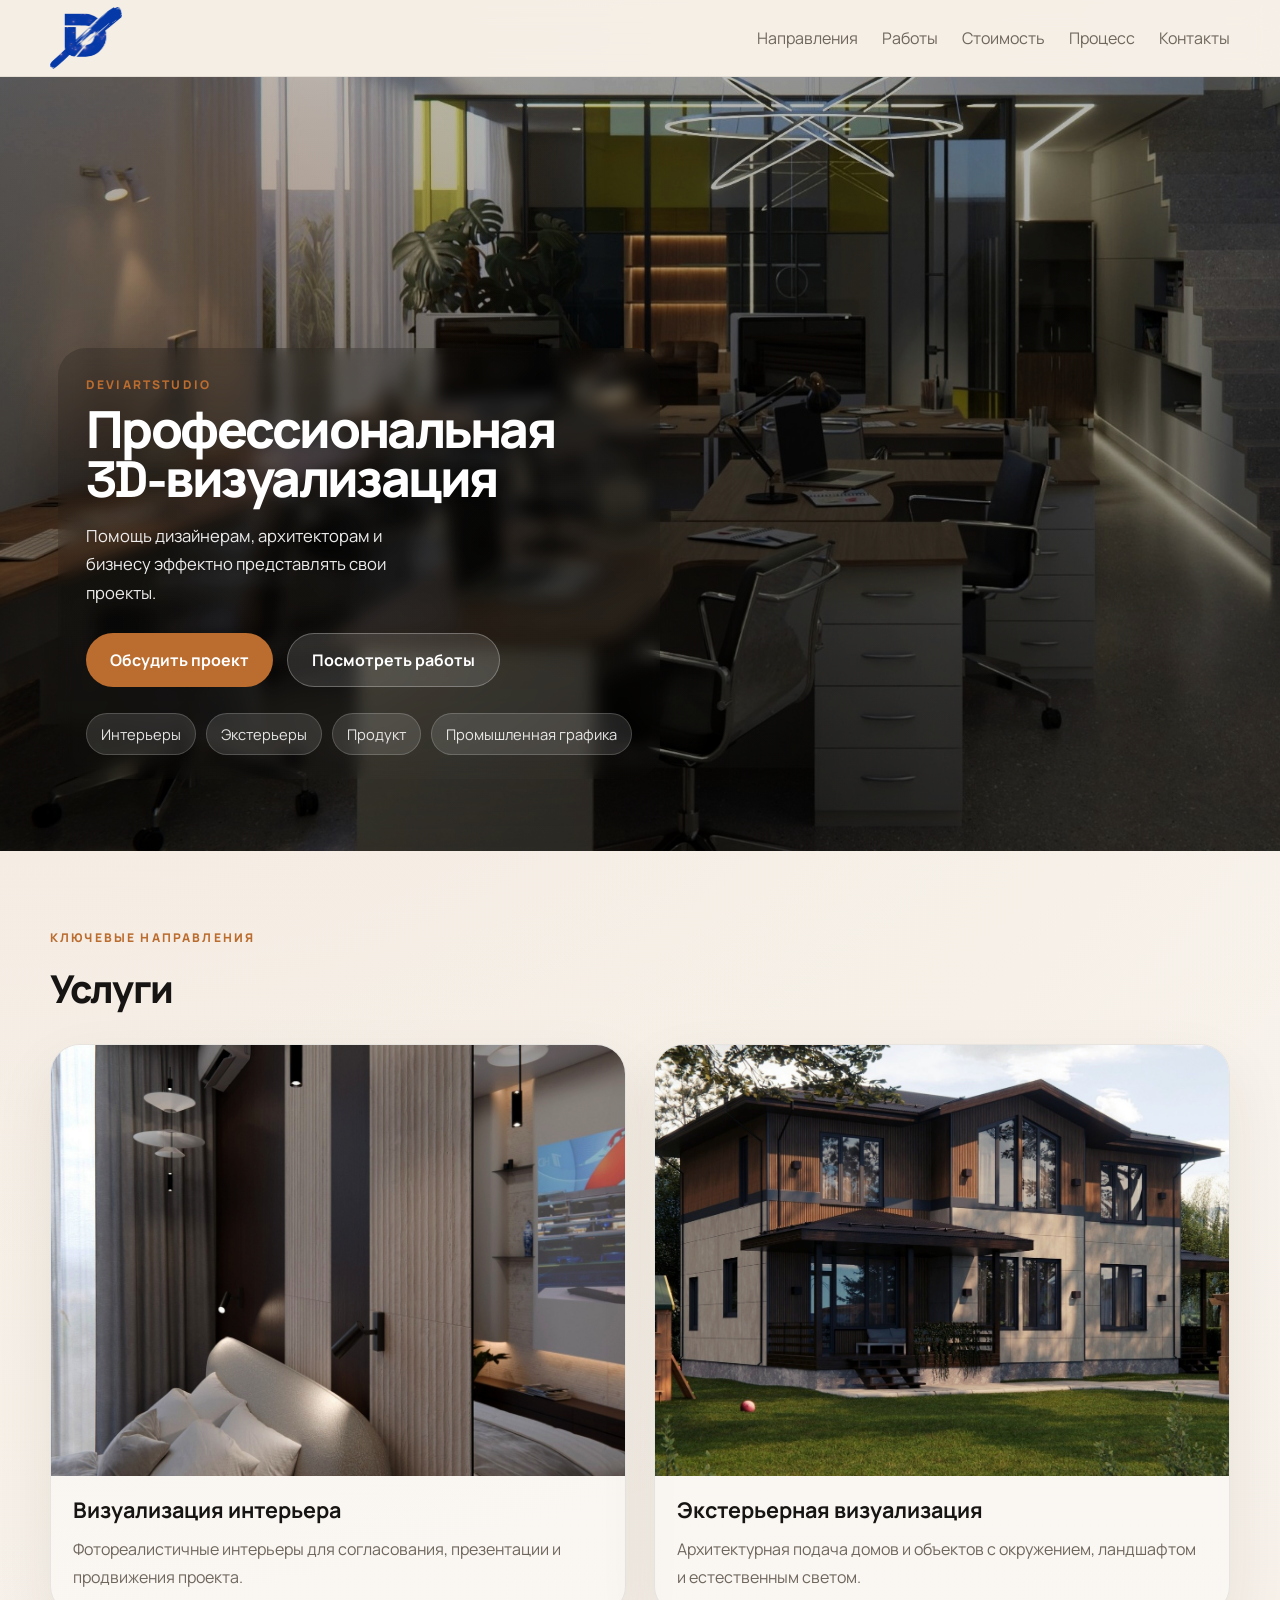
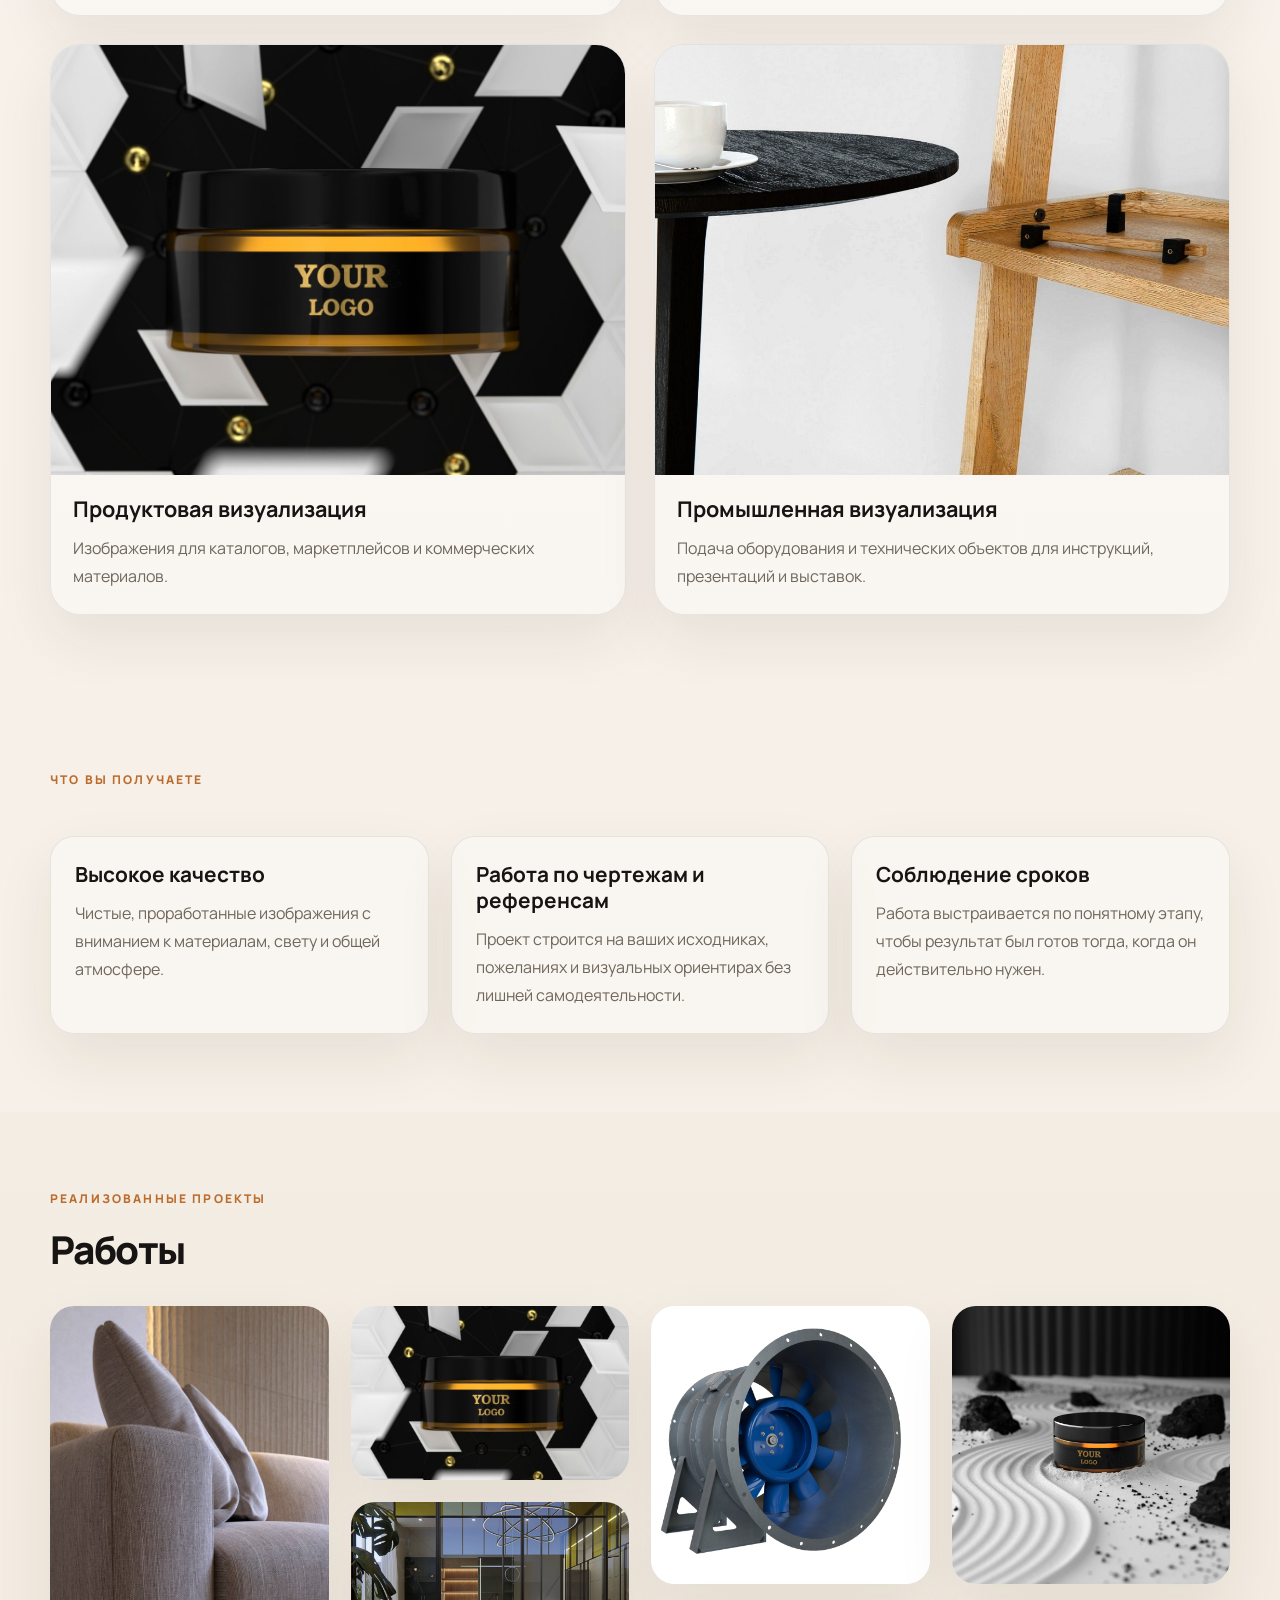
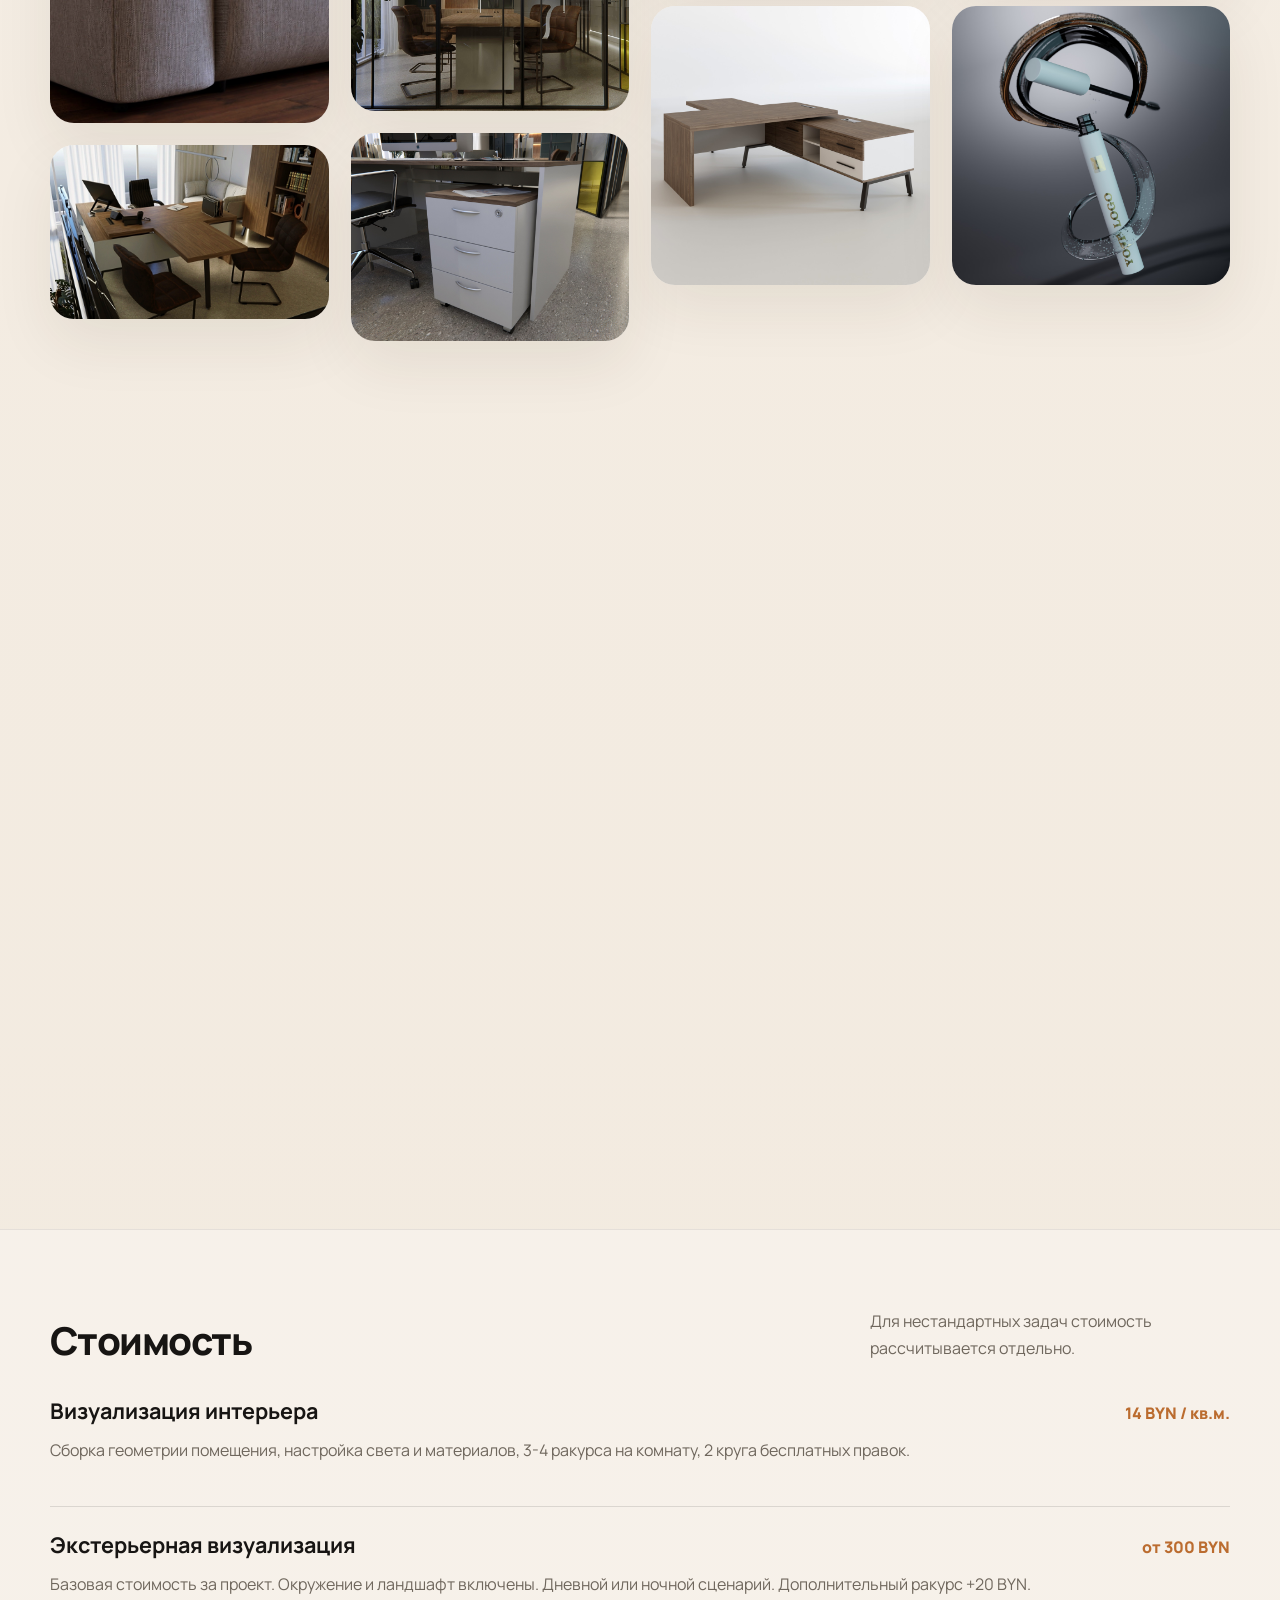
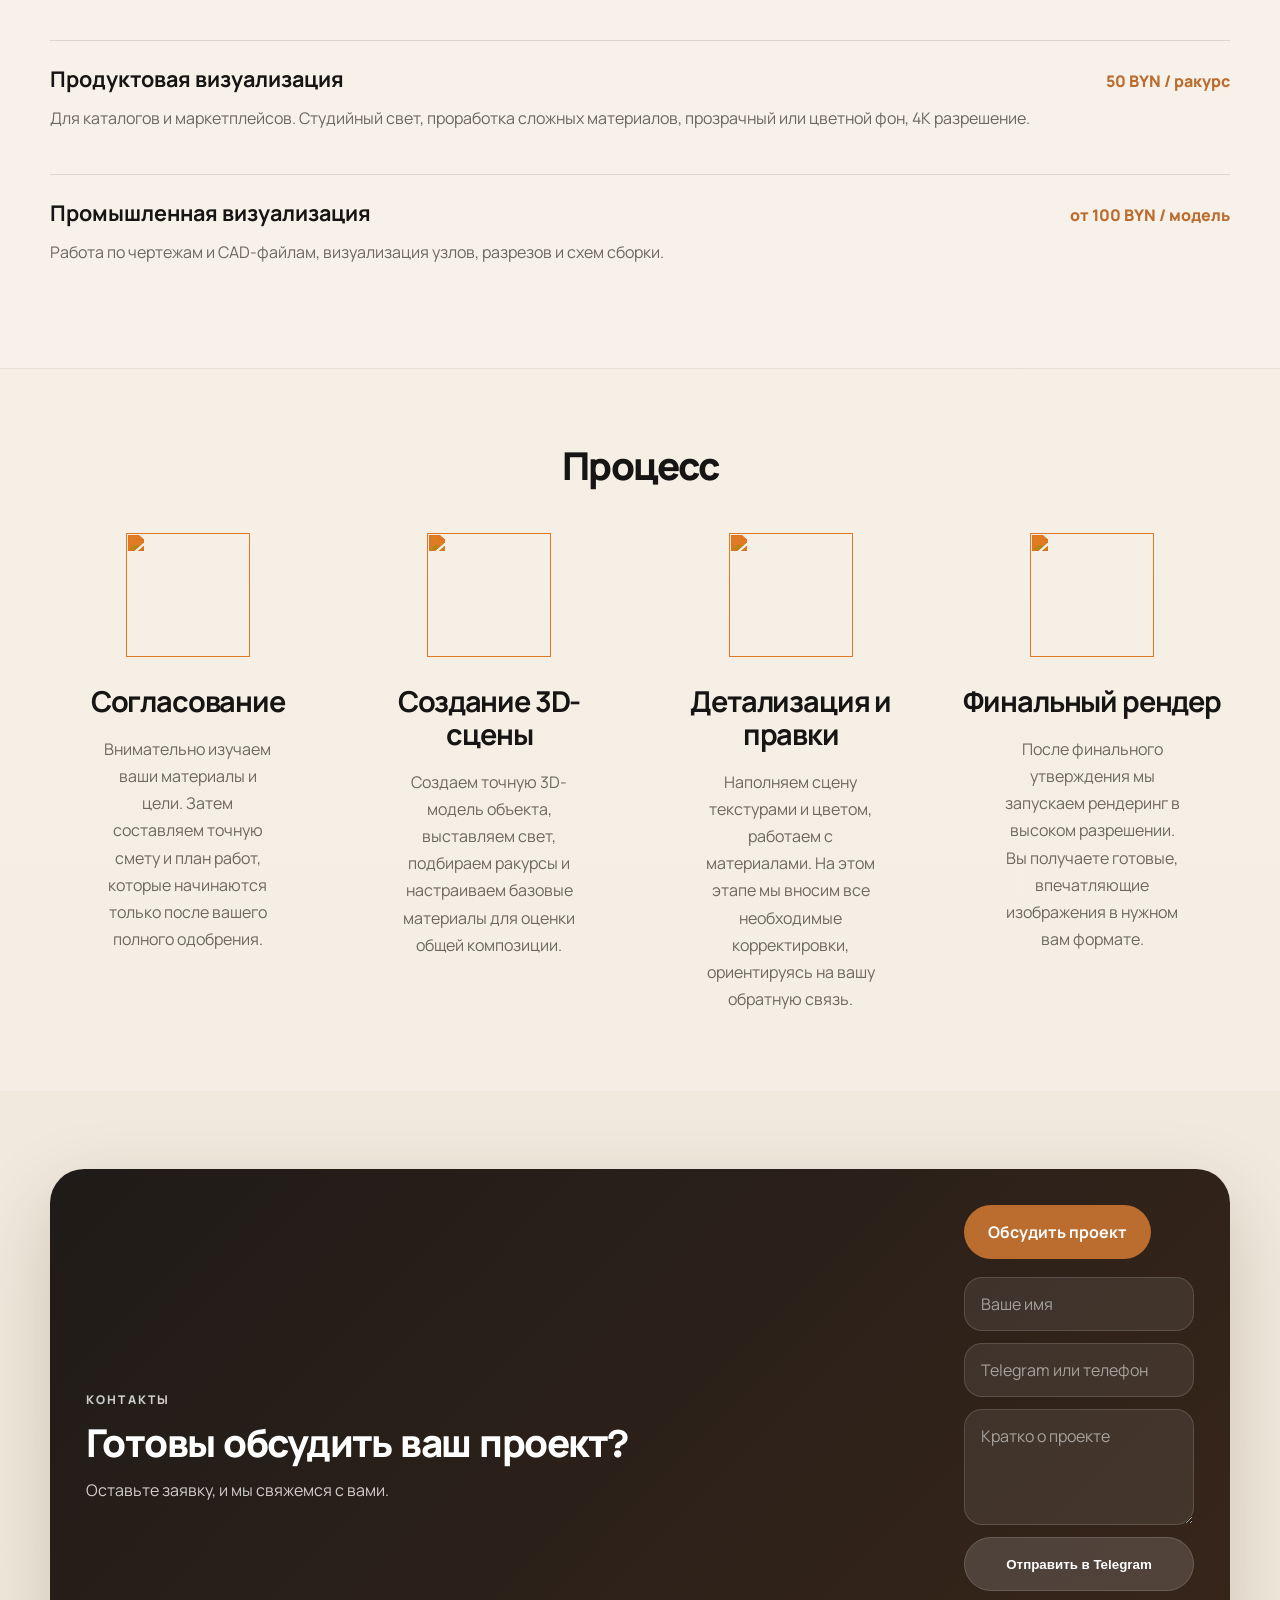
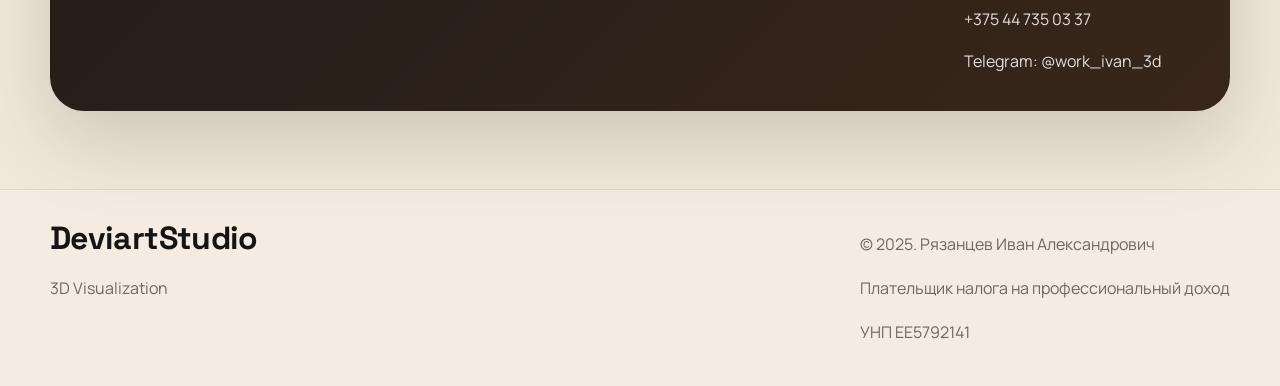
==== index.html @ 71a3e7ca "Expand portfolio and polish landing interactions" ====
<!DOCTYPE html>
<html lang="ru">
  <head>
    <meta charset="UTF-8">
    <meta name="viewport" content="width=device-width, initial-scale=1.0">
    <title>DeviartStudio | 3D Visualization</title>
    <meta
      name="description"
      content="Профессиональная 3D-визуализация интерьеров, экстерьеров, продуктовых и промышленных проектов."
    >
    <meta property="og:title" content="DeviartStudio | 3D Visualization">
    <meta
      property="og:description"
      content="Помощь дизайнерам, архитекторам и бизнесу эффектно представлять свои проекты."
    >
    <meta property="og:type" content="website">
    <meta property="og:image" content="assets/images/social/site-preview.jpg">
    <link rel="icon" type="image/png" href="assets/logo.png">
    <link rel="preconnect" href="https://fonts.googleapis.com">
    <link rel="preconnect" href="https://fonts.gstatic.com" crossorigin>
    <link
      href="https://fonts.googleapis.com/css2?family=Manrope:wght@400;500;600;700;800&family=Space+Grotesk:wght@500;700&display=swap"
      rel="stylesheet"
    >
    <link rel="stylesheet" href="styles.css">
  </head>
  <body>
    <div class="page-shell">
      <header class="site-header">
        <div class="container header-row">
          <a class="brand brand-logo" href="#top" aria-label="DeviartStudio">
            <img src="assets/logo.png" alt="DeviartStudio">
          </a>
          <button class="menu-toggle" type="button" aria-expanded="false" aria-controls="site-nav">
            Меню
          </button>
          <nav class="site-nav" id="site-nav">
            <a href="#directions">Направления</a>
            <a href="#portfolio">Работы</a>
            <a href="#pricing">Стоимость</a>
            <a href="#process">Процесс</a>
            <a href="#contact">Контакты</a>
          </nav>
        </div>
      </header>

      <main id="top">
        <section class="hero">
          <div class="hero-media">
            <img src="assets/images/first-screen/main-visual.jpg" alt="Профессиональная 3D-визуализация">
            <div class="hero-overlay"></div>
          </div>
          <div class="container hero-inner">
            <div class="hero-copy">
              <p class="eyebrow">DeviartStudio</p>
              <h1>
                <span>Профессиональная</span>
                <span>3D-визуализация</span>
              </h1>
              <p class="hero-text">
                Помощь дизайнерам, архитекторам и бизнесу эффектно представлять свои проекты.
              </p>
              <div class="hero-actions">
                <a class="button button-primary" href="#contact">Обсудить проект</a>
                <a class="button button-secondary" href="#portfolio">Посмотреть работы</a>
              </div>
              <div class="hero-points" aria-label="Преимущества">
                <span>Интерьеры</span>
                <span>Экстерьеры</span>
                <span>Продукт</span>
                <span>Промышленная графика</span>
              </div>
            </div>
          </div>
        </section>

        <section class="section section-directions" id="directions">
          <div class="container section-head">
            <p class="section-label">Ключевые направления</p>
            <h2>Услуги</h2>
          </div>

          <div class="container directions-grid">
            <article class="direction-card">
              <div class="direction-image">
                <img src="assets/images/services/interior.jpg" alt="Визуализация интерьера" loading="lazy">
              </div>
              <h3>Визуализация интерьера</h3>
              <p>Фотореалистичные интерьеры для согласования, презентации и продвижения проекта.</p>
            </article>

            <article class="direction-card">
              <div class="direction-image">
                <img src="assets/images/services/exterior.jpg" alt="Экстерьерная визуализация" loading="lazy">
              </div>
              <h3>Экстерьерная визуализация</h3>
              <p>Архитектурная подача домов и объектов с окружением, ландшафтом и естественным светом.</p>
            </article>

            <article class="direction-card">
              <div class="direction-image">
                <img src="assets/images/portfolio/portfolio-06.jpg" alt="Продуктовая визуализация" loading="lazy">
              </div>
              <h3>Продуктовая визуализация</h3>
              <p>Изображения для каталогов, маркетплейсов и коммерческих материалов.</p>
            </article>

            <article class="direction-card">
              <div class="direction-image">
                <img src="assets/images/services/product.jpg" alt="Промышленная визуализация" loading="lazy">
              </div>
              <h3>Промышленная визуализация</h3>
              <p>Подача оборудования и технических объектов для инструкций, презентаций и выставок.</p>
            </article>
          </div>
        </section>

        <section class="section section-benefits">
          <div class="container section-head">
            <p class="section-label">Что вы получаете</p>
          </div>

          <div class="container benefits-grid">
            <article class="benefit-card">
              <h3>Высокое качество</h3>
              <p>Чистые, проработанные изображения с вниманием к материалам, свету и общей атмосфере.</p>
            </article>

            <article class="benefit-card">
              <h3>Работа по чертежам и референсам</h3>
              <p>Проект строится на ваших исходниках, пожеланиях и визуальных ориентирах без лишней самодеятельности.</p>
            </article>

            <article class="benefit-card">
              <h3>Соблюдение сроков</h3>
              <p>Работа выстраивается по понятному этапу, чтобы результат был готов тогда, когда он действительно нужен.</p>
            </article>
          </div>
        </section>

        <section class="section section-portfolio" id="portfolio">
          <div class="container section-head">
            <p class="section-label">Реализованные проекты</p>
            <h2>Работы</h2>
          </div>

          <div class="container portfolio-grid">
            <article class="portfolio-item">
              <img src="assets/images/portfolio/portfolio-01.jpg" alt="Реализованный проект 1" loading="lazy">
            </article>
            <article class="portfolio-item">
              <img src="assets/images/portfolio/portfolio-02.jpg" alt="Реализованный проект 2" loading="lazy">
            </article>
            <article class="portfolio-item">
              <img src="assets/images/portfolio/portfolio-03.jpg" alt="Реализованный проект 3" loading="lazy">
            </article>
            <article class="portfolio-item">
              <img src="assets/images/portfolio/portfolio-04.jpg" alt="Реализованный проект 4" loading="lazy">
            </article>
            <article class="portfolio-item">
              <img src="assets/images/portfolio/portfolio-05.jpg" alt="Реализованный проект 5" loading="lazy">
            </article>
            <article class="portfolio-item">
              <img src="assets/images/portfolio/portfolio-06.jpg" alt="Реализованный проект 6" loading="lazy">
            </article>
            <article class="portfolio-item">
              <img src="assets/images/portfolio/portfolio-07.jpg" alt="Реализованный проект 7" loading="lazy">
            </article>
            <article class="portfolio-item">
              <img src="assets/images/portfolio/portfolio-08.jpg" alt="Реализованный проект 8" loading="lazy">
            </article>
            <article class="portfolio-item">
              <img src="assets/images/portfolio/portfolio-09.jpg" alt="Реализованный проект 9" loading="lazy">
            </article>
            <article class="portfolio-item">
              <img src="assets/images/portfolio/portfolio-10.jpg" alt="Реализованный проект 10" loading="lazy">
            </article>
            <article class="portfolio-item">
              <img src="assets/images/portfolio/portfolio-11.png" alt="Реализованный проект 11" loading="lazy">
            </article>
            <article class="portfolio-item">
              <img src="assets/images/portfolio/portfolio-12.jpg" alt="Реализованный проект 12" loading="lazy">
            </article>
            <article class="portfolio-item">
              <img src="assets/images/portfolio/portfolio-13.jpg" alt="Реализованный проект 13" loading="lazy">
            </article>
            <article class="portfolio-item">
              <img src="assets/images/portfolio/portfolio-14.jpg" alt="Реализованный проект 14" loading="lazy">
            </article>
            <article class="portfolio-item">
              <img src="assets/images/portfolio/portfolio-15.jpg" alt="Реализованный проект 15" loading="lazy">
            </article>
            <article class="portfolio-item">
              <img src="assets/images/portfolio/portfolio-16.jpg" alt="Реализованный проект 16" loading="lazy">
            </article>
            <article class="portfolio-item">
              <img src="assets/images/portfolio/portfolio-17.jpg" alt="Реализованный проект 17" loading="lazy">
            </article>
            <article class="portfolio-item">
              <img src="assets/images/portfolio/portfolio-18.jpg" alt="Реализованный проект 18" loading="lazy">
            </article>
            <article class="portfolio-item">
              <img src="assets/images/portfolio/portfolio-19.jpg" alt="Реализованный проект 19" loading="lazy">
            </article>
            <article class="portfolio-item">
              <img src="assets/images/portfolio/portfolio-20.jpg" alt="Реализованный проект 20" loading="lazy">
            </article>
          </div>
        </section>

        <section class="section section-pricing" id="pricing">
          <div class="container section-head section-head--split">
            <div>
              <h2>Стоимость</h2>
            </div>
            <p class="section-note">Для нестандартных задач стоимость рассчитывается отдельно.</p>
          </div>

          <div class="container pricing-list">
            <article class="pricing-row">
              <div class="pricing-row__head">
                <h3>Визуализация интерьера</h3>
                <span>14 BYN / кв.м.</span>
              </div>
              <p>Сборка геометрии помещения, настройка света и материалов, 3-4 ракурса на комнату, 2 круга бесплатных правок.</p>
            </article>

            <article class="pricing-row">
              <div class="pricing-row__head">
                <h3>Экстерьерная визуализация</h3>
                <span>от 300 BYN</span>
              </div>
              <p>Базовая стоимость за проект. Окружение и ландшафт включены. Дневной или ночной сценарий. Дополнительный ракурс +20 BYN.</p>
            </article>

            <article class="pricing-row">
              <div class="pricing-row__head">
                <h3>Продуктовая визуализация</h3>
                <span>50 BYN / ракурс</span>
              </div>
              <p>Для каталогов и маркетплейсов. Студийный свет, проработка сложных материалов, прозрачный или цветной фон, 4K разрешение.</p>
            </article>

            <article class="pricing-row">
              <div class="pricing-row__head">
                <h3>Промышленная визуализация</h3>
                <span>от 100 BYN / модель</span>
              </div>
              <p>Работа по чертежам и CAD-файлам, визуализация узлов, разрезов и схем сборки.</p>
            </article>
          </div>
        </section>

        <section class="section section-process" id="process">
          <div class="container section-head">
            <h2>Процесс</h2>
          </div>

          <div class="container process-grid">
            <article class="process-card">
              <img
                class="process-icon"
                src="https://static.tildacdn.ink/lib/icons/tilda/-/paint/ffffff--2-0-100/bubbles_talk_conversation_dialog.svg"
                alt=""
                loading="lazy"
              >
              <h3>Согласование</h3>
              <p>
                Внимательно изучаем ваши материалы и цели. Затем составляем точную смету и
                план работ, которые начинаются только после вашего полного одобрения.
              </p>
            </article>

            <article class="process-card">
              <img
                class="process-icon"
                src="https://static.tildacdn.ink/lib/icons/tilda/-/paint/ffffff--2-0-100/design_project_construct.svg"
                alt=""
                loading="lazy"
              >
              <h3>Создание 3D-сцены</h3>
              <p>
                Создаем точную 3D-модель объекта, выставляем свет, подбираем ракурсы и
                настраиваем базовые материалы для оценки общей композиции.
              </p>
            </article>

            <article class="process-card">
              <img
                class="process-icon"
                src="https://static.tildacdn.ink/lib/icons/tilda/-/paint/ffffff--1-0-100/palette_art_creation.svg"
                alt=""
                loading="lazy"
              >
              <h3>Детализация и правки</h3>
              <p>
                Наполняем сцену текстурами и цветом, работаем с материалами. На этом этапе
                мы вносим все необходимые корректировки, ориентируясь на вашу обратную связь.
              </p>
            </article>

            <article class="process-card">
              <img
                class="process-icon"
                src="https://static.tildacdn.ink/lib/icons/tilda/-/paint/ffffff--2-0-100/check_bullet_round.svg"
                alt=""
                loading="lazy"
              >
              <h3>Финальный рендер</h3>
              <p>
                После финального утверждения мы запускаем рендеринг в высоком разрешении.
                Вы получаете готовые, впечатляющие изображения в нужном вам формате.
              </p>
            </article>
          </div>
        </section>

        <section class="section section-contact" id="contact">
          <div class="container contact-banner">
            <div class="contact-banner__copy">
              <p class="section-label">Контакты</p>
              <h2>Готовы обсудить ваш проект?</h2>
              <p>Оставьте заявку, и мы свяжемся с вами.</p>
            </div>
            <div class="contact-banner__actions">
              <a class="button button-primary" href="https://t.me/work_ivan_3d" target="_blank" rel="noreferrer">
                Обсудить проект
              </a>
              <form class="contact-form" id="telegram-form">
                <input class="contact-input" type="text" name="name" placeholder="Ваше имя" required>
                <input class="contact-input" type="text" name="contact" placeholder="Telegram или телефон" required>
                <textarea class="contact-input contact-textarea" name="project" placeholder="Кратко о проекте" required></textarea>
                <button class="button button-secondary button-secondary--solid" type="submit">
                  Отправить в Telegram
                </button>
              </form>
              <a class="contact-link" href="tel:+375447350337">+375 44 735 03 37</a>
              <a class="contact-link" href="https://t.me/work_ivan_3d" target="_blank" rel="noreferrer">
                Telegram: @work_ivan_3d
              </a>
            </div>
          </div>
        </section>
      </main>

      <footer class="site-footer">
        <div class="container footer-layout">
          <div class="footer-brand">
            <span class="brand">DeviartStudio</span>
            <span class="footer-note">3D Visualization</span>
          </div>
          <div class="footer-legal">
            <p>© 2025. Рязанцев Иван Александрович</p>
            <p>Плательщик налога на профессиональный доход</p>
            <p>УНП ЕЕ5792141</p>
          </div>
        </div>
      </footer>
    </div>

    <button class="back-to-top" type="button" aria-label="Наверх">Наверх</button>

    <div class="lightbox" aria-hidden="true" hidden>
      <button class="lightbox-nav lightbox-prev" type="button" aria-label="Предыдущая работа">Назад</button>
      <button class="lightbox-close" type="button" aria-label="Закрыть">Закрыть</button>
      <button class="lightbox-nav lightbox-next" type="button" aria-label="Следующая работа">Вперед</button>
      <div class="lightbox-counter" aria-live="polite"></div>
      <img class="lightbox-image" alt="">
    </div>

    <script src="script.js"></script>
  </body>
</html>
---- styles.css ----
:root {
  --bg: #f5efe6;
  --bg-soft: #eee4d7;
  --panel: #fbf7f1;
  --ink: #171513;
  --muted: #6f675d;
  --line: rgba(23, 21, 19, 0.12);
  --accent: #bb6c2f;
  --container: 1180px;
  --shadow: 0 24px 60px rgba(51, 35, 18, 0.08);
  --radius-xl: 30px;
  --radius-lg: 24px;
}

*,
*::before,
*::after {
  box-sizing: border-box;
}

html {
  scroll-behavior: smooth;
}

body {
  margin: 0;
  font-family: "Manrope", sans-serif;
  color: var(--ink);
  background:
    radial-gradient(circle at top left, rgba(187, 108, 47, 0.1), transparent 24%),
    linear-gradient(180deg, #f6f0e8 0%, #f1e8dc 100%);
}

a {
  color: inherit;
  text-decoration: none;
}

img {
  display: block;
  max-width: 100%;
}

.container {
  width: min(calc(100% - 40px), var(--container));
  margin: 0 auto;
}

.site-header {
  position: sticky;
  top: 0;
  z-index: 20;
  backdrop-filter: blur(14px);
  background: rgba(246, 240, 232, 0.84);
  border-bottom: 1px solid rgba(23, 21, 19, 0.07);
}

.header-row {
  min-height: 76px;
  display: flex;
  align-items: center;
  justify-content: space-between;
  gap: 20px;
}

.brand {
  font-family: "Space Grotesk", "Manrope", sans-serif;
  font-size: 2rem;
  font-weight: 700;
  letter-spacing: -0.02em;
}

.brand-logo {
  display: inline-flex;
  align-items: center;
}

.brand-logo img {
  width: 72px;
  height: auto;
  display: block;
}

.site-nav {
  display: flex;
  gap: 24px;
  color: var(--muted);
}

.site-nav a:hover,
.site-nav a:focus-visible {
  color: var(--ink);
}

.menu-toggle {
  display: none;
  border: 1px solid var(--line);
  background: transparent;
  color: var(--ink);
  border-radius: 999px;
  padding: 10px 16px;
  font: inherit;
}

.hero {
  position: relative;
  min-height: 86vh;
  overflow: hidden;
}

.hero-media,
.hero-overlay {
  position: absolute;
  inset: 0;
}

.hero-media img {
  width: 100%;
  height: 100%;
  object-fit: cover;
}

.hero-overlay {
  background:
    radial-gradient(circle at 20% 18%, rgba(187, 108, 47, 0.2), transparent 26%),
    linear-gradient(rgba(0, 0, 0, 0.28), rgba(0, 0, 0, 0.54));
}

.hero-inner {
  position: relative;
  z-index: 1;
  min-height: 86vh;
  display: flex;
  align-items: flex-end;
  justify-content: flex-start;
  text-align: left;
  padding-bottom: 72px;
}

.hero-copy {
  max-width: 640px;
  color: #fff;
  margin-left: 8px;
  padding: 28px 28px 24px;
  border-radius: 28px;
  background: linear-gradient(180deg, rgba(10, 10, 10, 0.22), rgba(10, 10, 10, 0.08));
  backdrop-filter: blur(8px);
  box-shadow: 0 30px 80px rgba(0, 0, 0, 0.14);
}

.eyebrow,
.section-label {
  margin: 0 0 14px;
  color: var(--accent);
  font-size: 0.75rem;
  font-weight: 800;
  letter-spacing: 0.18em;
  text-transform: uppercase;
}

h1,
h2,
h3,
p {
  margin: 0;
}

h1 {
  font-family: "Space Grotesk", "Manrope", sans-serif;
  font-size: clamp(2.5rem, 4vw, 4.4rem);
  font-weight: 800;
  line-height: 0.95;
  max-width: 12ch;
  margin: 0;
  letter-spacing: -0.05em;
}

h1 span {
  display: block;
}

h1 span:last-child {
  white-space: nowrap;
}

.hero-text {
  max-width: 32ch;
  margin: 18px 0 0;
  color: rgba(255, 255, 255, 0.92);
  font-size: clamp(1rem, 1.3vw, 1.16rem);
  line-height: 1.7;
}

.hero-actions {
  display: flex;
  flex-wrap: wrap;
  gap: 14px;
  margin-top: 26px;
}

.hero-points {
  display: flex;
  flex-wrap: wrap;
  gap: 10px;
  margin-top: 26px;
}

.hero-points span {
  padding: 10px 14px;
  border-radius: 999px;
  background: rgba(255, 255, 255, 0.12);
  border: 1px solid rgba(255, 255, 255, 0.18);
  color: rgba(255, 255, 255, 0.88);
  font-size: 0.92rem;
}

.button {
  display: inline-flex;
  align-items: center;
  justify-content: center;
  min-height: 54px;
  padding: 0 24px;
  border-radius: 999px;
  font-weight: 700;
  transition: transform 160ms ease, opacity 160ms ease;
}

.button:hover,
.button:focus-visible {
  transform: translateY(-2px);
}

.button-primary {
  background: var(--accent);
  color: #fff;
}

.button-secondary {
  border: 1px solid rgba(255, 255, 255, 0.28);
  background: rgba(255, 255, 255, 0.12);
  color: #fff;
}

.button-secondary--solid {
  border-color: rgba(255, 255, 255, 0.14);
  background: rgba(255, 255, 255, 0.14);
}

.section {
  padding: 78px 0;
}

.section-directions {
  background: rgba(255, 255, 255, 0.18);
}

.section-head {
  display: grid;
  gap: 10px;
  margin-bottom: 34px;
}

.section-head--split {
  grid-template-columns: minmax(0, 1fr) auto;
  align-items: end;
  gap: 20px;
}

.section-head h2,
.contact-banner__copy h2 {
  font-family: "Space Grotesk", "Manrope", sans-serif;
  font-size: clamp(2rem, 3vw, 3rem);
  line-height: 1.05;
  font-weight: 800;
  letter-spacing: -0.04em;
}

.section-note {
  max-width: 36ch;
  color: var(--muted);
  line-height: 1.7;
  text-wrap: pretty;
}

.directions-grid {
  display: grid;
  grid-template-columns: repeat(2, minmax(0, 1fr));
  gap: 28px;
}

.direction-card {
  background: rgba(255, 255, 255, 0.4);
  border: 1px solid rgba(23, 21, 19, 0.08);
  border-radius: var(--radius-xl);
  overflow: hidden;
  box-shadow: var(--shadow);
  transition: transform 220ms ease, box-shadow 220ms ease, border-color 220ms ease;
}

.direction-card:hover,
.direction-card:focus-within {
  transform: translateY(-6px);
  box-shadow: 0 28px 70px rgba(51, 35, 18, 0.14);
  border-color: rgba(187, 108, 47, 0.22);
}

.direction-image {
  aspect-ratio: 4 / 3;
}

.direction-image img {
  width: 100%;
  height: 100%;
  object-fit: cover;
}

.direction-card h3,
.pricing-row__head h3,
.process-card h3 {
  font-size: 1.35rem;
  line-height: 1.25;
}

.direction-card h3,
.direction-card p {
  padding-inline: 22px;
}

.direction-card h3 {
  padding-top: 20px;
}

.direction-card p,
.pricing-row p,
.process-card p,
.contact-banner__copy p,
.contact-link,
.footer-note,
.footer-legal p {
  margin-top: 12px;
  color: var(--muted);
  line-height: 1.75;
}

.direction-card p {
  padding-bottom: 24px;
}

.portfolio-grid {
  column-count: 4;
  column-gap: 22px;
}

.portfolio-item {
  margin: 0 0 22px;
  border-radius: var(--radius-lg);
  overflow: hidden;
  box-shadow: var(--shadow);
  cursor: zoom-in;
  break-inside: avoid;
  background: rgba(255, 255, 255, 0.44);
}

.portfolio-item img {
  width: 100%;
  height: auto;
  transition: transform 260ms ease;
}

.portfolio-item:hover img,
.portfolio-item:focus-within img {
  transform: scale(1.03);
}

.section-pricing {
  background: rgba(255, 255, 255, 0.3);
  border-top: 1px solid rgba(23, 21, 19, 0.08);
  border-bottom: 1px solid rgba(23, 21, 19, 0.08);
}

.section-benefits {
  background: rgba(255, 255, 255, 0.16);
}

.section-process {
  background: rgba(255, 255, 255, 0.22);
  color: var(--ink);
}

.section-process .section-label {
  color: var(--accent);
}

.section-process .section-head {
  text-align: center;
}

.section-process .section-head h2 {
  color: var(--ink);
}

.benefits-grid {
  display: grid;
  grid-template-columns: repeat(3, minmax(0, 1fr));
  gap: 22px;
}

.benefit-card {
  background: rgba(255, 255, 255, 0.36);
  border: 1px solid rgba(23, 21, 19, 0.08);
  border-radius: var(--radius-lg);
  padding: 24px;
  box-shadow: var(--shadow);
}

.benefit-card h3 {
  font-size: 1.3rem;
  line-height: 1.25;
}

.benefit-card p {
  margin-top: 12px;
  color: var(--muted);
  line-height: 1.75;
}

.pricing-list {
  display: grid;
  gap: 18px;
}

.pricing-row {
  padding: 24px 0;
  border-top: 1px solid var(--line);
}

.pricing-row:first-child {
  border-top: 0;
  padding-top: 0;
}

.pricing-row__head {
  display: flex;
  align-items: baseline;
  justify-content: space-between;
  gap: 20px;
  flex-wrap: wrap;
}

.pricing-row__head span {
  color: var(--accent);
  font-weight: 800;
}

.process-grid {
  display: grid;
  grid-template-columns: repeat(4, minmax(0, 1fr));
  gap: 26px;
  align-items: start;
}

.process-card {
  min-height: 100%;
  background: transparent;
  border: 0;
  border-radius: 0;
  padding: 12px 8px 0;
  text-align: center;
}

.reveal {
  opacity: 0;
  transform: translateY(22px);
  transition: opacity 600ms ease, transform 600ms ease;
}

.reveal.is-visible {
  opacity: 1;
  transform: translateY(0);
}

.process-icon {
  width: 124px;
  height: 124px;
  margin: 0 auto 28px;
  object-fit: contain;
  filter: invert(43%) sepia(42%) saturate(1081%) hue-rotate(345deg) brightness(92%) contrast(90%);
}

.process-card h3 {
  color: var(--ink);
  font-size: clamp(1.8rem, 2vw, 2.5rem);
  line-height: 1.14;
  letter-spacing: -0.04em;
}

.process-card p {
  max-width: 18ch;
  margin: 18px auto 0;
  color: var(--muted);
  line-height: 1.7;
}

.contact-banner {
  display: grid;
  grid-template-columns: minmax(0, 1fr) auto;
  gap: 28px;
  align-items: center;
  background: linear-gradient(135deg, #1f1b18, #38261a);
  color: #fff;
  border-radius: 34px;
  padding: 36px;
  box-shadow: 0 28px 80px rgba(46, 28, 10, 0.18);
}

.contact-banner__copy p {
  color: rgba(255, 255, 255, 0.78);
  max-width: 44ch;
}

.contact-banner__actions {
  display: grid;
  justify-items: start;
  gap: 14px;
}

.contact-form {
  width: min(100%, 380px);
  display: grid;
  gap: 12px;
  margin-top: 4px;
}

.contact-input {
  width: 100%;
  border: 1px solid rgba(255, 255, 255, 0.14);
  border-radius: 18px;
  background: rgba(255, 255, 255, 0.08);
  color: #fff;
  padding: 15px 16px;
  font: inherit;
}

.contact-input::placeholder {
  color: rgba(255, 255, 255, 0.54);
}

.contact-textarea {
  min-height: 116px;
  resize: vertical;
}

.contact-link {
  margin-top: 0;
  color: rgba(255, 255, 255, 0.86);
}

.site-footer {
  padding: 28px 0 40px;
  border-top: 1px solid rgba(23, 21, 19, 0.1);
  background: rgba(255, 255, 255, 0.18);
}

.back-to-top {
  position: fixed;
  right: 22px;
  bottom: 22px;
  z-index: 30;
  border: 0;
  border-radius: 999px;
  padding: 14px 18px;
  background: rgba(23, 21, 19, 0.9);
  color: #fff;
  font: inherit;
  font-weight: 700;
  box-shadow: 0 16px 34px rgba(0, 0, 0, 0.18);
  cursor: pointer;
  opacity: 0;
  pointer-events: none;
  transform: translateY(12px);
  transition: opacity 180ms ease, transform 180ms ease;
}

.back-to-top.is-visible {
  opacity: 1;
  pointer-events: auto;
  transform: translateY(0);
}

.lightbox {
  position: fixed;
  inset: 0;
  z-index: 40;
  display: grid;
  place-items: center;
  padding: 24px;
  background: rgba(0, 0, 0, 0.86);
}

.lightbox[hidden] {
  display: none;
}

.lightbox-image {
  max-width: min(92vw, 1400px);
  max-height: 86vh;
  border-radius: 18px;
  box-shadow: 0 26px 70px rgba(0, 0, 0, 0.35);
}

.lightbox-counter {
  position: absolute;
  left: 24px;
  top: 20px;
  color: rgba(255, 255, 255, 0.84);
  font-weight: 700;
}

.lightbox-close {
  position: absolute;
  top: 18px;
  right: 18px;
  border: 0;
  border-radius: 999px;
  padding: 12px 16px;
  background: rgba(255, 255, 255, 0.14);
  color: #fff;
  font: inherit;
  cursor: pointer;
}

.lightbox-nav {
  position: absolute;
  top: 50%;
  transform: translateY(-50%);
  border: 0;
  border-radius: 999px;
  padding: 12px 16px;
  background: rgba(255, 255, 255, 0.14);
  color: #fff;
  font: inherit;
  cursor: pointer;
}

.lightbox-prev {
  left: 18px;
}

.lightbox-next {
  right: 18px;
}

.footer-layout {
  display: grid;
  grid-template-columns: minmax(0, 1fr) auto;
  gap: 24px;
  align-items: start;
}

.footer-brand {
  display: grid;
  gap: 4px;
}

.footer-legal {
  display: grid;
  gap: 4px;
}

@media (max-width: 1100px) {
  .directions-grid,
  .benefits-grid,
  .process-grid {
    grid-template-columns: repeat(2, minmax(0, 1fr));
  }

  .portfolio-grid {
    column-count: 3;
  }

  .section-head--split,
  .contact-banner,
  .footer-layout {
    grid-template-columns: 1fr;
  }
}

@media (max-width: 760px) {
  .menu-toggle {
    display: inline-flex;
  }

  .site-nav {
    position: absolute;
    top: 76px;
    left: 20px;
    right: 20px;
    display: none;
    flex-direction: column;
    gap: 14px;
    padding: 18px;
    border-radius: 22px;
    background: rgba(246, 240, 232, 0.98);
    border: 1px solid rgba(23, 21, 19, 0.08);
  }

  .site-nav.is-open {
    display: flex;
  }

  .hero,
  .hero-inner {
    min-height: 72vh;
  }

  .brand-logo img {
    width: 58px;
  }

  .hero-inner {
    justify-content: center;
    text-align: center;
    padding-bottom: 42px;
  }

  .hero-copy {
    margin-left: 0;
    max-width: 100%;
    padding: 22px 18px 20px;
  }

  h1 {
    margin: 0 auto;
    max-width: 10ch;
    font-size: clamp(2.5rem, 8vw, 4rem);
  }

  h1 span:last-child {
    white-space: normal;
  }

  .hero-text {
    margin: 18px auto 0;
  }

  .hero-actions {
    justify-content: center;
  }

  .hero-points {
    justify-content: center;
  }

  .section {
    padding: 58px 0;
  }

  .directions-grid,
  .benefits-grid,
  .process-grid {
    grid-template-columns: 1fr;
  }

  .portfolio-grid {
    column-count: 2;
  }

  .process-card {
    padding-inline: 0;
  }

  .process-card p {
    max-width: 30ch;
  }

  .contact-form {
    width: 100%;
  }

  .portfolio-item {
    margin-bottom: 18px;
  }

  .back-to-top {
    right: 16px;
    bottom: 16px;
  }
}

@media (max-width: 520px) {
  .portfolio-grid {
    column-count: 1;
  }

  .lightbox-nav {
    top: auto;
    bottom: 18px;
    transform: none;
  }

  .lightbox-prev {
    left: 18px;
  }

  .lightbox-next {
    right: 18px;
  }
}
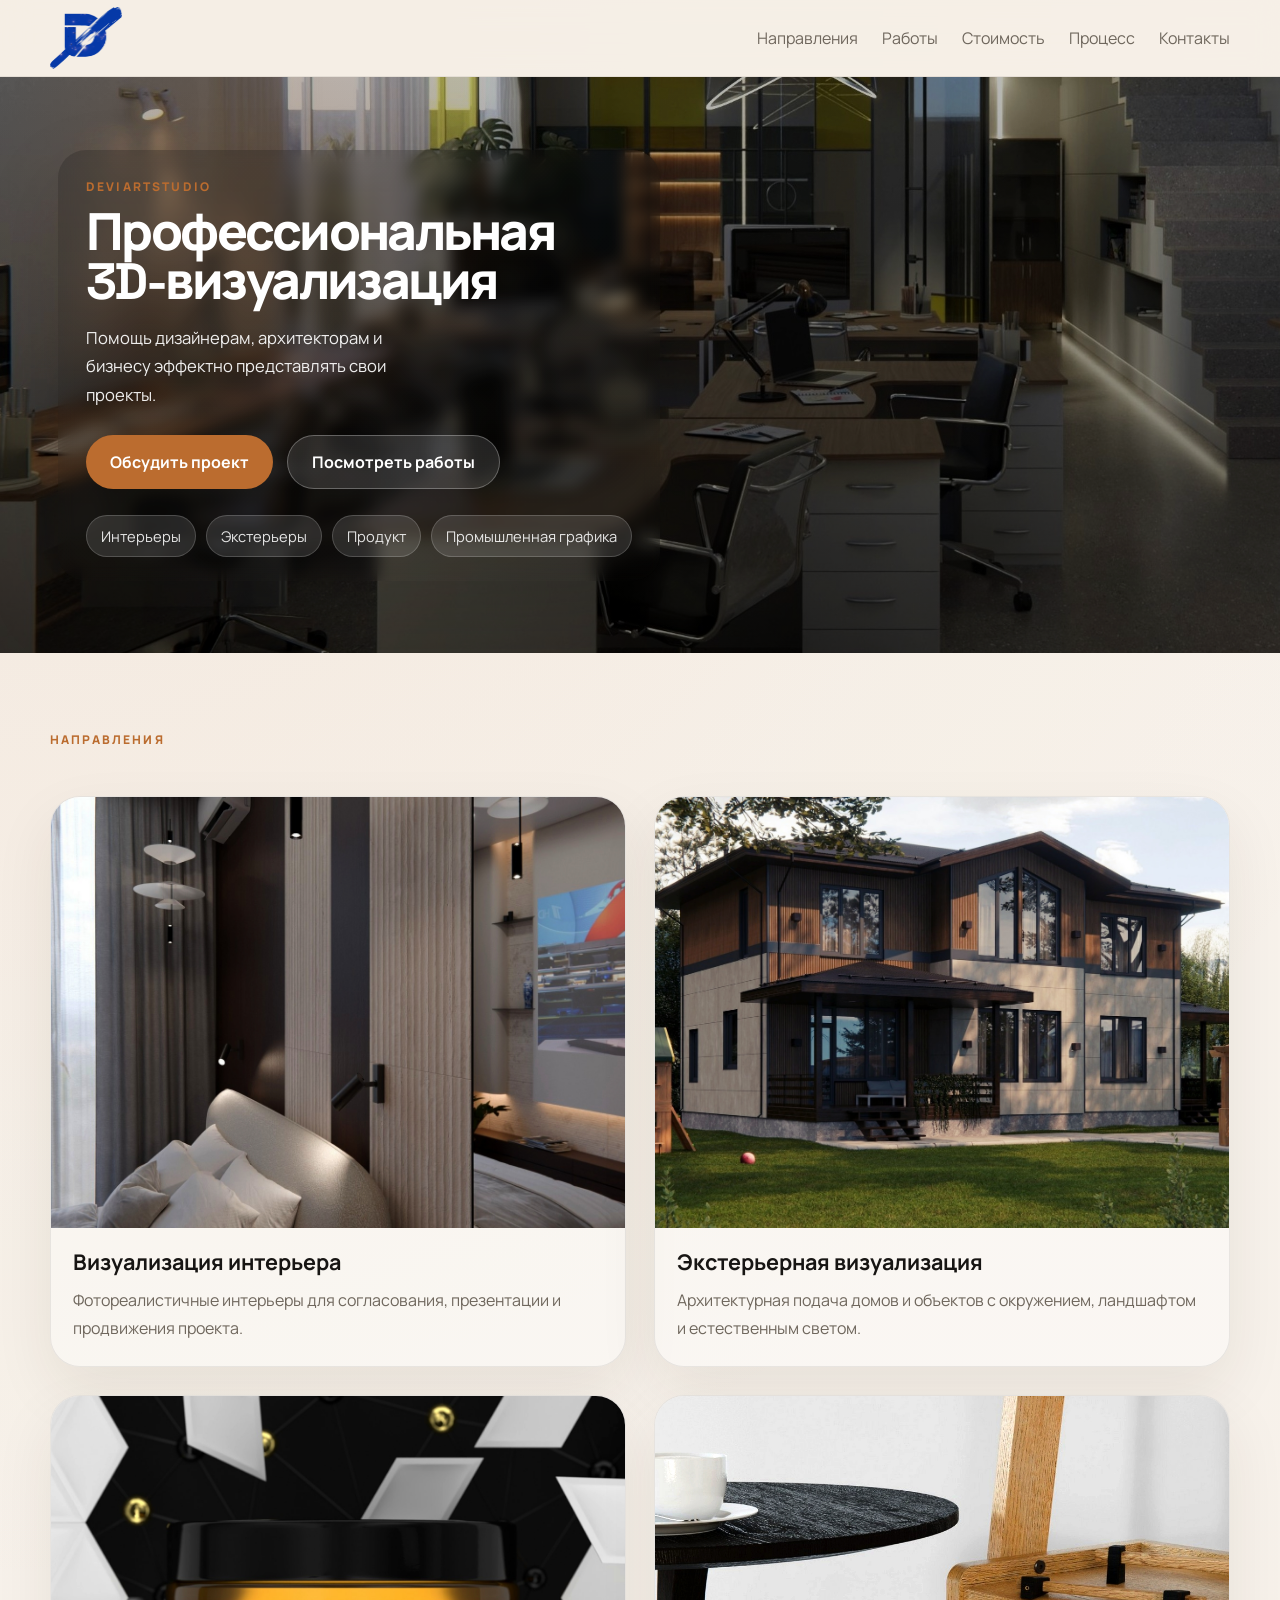
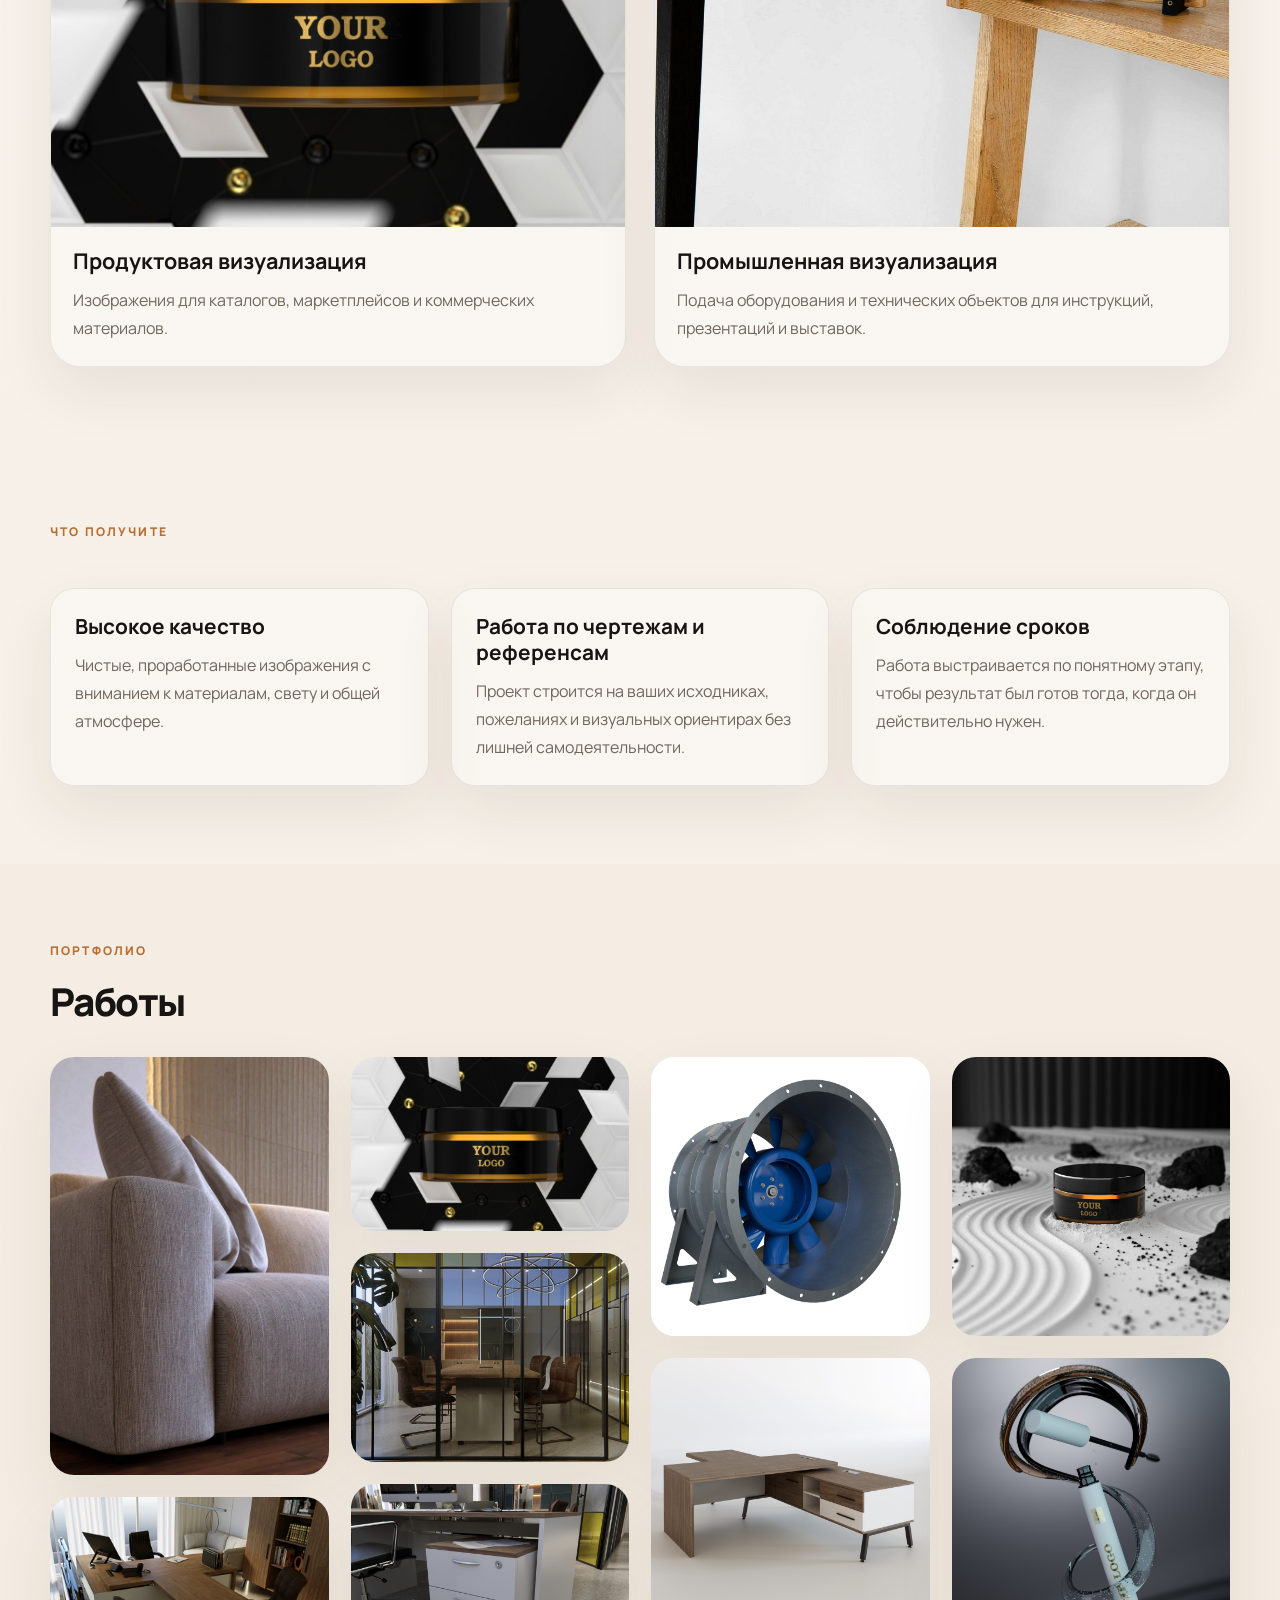
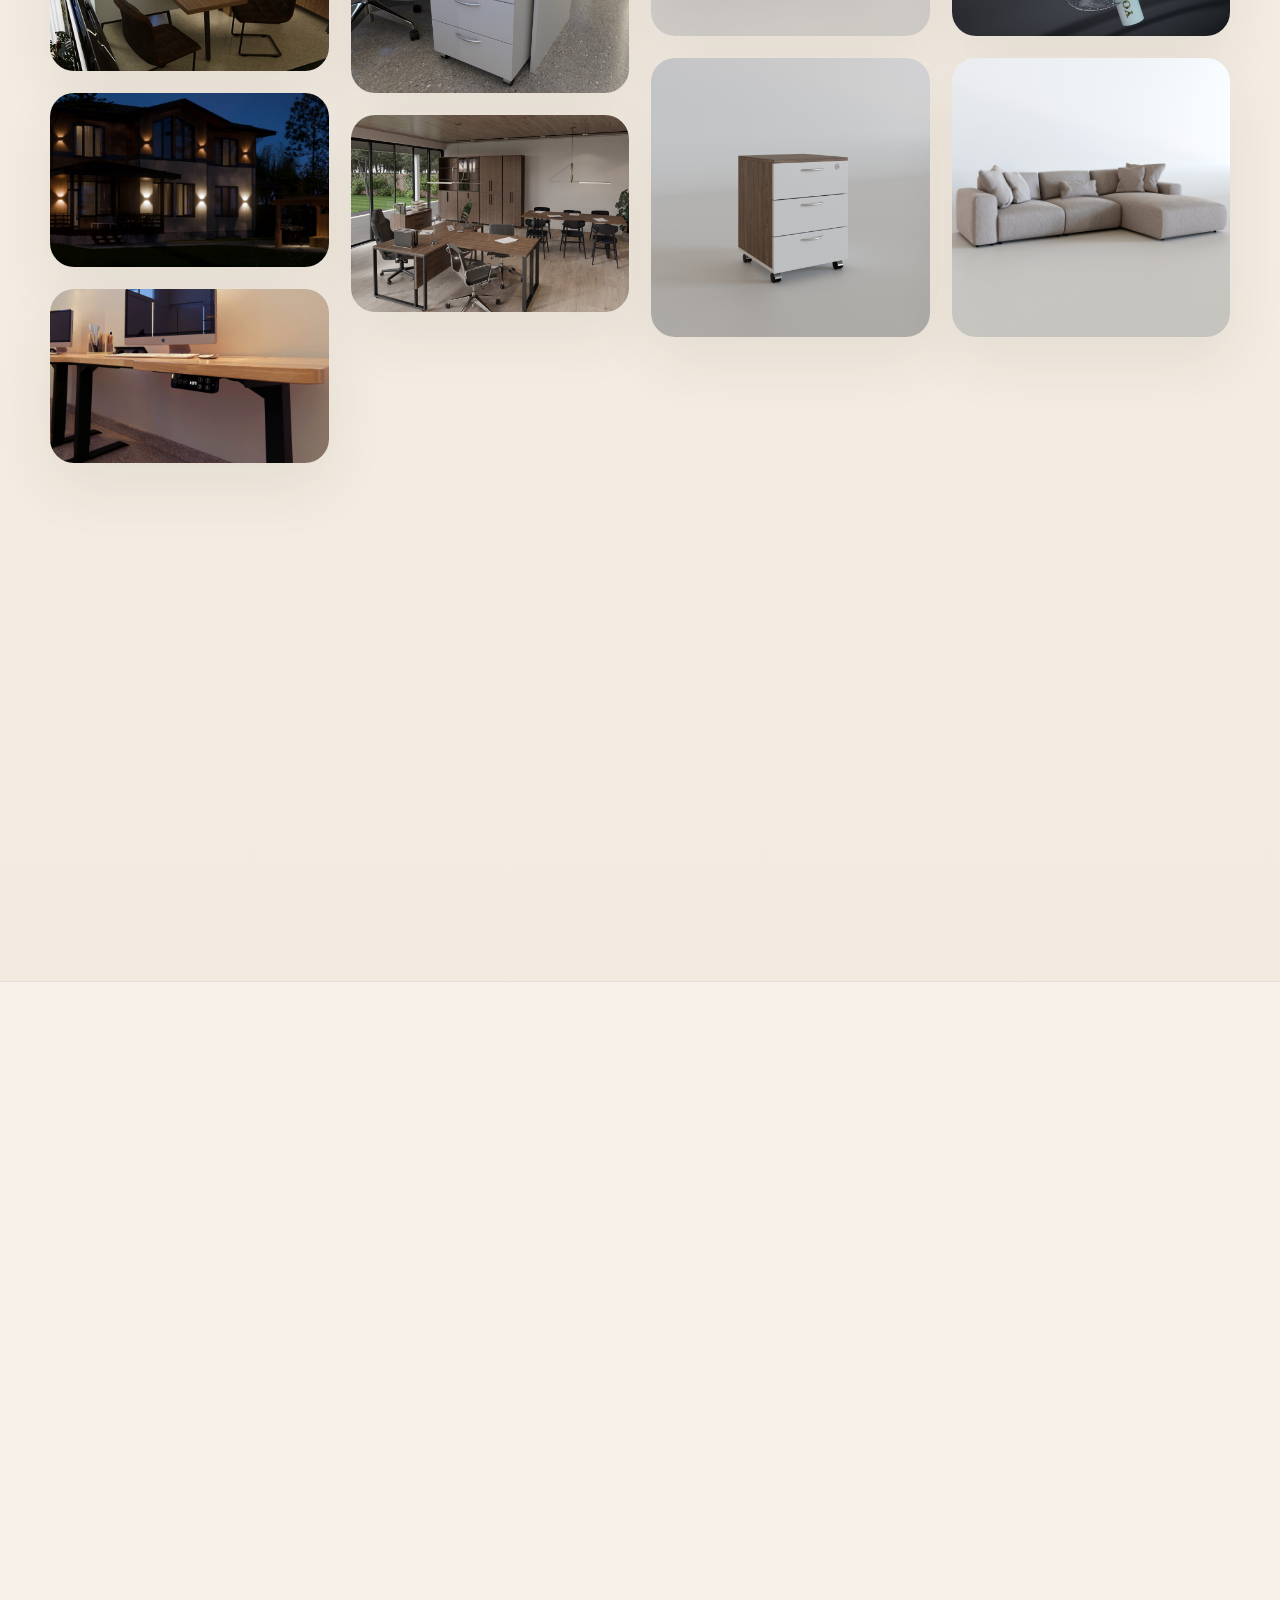
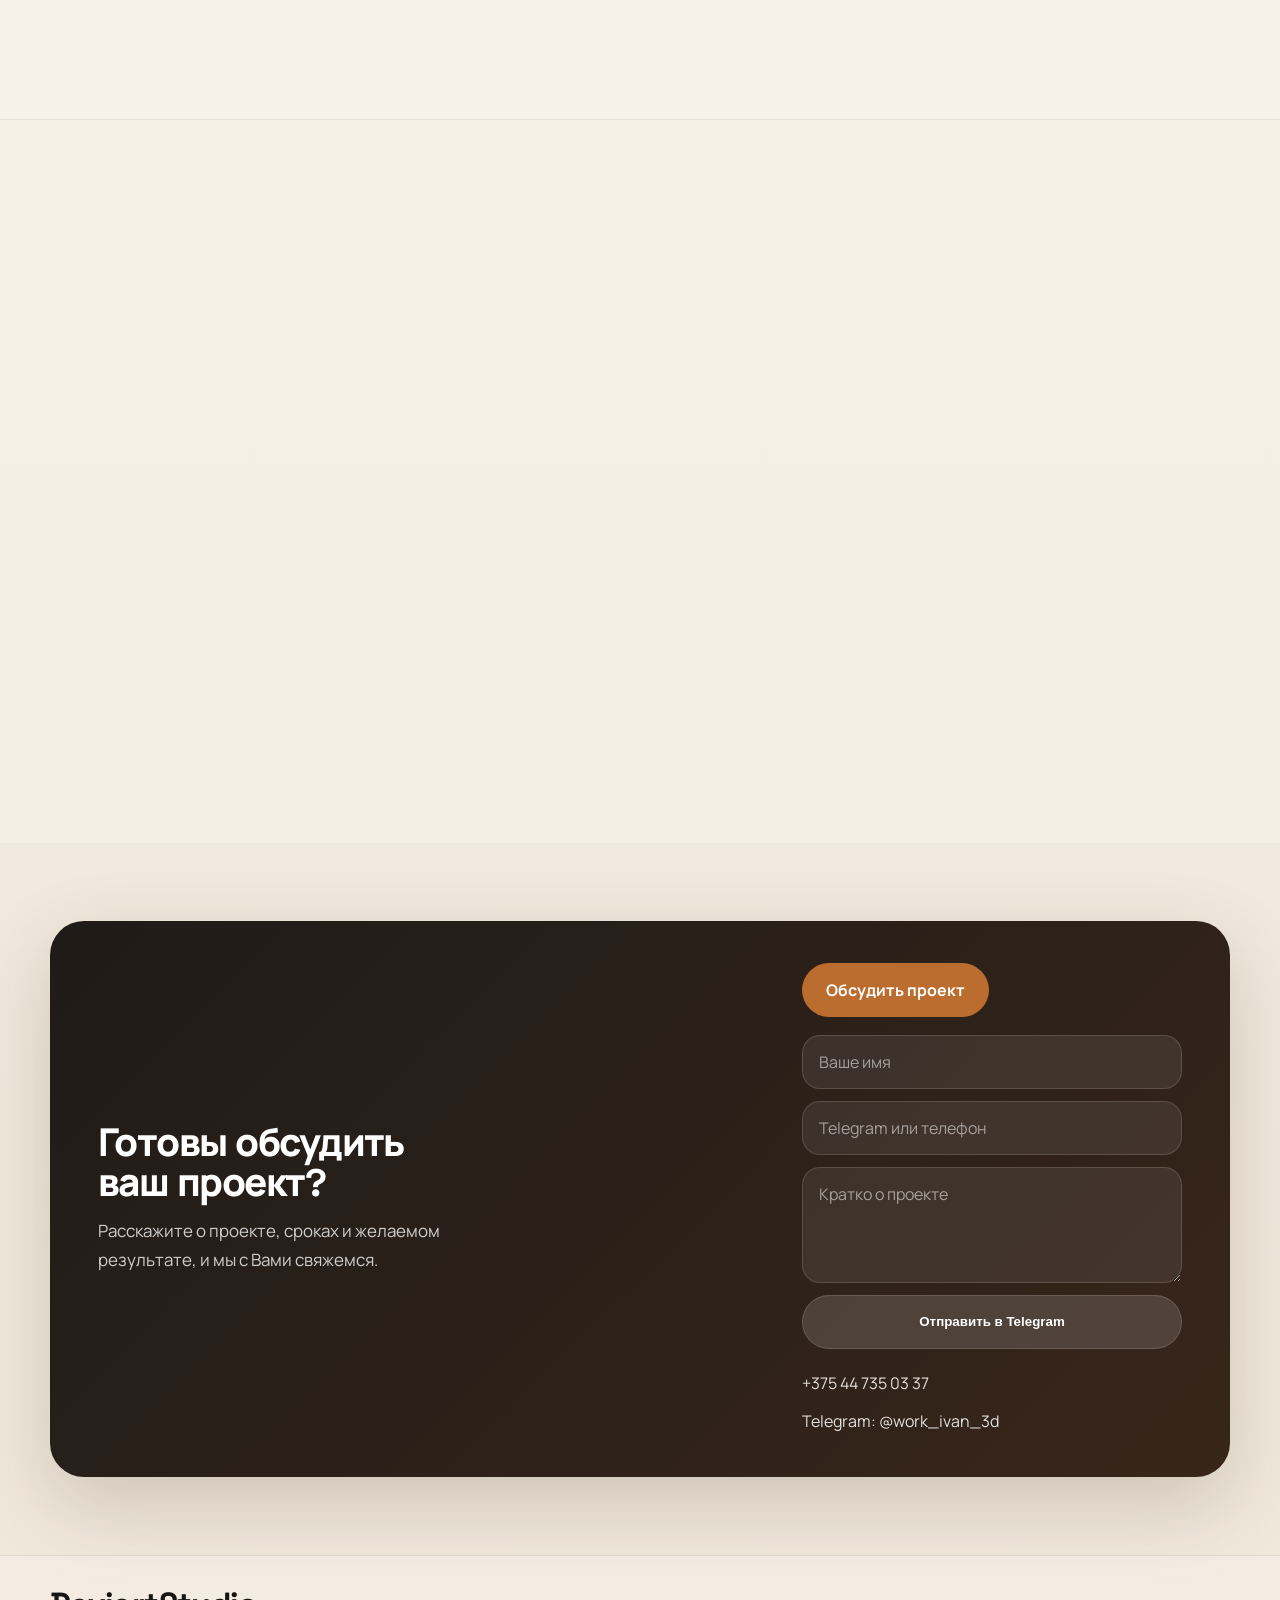
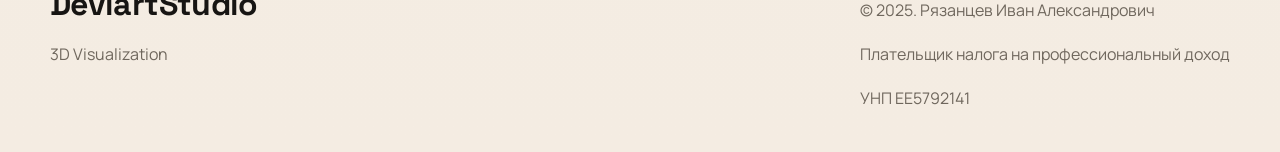
==== commit 32d9cb5d: "Refine layout, contact section, and navigation polish" ====
--- a/index.html
+++ b/index.html
@@ -25,6 +25,7 @@
     <link rel="stylesheet" href="styles.css">
   </head>
   <body>
+    <div class="scroll-progress" aria-hidden="true"></div>
     <div class="page-shell">
       <header class="site-header">
         <div class="container header-row">
@@ -76,8 +77,7 @@
 
         <section class="section section-directions" id="directions">
           <div class="container section-head">
-            <p class="section-label">Ключевые направления</p>
-            <h2>Услуги</h2>
+            <p class="section-label">Направления</p>
           </div>
 
           <div class="container directions-grid">
@@ -117,7 +117,7 @@
 
         <section class="section section-benefits">
           <div class="container section-head">
-            <p class="section-label">Что вы получаете</p>
+            <p class="section-label">Что получите</p>
           </div>
 
           <div class="container benefits-grid">
@@ -140,7 +140,7 @@
 
         <section class="section section-portfolio" id="portfolio">
           <div class="container section-head">
-            <p class="section-label">Реализованные проекты</p>
+            <p class="section-label">Портфолио</p>
             <h2>Работы</h2>
           </div>
 
@@ -318,9 +318,8 @@
         <section class="section section-contact" id="contact">
           <div class="container contact-banner">
             <div class="contact-banner__copy">
-              <p class="section-label">Контакты</p>
               <h2>Готовы обсудить ваш проект?</h2>
-              <p>Оставьте заявку, и мы свяжемся с вами.</p>
+              <p>Расскажите о проекте, сроках и желаемом результате, и мы с Вами свяжемся.</p>
             </div>
             <div class="contact-banner__actions">
               <a class="button button-primary" href="https://t.me/work_ivan_3d" target="_blank" rel="noreferrer">
@@ -334,10 +333,12 @@
                   Отправить в Telegram
                 </button>
               </form>
-              <a class="contact-link" href="tel:+375447350337">+375 44 735 03 37</a>
-              <a class="contact-link" href="https://t.me/work_ivan_3d" target="_blank" rel="noreferrer">
-                Telegram: @work_ivan_3d
-              </a>
+              <div class="contact-direct">
+                <a class="contact-link" href="tel:+375447350337">+375 44 735 03 37</a>
+                <a class="contact-link" href="https://t.me/work_ivan_3d" target="_blank" rel="noreferrer">
+                  Telegram: @work_ivan_3d
+                </a>
+              </div>
             </div>
           </div>
         </section>
--- a/styles.css
+++ b/styles.css
@@ -31,6 +31,18 @@
     linear-gradient(180deg, #f6f0e8 0%, #f1e8dc 100%);
 }
 
+.scroll-progress {
+  position: fixed;
+  top: 0;
+  left: 0;
+  z-index: 40;
+  width: 100%;
+  height: 3px;
+  transform-origin: left center;
+  transform: scaleX(0);
+  background: linear-gradient(90deg, rgba(187, 108, 47, 0.95), rgba(187, 108, 47, 0.45));
+}
+
 a {
   color: inherit;
   text-decoration: none;
@@ -87,9 +99,36 @@
   color: var(--muted);
 }
 
+.site-nav a {
+  position: relative;
+  transition: color 160ms ease;
+}
+
+.site-nav a::after {
+  content: "";
+  position: absolute;
+  left: 0;
+  bottom: -10px;
+  width: 100%;
+  height: 2px;
+  border-radius: 999px;
+  background: var(--accent);
+  transform: scaleX(0);
+  transform-origin: left center;
+  transition: transform 180ms ease;
+}
+
 .site-nav a:hover,
 .site-nav a:focus-visible {
   color: var(--ink);
+}
+
+.site-nav a.is-active {
+  color: var(--ink);
+}
+
+.site-nav a.is-active::after {
+  transform: scaleX(1);
 }
 
 .menu-toggle {
@@ -104,7 +143,7 @@
 
 .hero {
   position: relative;
-  min-height: 86vh;
+  min-height: 64vh;
   overflow: hidden;
 }
 
@@ -129,7 +168,7 @@
 .hero-inner {
   position: relative;
   z-index: 1;
-  min-height: 86vh;
+  min-height: 64vh;
   display: flex;
   align-items: flex-end;
   justify-content: flex-start;
@@ -248,6 +287,7 @@
 
 .section {
   padding: 78px 0;
+  scroll-margin-top: 104px;
 }
 
 .section-directions {
@@ -503,19 +543,24 @@
 
 .contact-banner {
   display: grid;
-  grid-template-columns: minmax(0, 1fr) auto;
-  gap: 28px;
+  grid-template-columns: minmax(0, 1.2fr) minmax(320px, 380px);
+  gap: 44px;
   align-items: center;
   background: linear-gradient(135deg, #1f1b18, #38261a);
   color: #fff;
   border-radius: 34px;
-  padding: 36px;
+  padding: 42px 48px;
   box-shadow: 0 28px 80px rgba(46, 28, 10, 0.18);
+}
+
+.contact-banner__copy h2 {
+  max-width: 14ch;
 }
 
 .contact-banner__copy p {
   color: rgba(255, 255, 255, 0.78);
-  max-width: 44ch;
+  max-width: 42ch;
+  font-size: 1.06rem;
 }
 
 .contact-banner__actions {
@@ -525,7 +570,7 @@
 }
 
 .contact-form {
-  width: min(100%, 380px);
+  width: 100%;
   display: grid;
   gap: 12px;
   margin-top: 4px;
@@ -548,6 +593,12 @@
 .contact-textarea {
   min-height: 116px;
   resize: vertical;
+}
+
+.contact-direct {
+  display: grid;
+  gap: 10px;
+  padding-top: 6px;
 }
 
 .contact-link {
@@ -683,6 +734,11 @@
   .footer-layout {
     grid-template-columns: 1fr;
   }
+
+  .contact-banner {
+    gap: 28px;
+    padding: 36px;
+  }
 }
 
 @media (max-width: 760px) {
@@ -704,13 +760,17 @@
     border: 1px solid rgba(23, 21, 19, 0.08);
   }
 
+  .site-nav a::after {
+    bottom: -4px;
+  }
+
   .site-nav.is-open {
     display: flex;
   }
 
   .hero,
   .hero-inner {
-    min-height: 72vh;
+    min-height: 58vh;
   }
 
   .brand-logo img {
@@ -726,21 +786,33 @@
   .hero-copy {
     margin-left: 0;
     max-width: 100%;
+    width: min(100%, 420px);
     padding: 22px 18px 20px;
   }
 
-  h1 {
+  .hero-copy h1 {
     margin: 0 auto;
-    max-width: 10ch;
-    font-size: clamp(2.5rem, 8vw, 4rem);
-  }
-
-  h1 span:last-child {
+    width: 100%;
+    max-width: none;
+    font-size: clamp(1.6rem, 6.2vw, 2.35rem);
+    line-height: 1.08;
+    overflow-wrap: anywhere;
+    word-break: break-word;
+  }
+
+  .hero-copy h1 span {
+    white-space: normal;
+  }
+
+  .hero-copy h1 span:last-child {
     white-space: normal;
   }
 
   .hero-text {
     margin: 18px auto 0;
+    max-width: 26ch;
+    font-size: 1rem;
+    line-height: 1.6;
   }
 
   .hero-actions {
@@ -788,6 +860,21 @@
 }
 
 @media (max-width: 520px) {
+  .hero-copy {
+    width: min(100%, 340px);
+    padding: 18px 16px;
+  }
+
+  .hero-copy h1 {
+    font-size: clamp(1.45rem, 8vw, 2rem);
+    line-height: 1.1;
+  }
+
+  .hero-text {
+    max-width: 23ch;
+    font-size: 0.95rem;
+  }
+
   .portfolio-grid {
     column-count: 1;
   }
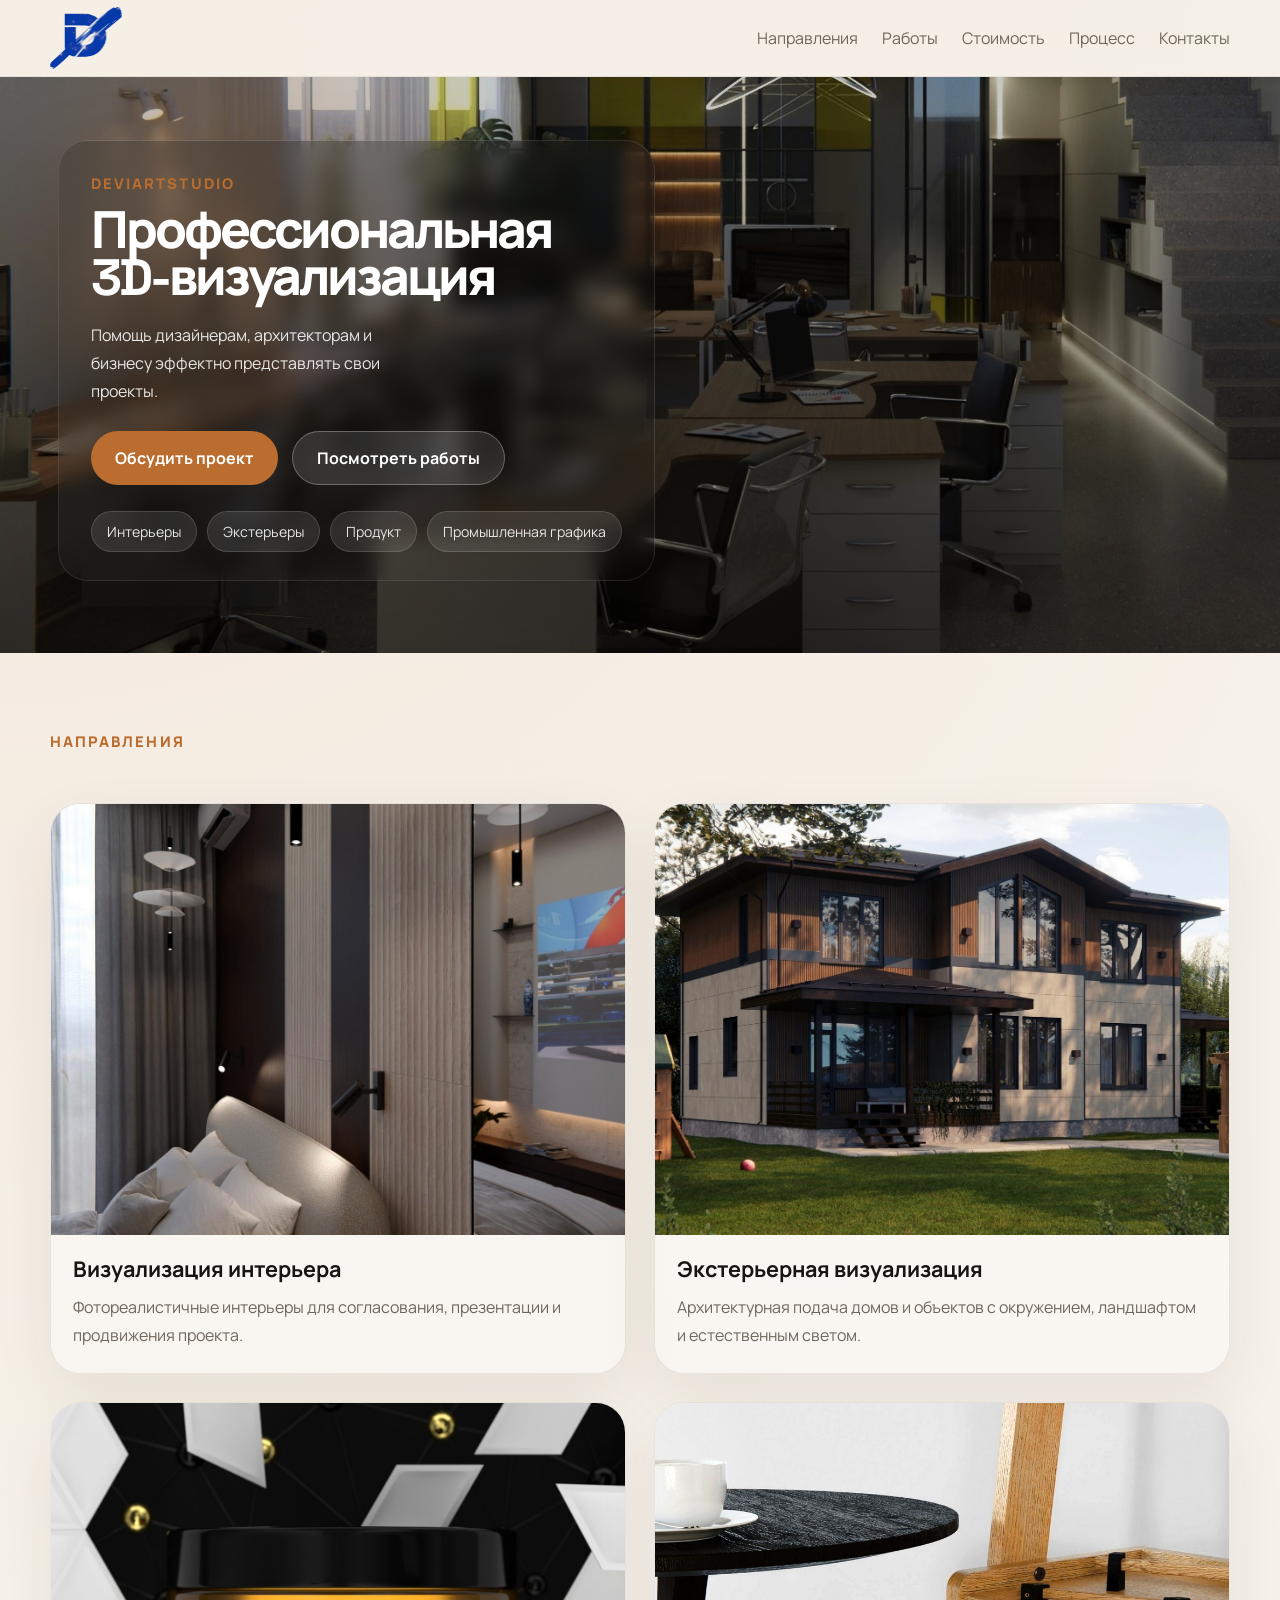
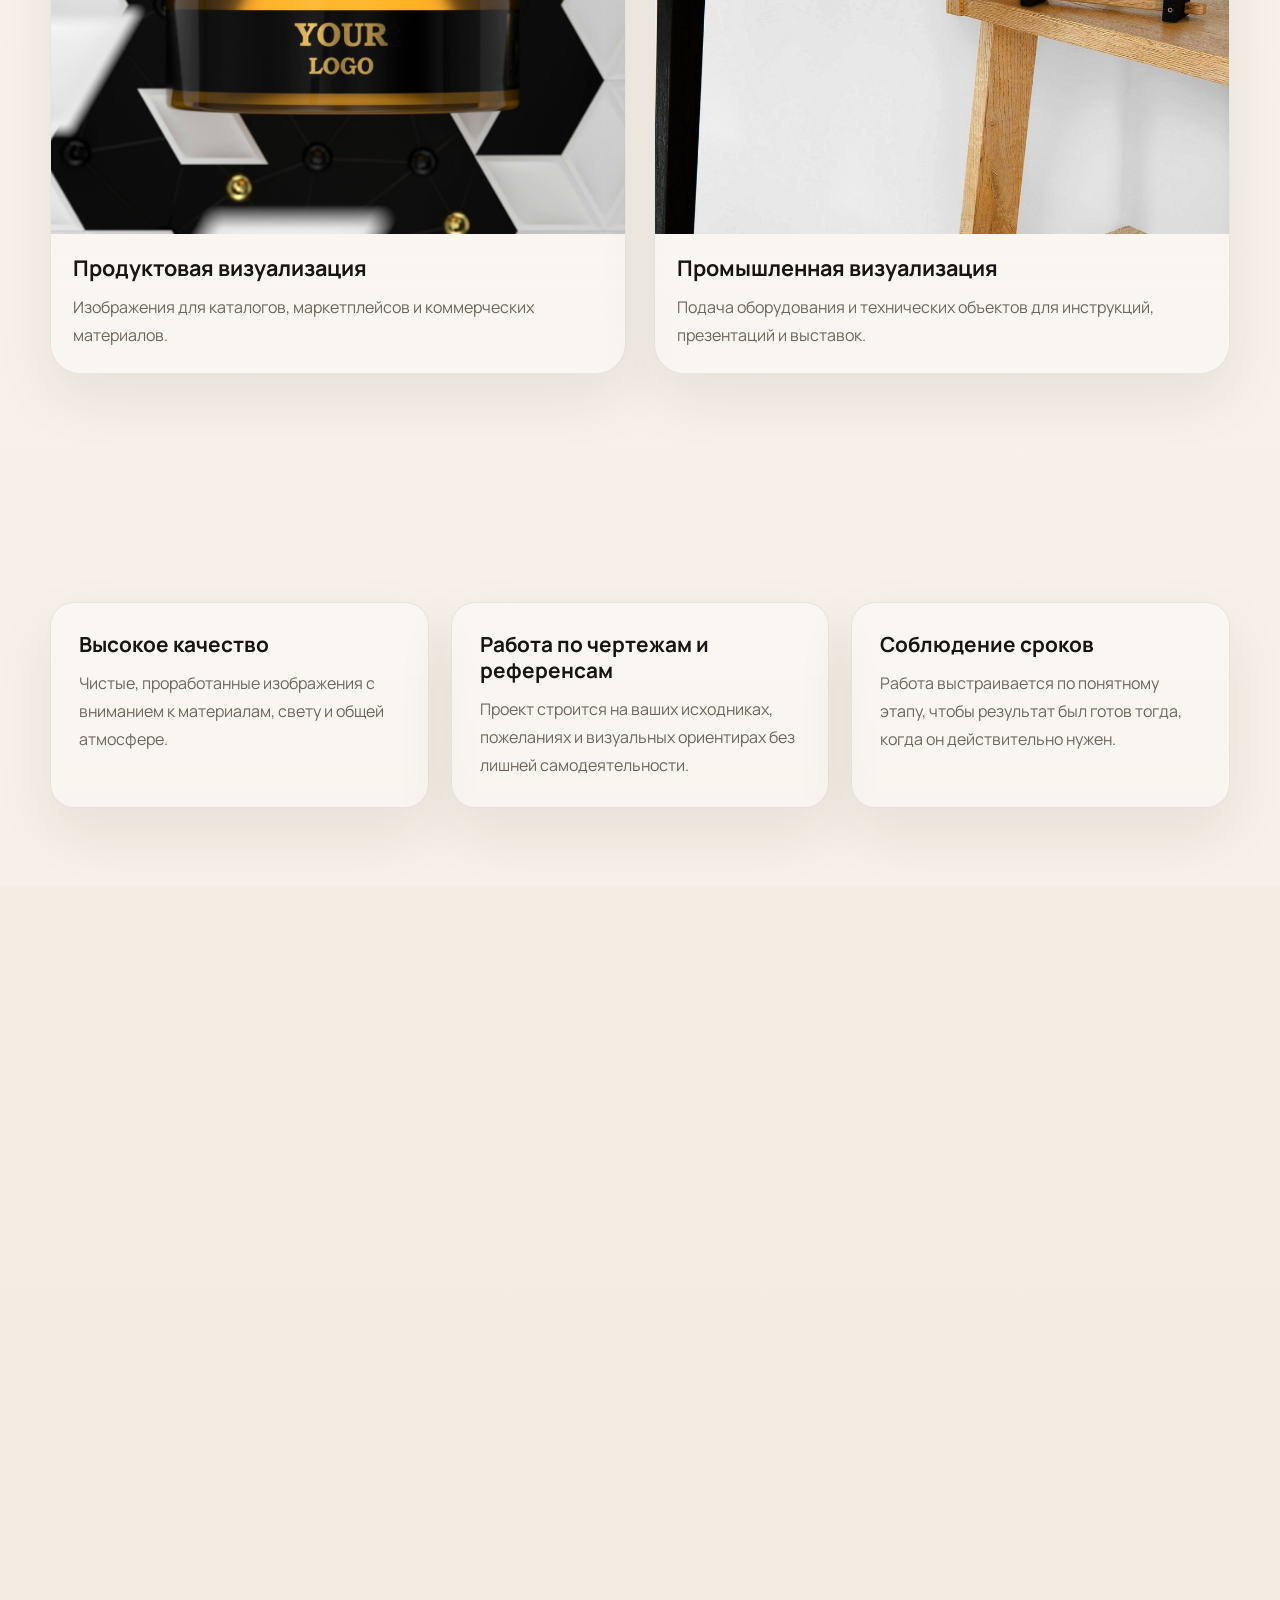
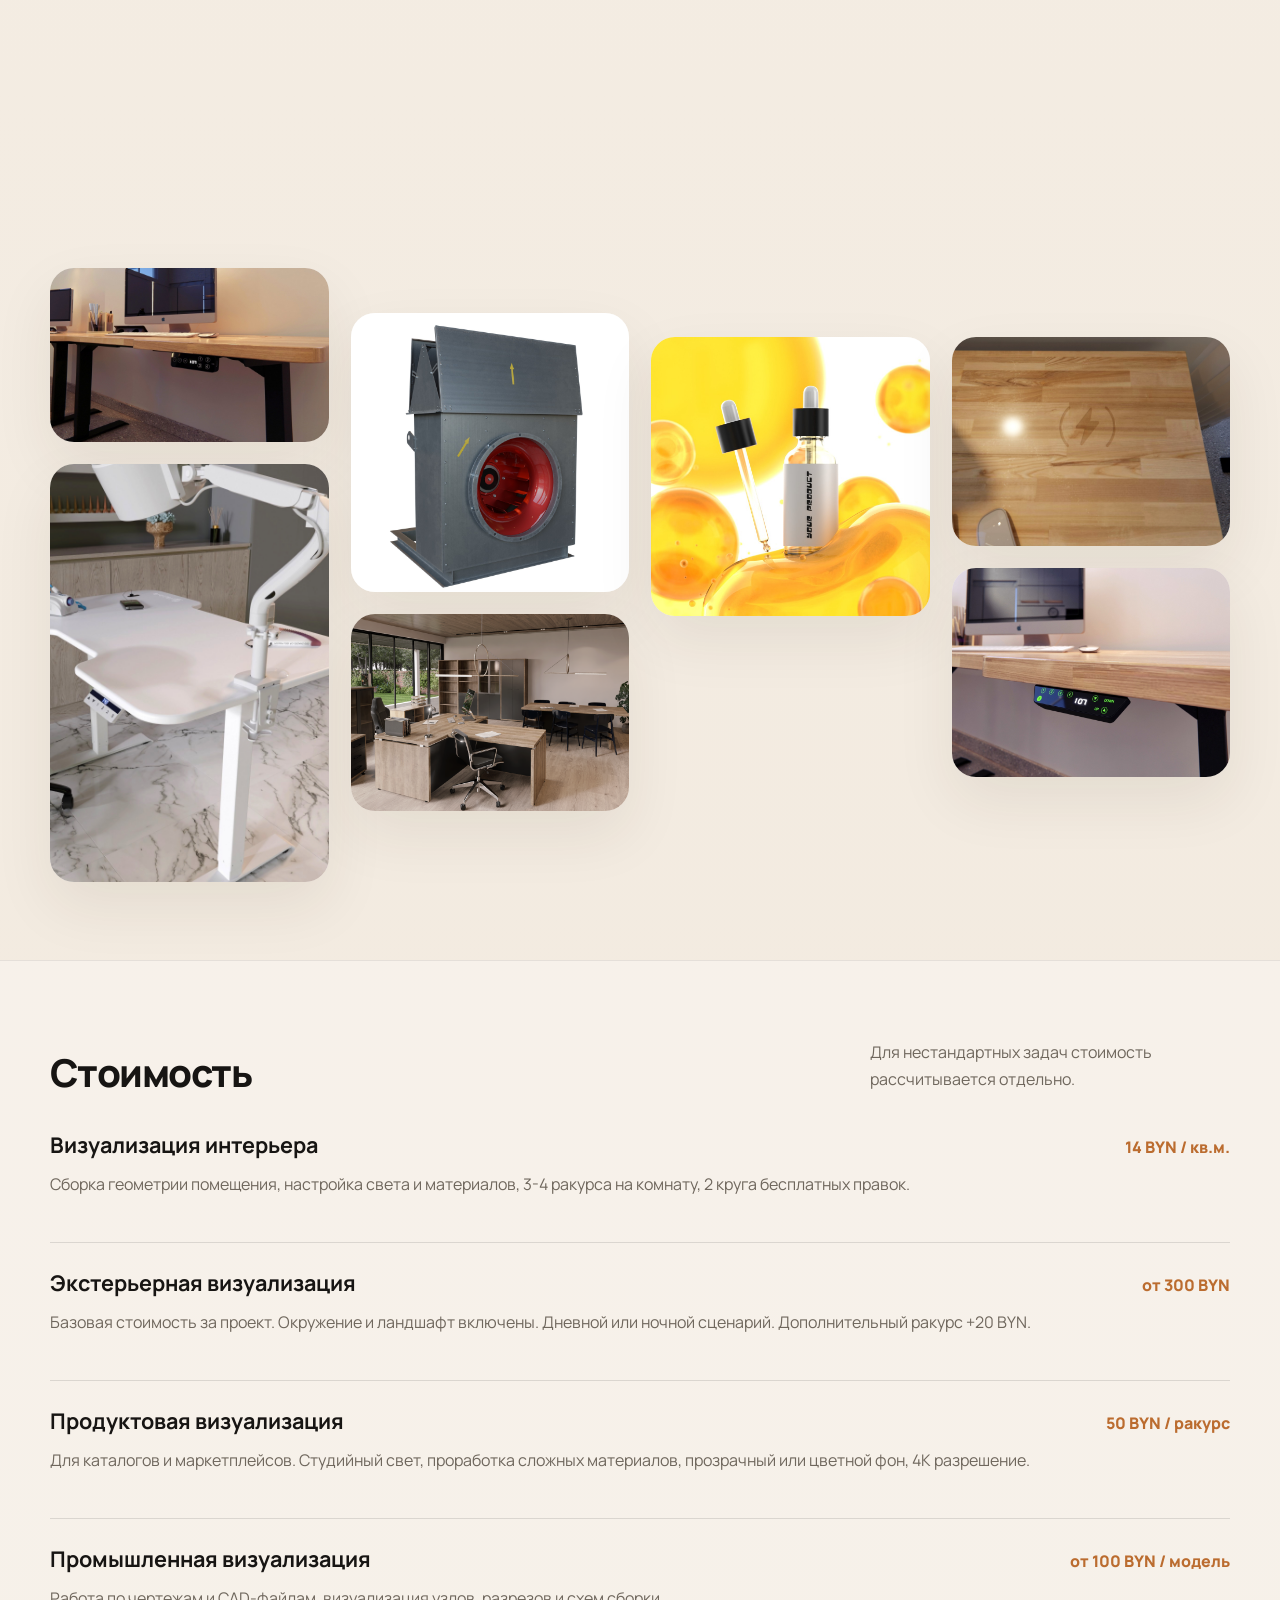
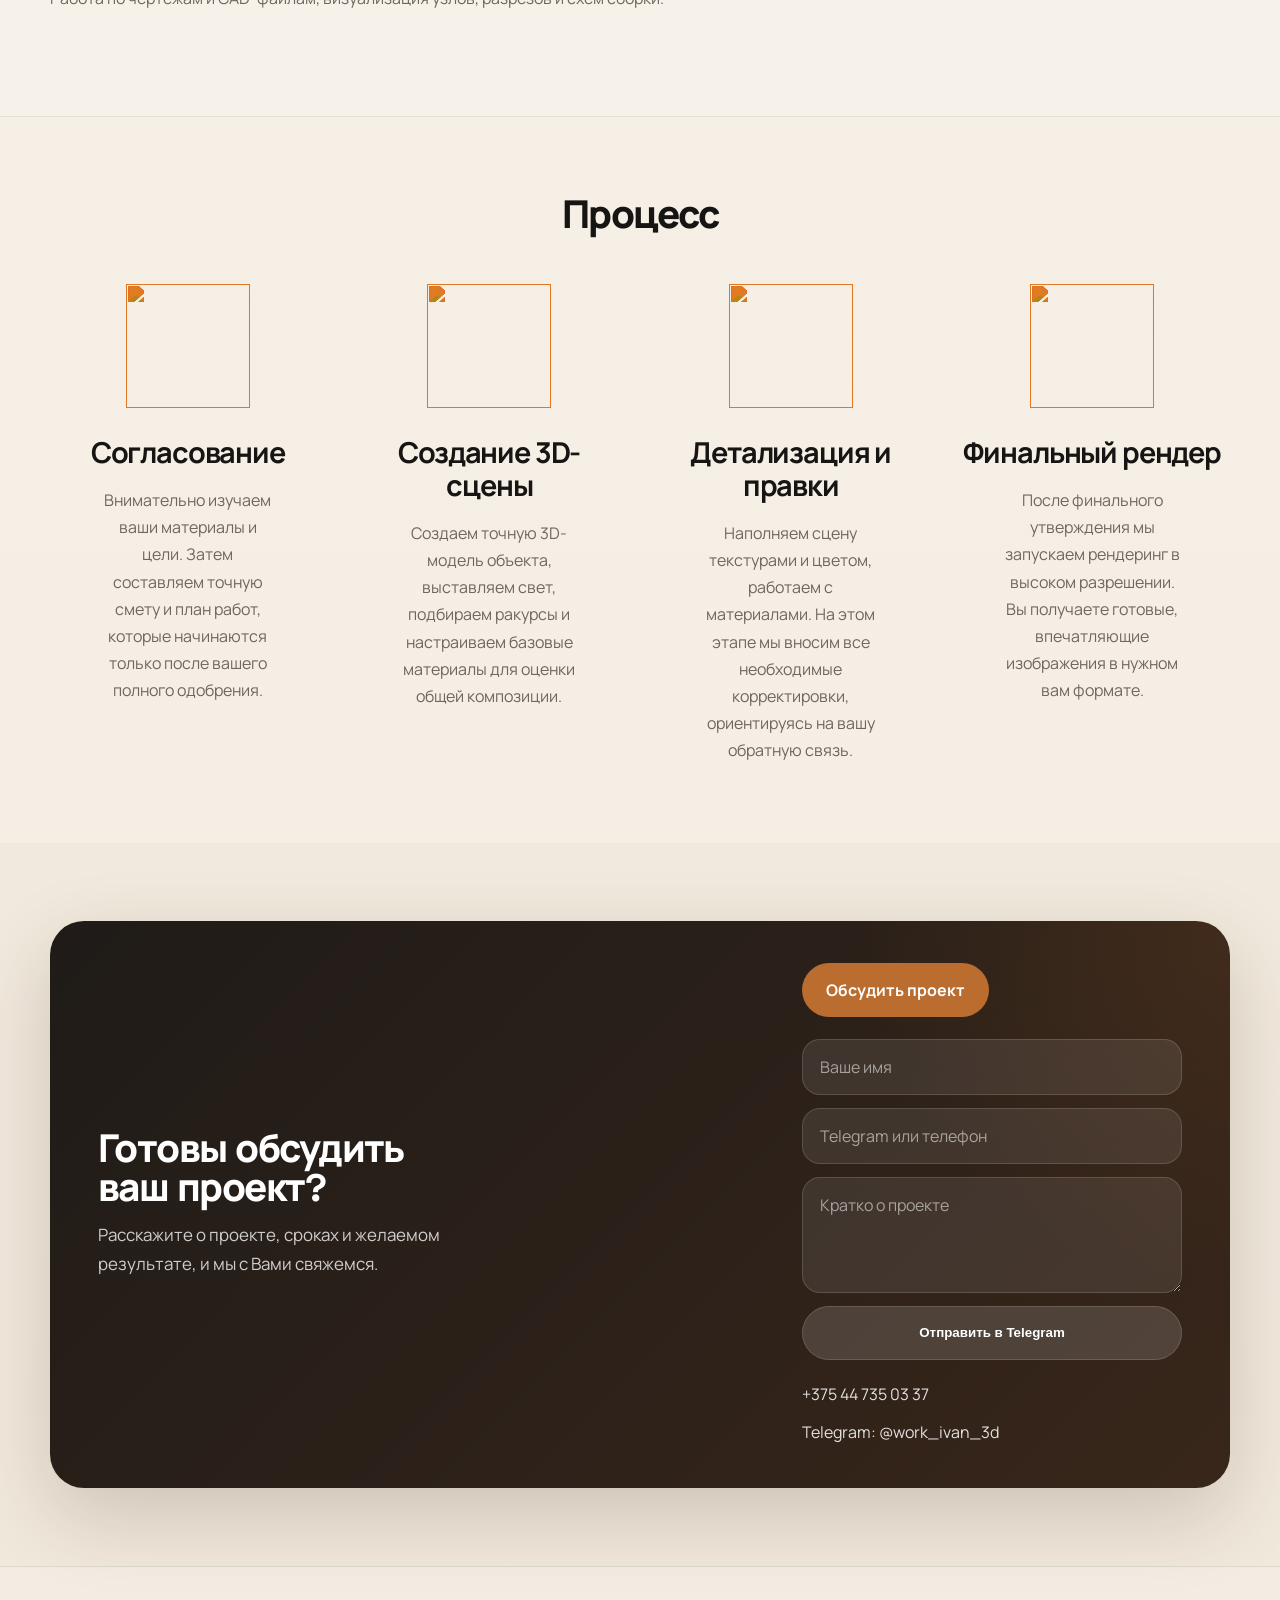
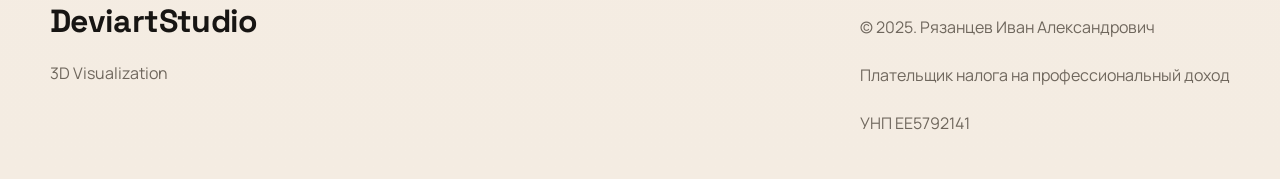
==== commit 47cc0c90: "Polish typography and streamline portfolio heading" ====
--- a/index.html
+++ b/index.html
@@ -141,7 +141,6 @@
         <section class="section section-portfolio" id="portfolio">
           <div class="container section-head">
             <p class="section-label">Портфолио</p>
-            <h2>Работы</h2>
           </div>
 
           <div class="container portfolio-grid">
--- a/styles.css
+++ b/styles.css
@@ -6,6 +6,7 @@
   --muted: #6f675d;
   --line: rgba(23, 21, 19, 0.12);
   --accent: #bb6c2f;
+  --accent-soft: rgba(187, 108, 47, 0.12);
   --container: 1180px;
   --shadow: 0 24px 60px rgba(51, 35, 18, 0.08);
   --radius-xl: 30px;
@@ -63,8 +64,9 @@
   top: 0;
   z-index: 20;
   backdrop-filter: blur(14px);
-  background: rgba(246, 240, 232, 0.84);
+  background: rgba(246, 240, 232, 0.9);
   border-bottom: 1px solid rgba(23, 21, 19, 0.07);
+  box-shadow: 0 12px 30px rgba(28, 18, 10, 0.04);
 }
 
 .header-row {
@@ -161,8 +163,8 @@
 
 .hero-overlay {
   background:
-    radial-gradient(circle at 20% 18%, rgba(187, 108, 47, 0.2), transparent 26%),
-    linear-gradient(rgba(0, 0, 0, 0.28), rgba(0, 0, 0, 0.54));
+    radial-gradient(circle at 18% 20%, rgba(187, 108, 47, 0.24), transparent 24%),
+    linear-gradient(rgba(8, 7, 6, 0.2), rgba(8, 7, 6, 0.58));
 }
 
 .hero-inner {
@@ -180,20 +182,23 @@
   max-width: 640px;
   color: #fff;
   margin-left: 8px;
-  padding: 28px 28px 24px;
-  border-radius: 28px;
-  background: linear-gradient(180deg, rgba(10, 10, 10, 0.22), rgba(10, 10, 10, 0.08));
-  backdrop-filter: blur(8px);
-  box-shadow: 0 30px 80px rgba(0, 0, 0, 0.14);
+  padding: 32px 32px 28px;
+  border-radius: 30px;
+  background:
+    linear-gradient(180deg, rgba(12, 10, 9, 0.28), rgba(12, 10, 9, 0.1)),
+    linear-gradient(135deg, rgba(255, 255, 255, 0.06), transparent);
+  border: 1px solid rgba(255, 255, 255, 0.1);
+  backdrop-filter: blur(10px);
+  box-shadow: 0 36px 90px rgba(0, 0, 0, 0.18);
 }
 
 .eyebrow,
 .section-label {
   margin: 0 0 14px;
   color: var(--accent);
-  font-size: 0.75rem;
+  font-size: 0.92rem;
   font-weight: 800;
-  letter-spacing: 0.18em;
+  letter-spacing: 0.14em;
   text-transform: uppercase;
 }
 
@@ -206,12 +211,12 @@
 
 h1 {
   font-family: "Space Grotesk", "Manrope", sans-serif;
-  font-size: clamp(2.5rem, 4vw, 4.4rem);
+  font-size: clamp(2.6rem, 4vw, 4.5rem);
   font-weight: 800;
-  line-height: 0.95;
+  line-height: 0.92;
   max-width: 12ch;
   margin: 0;
-  letter-spacing: -0.05em;
+  letter-spacing: -0.06em;
 }
 
 h1 span {
@@ -224,10 +229,10 @@
 
 .hero-text {
   max-width: 32ch;
-  margin: 18px 0 0;
-  color: rgba(255, 255, 255, 0.92);
-  font-size: clamp(1rem, 1.3vw, 1.16rem);
-  line-height: 1.7;
+  margin: 20px 0 0;
+  color: rgba(255, 255, 255, 0.88);
+  font-size: clamp(1rem, 1.2vw, 1.1rem);
+  line-height: 1.75;
 }
 
 .hero-actions {
@@ -245,12 +250,12 @@
 }
 
 .hero-points span {
-  padding: 10px 14px;
+  padding: 10px 15px;
   border-radius: 999px;
-  background: rgba(255, 255, 255, 0.12);
-  border: 1px solid rgba(255, 255, 255, 0.18);
+  background: rgba(255, 255, 255, 0.1);
+  border: 1px solid rgba(255, 255, 255, 0.14);
   color: rgba(255, 255, 255, 0.88);
-  font-size: 0.92rem;
+  font-size: 0.88rem;
 }
 
 .button {
@@ -296,8 +301,8 @@
 
 .section-head {
   display: grid;
-  gap: 10px;
-  margin-bottom: 34px;
+  gap: 12px;
+  margin-bottom: 38px;
 }
 
 .section-head--split {
@@ -309,8 +314,8 @@
 .section-head h2,
 .contact-banner__copy h2 {
   font-family: "Space Grotesk", "Manrope", sans-serif;
-  font-size: clamp(2rem, 3vw, 3rem);
-  line-height: 1.05;
+  font-size: clamp(2rem, 3vw, 2.85rem);
+  line-height: 1.02;
   font-weight: 800;
   letter-spacing: -0.04em;
 }
@@ -329,7 +334,7 @@
 }
 
 .direction-card {
-  background: rgba(255, 255, 255, 0.4);
+  background: linear-gradient(180deg, rgba(255, 255, 255, 0.52), rgba(255, 255, 255, 0.34));
   border: 1px solid rgba(23, 21, 19, 0.08);
   border-radius: var(--radius-xl);
   overflow: hidden;
@@ -446,10 +451,10 @@
 }
 
 .benefit-card {
-  background: rgba(255, 255, 255, 0.36);
+  background: linear-gradient(180deg, rgba(255, 255, 255, 0.46), rgba(255, 255, 255, 0.3));
   border: 1px solid rgba(23, 21, 19, 0.08);
   border-radius: var(--radius-lg);
-  padding: 24px;
+  padding: 28px;
   box-shadow: var(--shadow);
 }
 
@@ -470,7 +475,7 @@
 }
 
 .pricing-row {
-  padding: 24px 0;
+  padding: 26px 0;
   border-top: 1px solid var(--line);
 }
 
@@ -546,7 +551,9 @@
   grid-template-columns: minmax(0, 1.2fr) minmax(320px, 380px);
   gap: 44px;
   align-items: center;
-  background: linear-gradient(135deg, #1f1b18, #38261a);
+  background:
+    radial-gradient(circle at top right, rgba(187, 108, 47, 0.12), transparent 28%),
+    linear-gradient(135deg, #1f1b18, #38261a);
   color: #fff;
   border-radius: 34px;
   padding: 42px 48px;
@@ -572,18 +579,26 @@
 .contact-form {
   width: 100%;
   display: grid;
-  gap: 12px;
-  margin-top: 4px;
+  gap: 13px;
+  margin-top: 8px;
 }
 
 .contact-input {
   width: 100%;
   border: 1px solid rgba(255, 255, 255, 0.14);
   border-radius: 18px;
-  background: rgba(255, 255, 255, 0.08);
+  background: rgba(255, 255, 255, 0.09);
   color: #fff;
-  padding: 15px 16px;
+  padding: 16px 17px;
   font: inherit;
+  transition: border-color 160ms ease, background 160ms ease, transform 160ms ease;
+}
+
+.contact-input:focus {
+  outline: none;
+  border-color: rgba(187, 108, 47, 0.65);
+  background: rgba(255, 255, 255, 0.12);
+  transform: translateY(-1px);
 }
 
 .contact-input::placeholder {
@@ -604,10 +619,16 @@
 .contact-link {
   margin-top: 0;
   color: rgba(255, 255, 255, 0.86);
+  transition: color 160ms ease;
+}
+
+.contact-link:hover,
+.contact-link:focus-visible {
+  color: #fff;
 }
 
 .site-footer {
-  padding: 28px 0 40px;
+  padding: 34px 0 42px;
   border-top: 1px solid rgba(23, 21, 19, 0.1);
   background: rgba(255, 255, 255, 0.18);
 }
@@ -710,12 +731,12 @@
 
 .footer-brand {
   display: grid;
-  gap: 4px;
+  gap: 6px;
 }
 
 .footer-legal {
   display: grid;
-  gap: 4px;
+  gap: 8px;
 }
 
 @media (max-width: 1100px) {
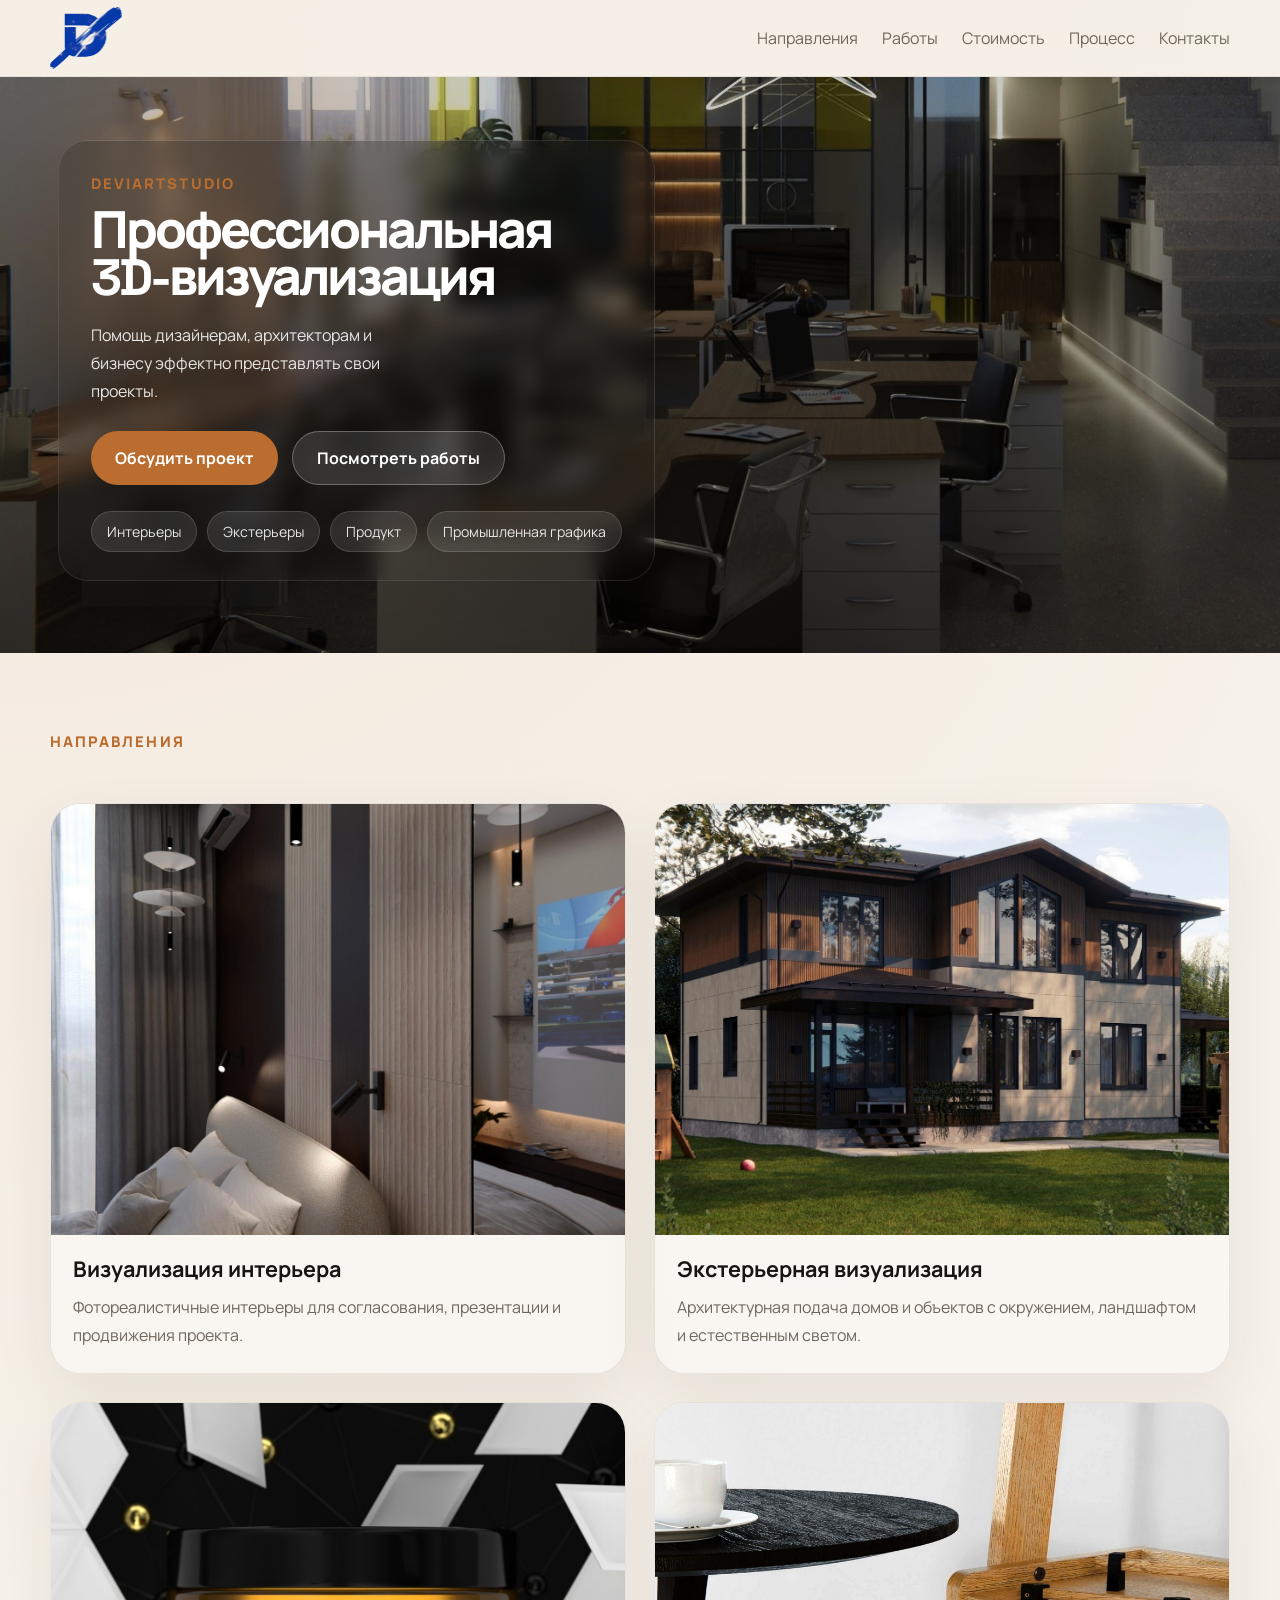
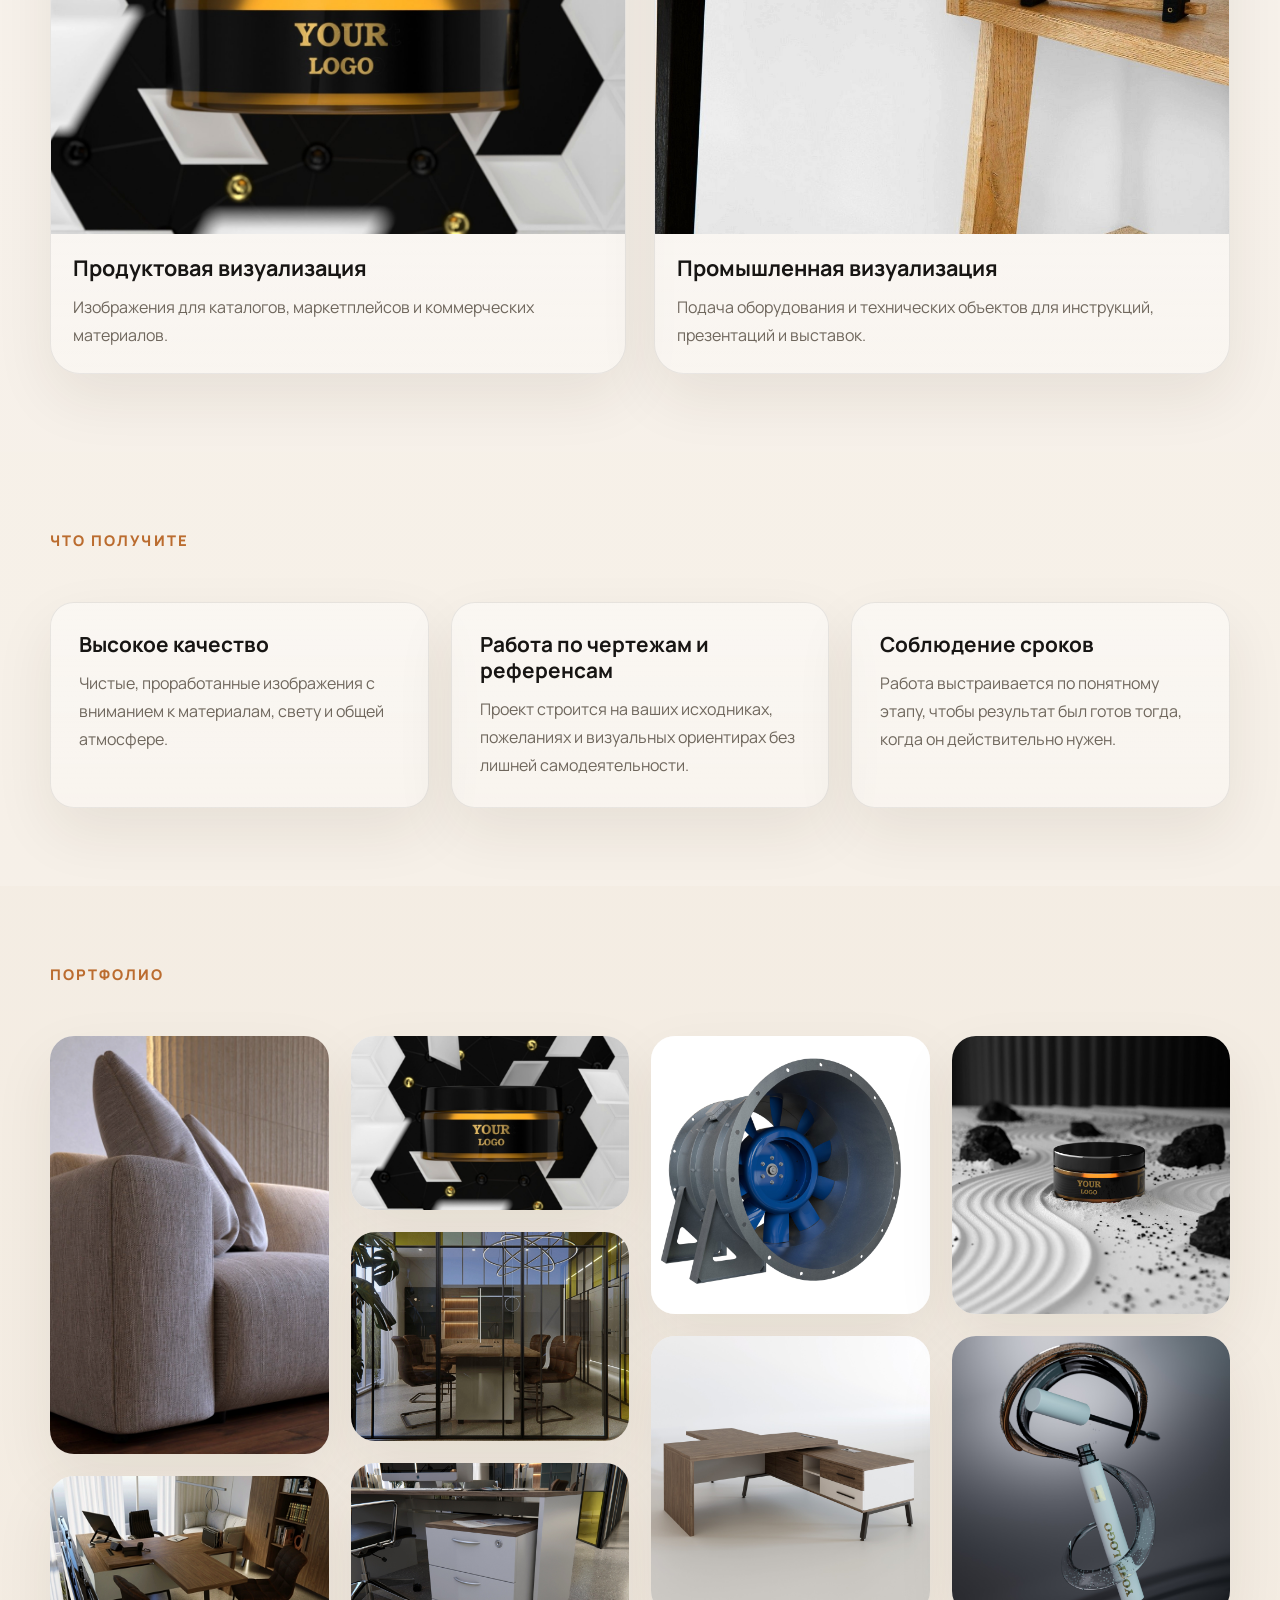
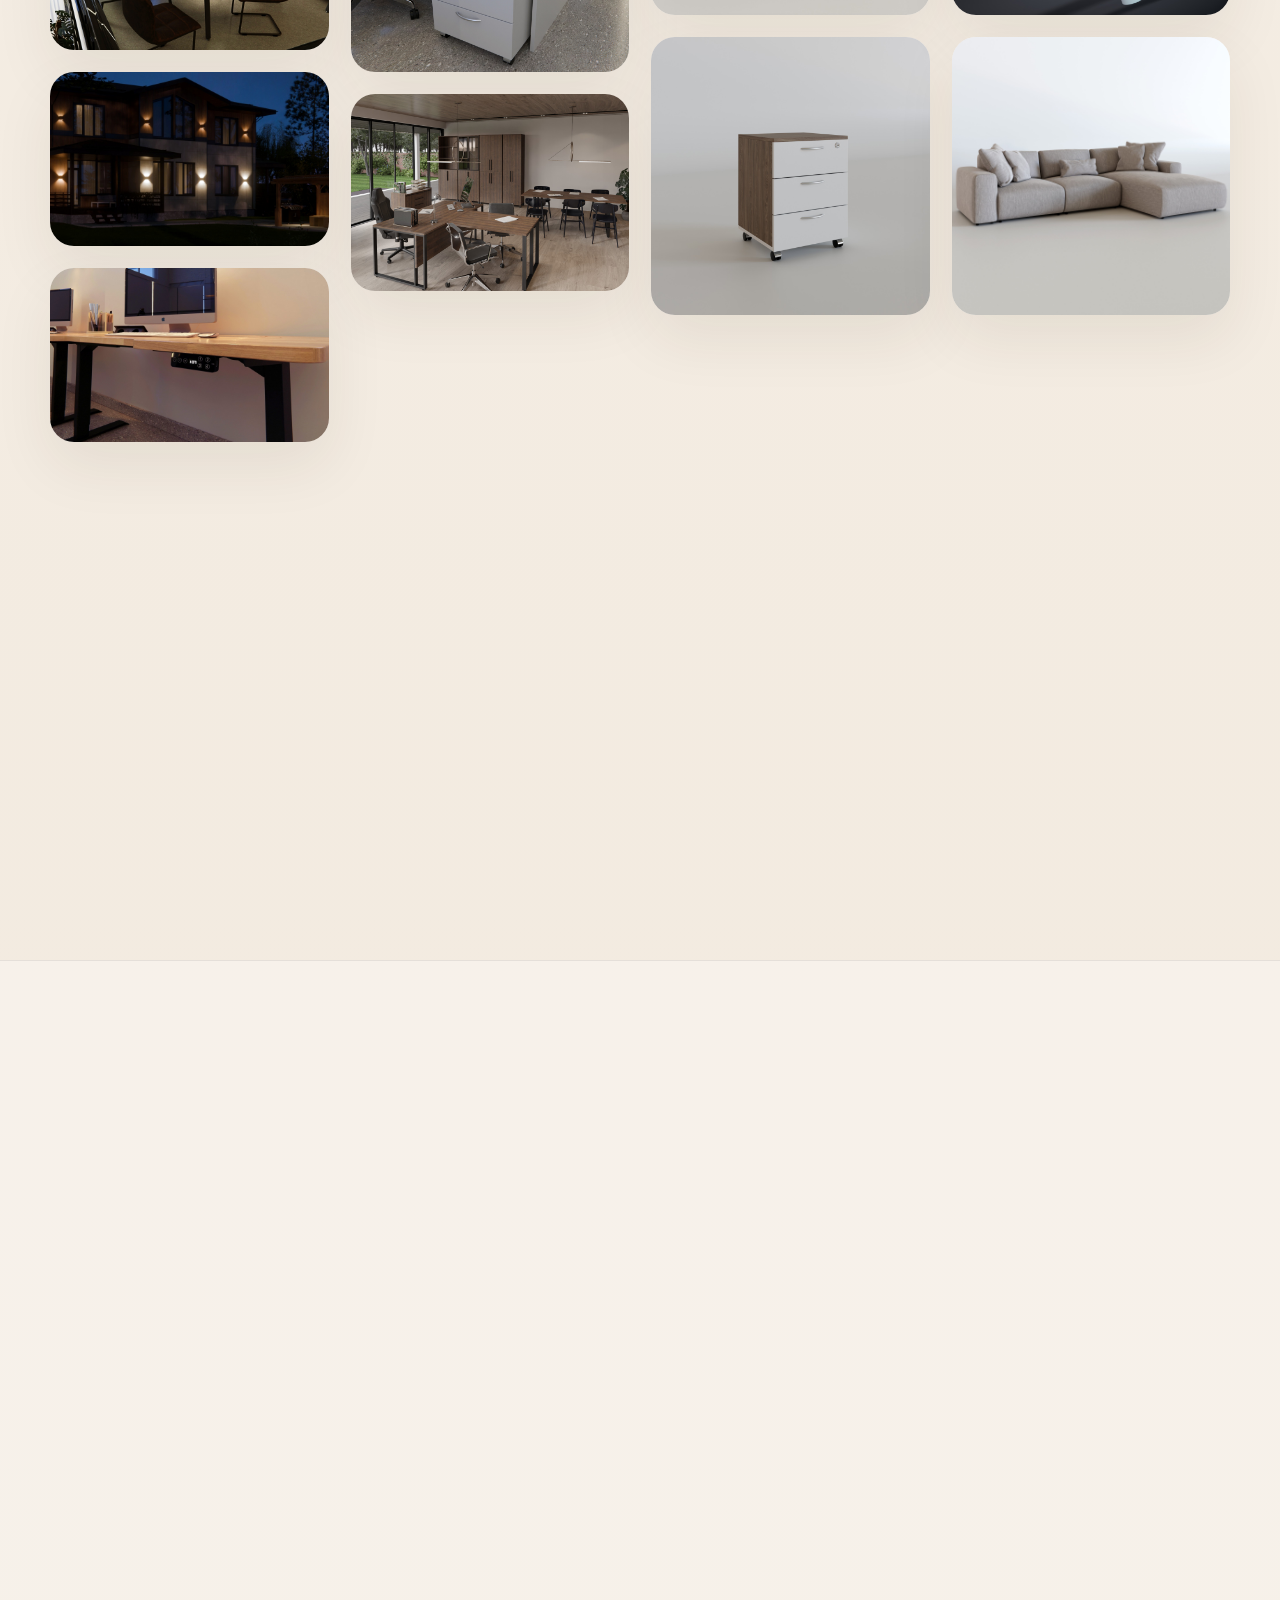
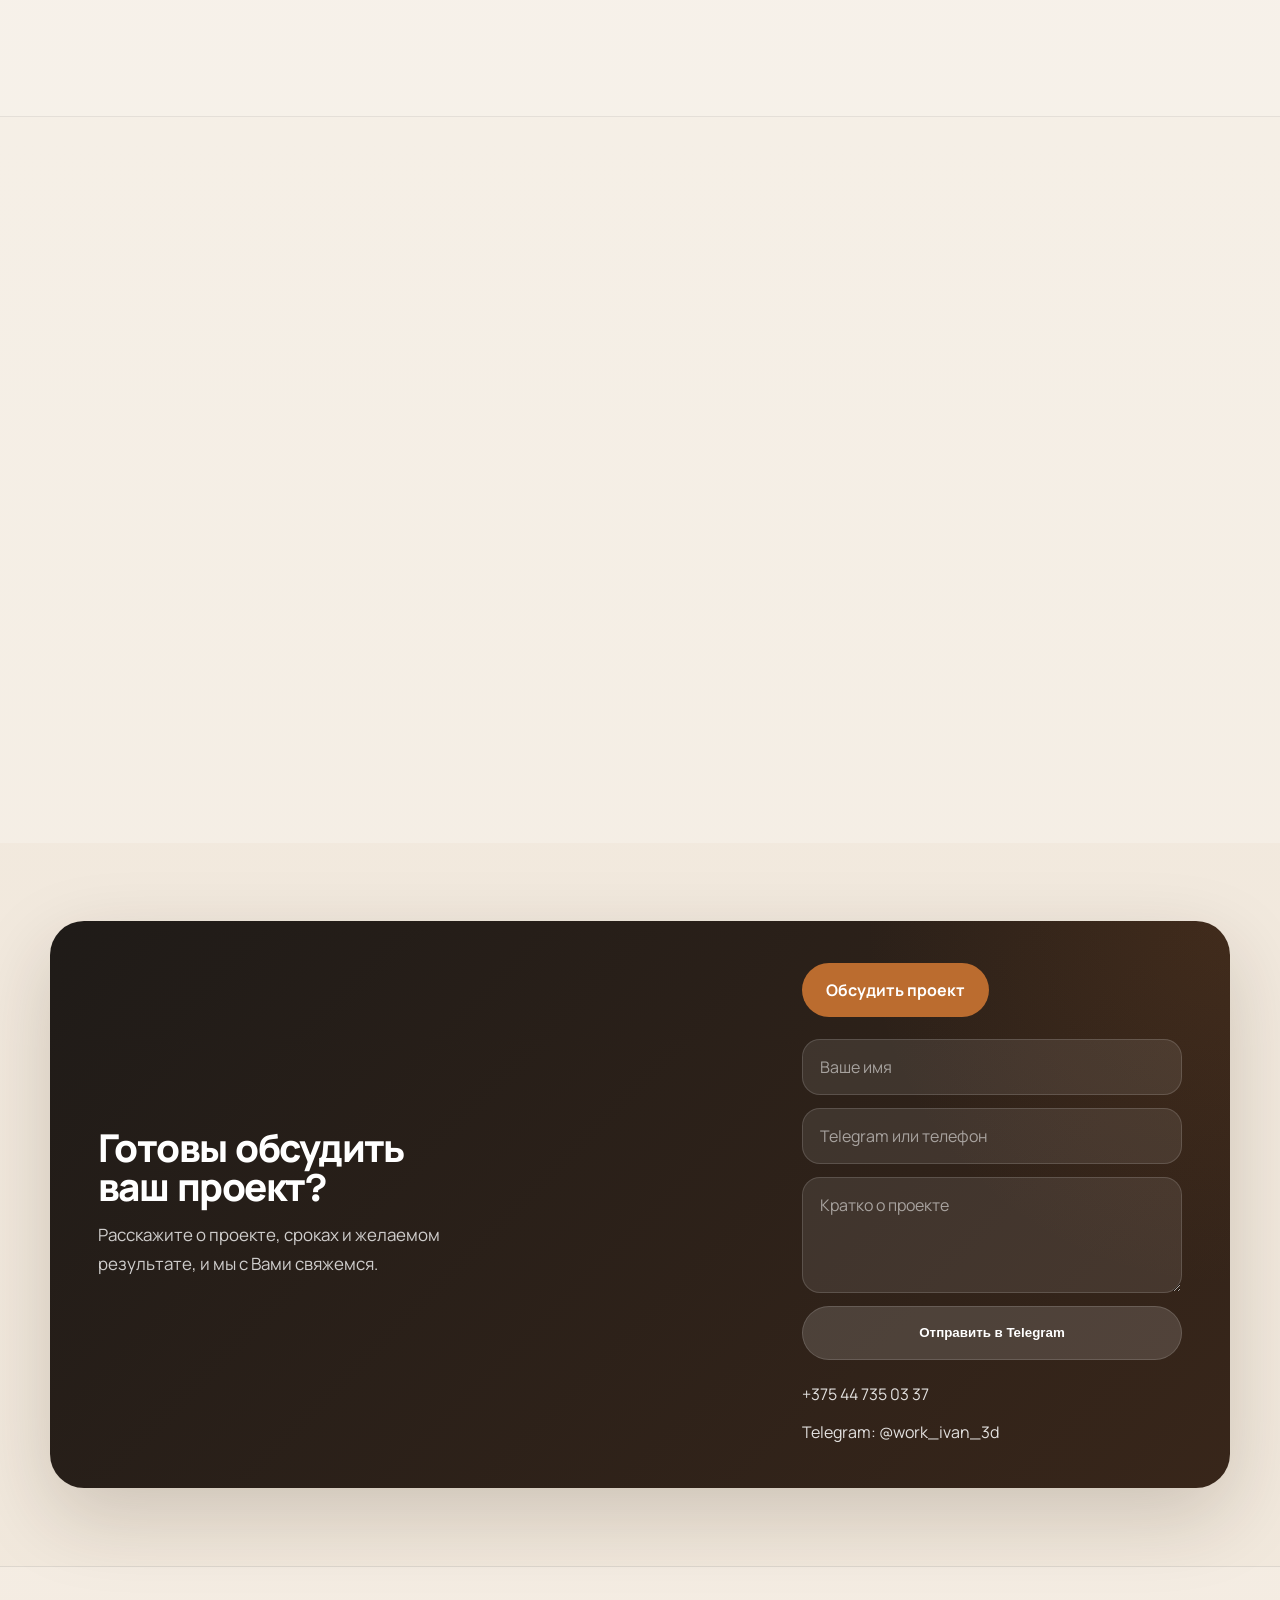
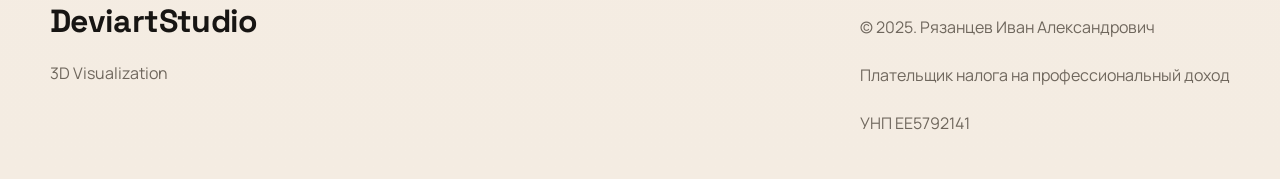
==== commit 8a49dbba: "Add basic SEO metadata and indexing files" ====
--- a/index.html
+++ b/index.html
@@ -3,18 +3,31 @@
   <head>
     <meta charset="UTF-8">
     <meta name="viewport" content="width=device-width, initial-scale=1.0">
-    <title>DeviartStudio | 3D Visualization</title>
+    <title>3D-визуализация интерьеров, экстерьеров и продукции | DeviartStudio</title>
     <meta
       name="description"
-      content="Профессиональная 3D-визуализация интерьеров, экстерьеров, продуктовых и промышленных проектов."
+      content="Профессиональная 3D-визуализация интерьеров, экстерьеров, продуктовых и промышленных проектов для дизайнеров, архитекторов и бизнеса."
     >
-    <meta property="og:title" content="DeviartStudio | 3D Visualization">
+    <meta name="robots" content="index, follow">
+    <link rel="canonical" href="https://deviartstudio.by/">
+    <meta property="og:title" content="3D-визуализация интерьеров, экстерьеров и продукции | DeviartStudio">
     <meta
       property="og:description"
       content="Помощь дизайнерам, архитекторам и бизнесу эффектно представлять свои проекты."
     >
     <meta property="og:type" content="website">
-    <meta property="og:image" content="assets/images/social/site-preview.jpg">
+    <meta property="og:url" content="https://deviartstudio.by/">
+    <meta property="og:site_name" content="DeviartStudio">
+    <meta property="og:locale" content="ru_BY">
+    <meta property="og:image" content="https://deviartstudio.by/assets/images/social/site-preview.jpg">
+    <meta property="og:image:alt" content="DeviartStudio - студия 3D-визуализации">
+    <meta name="twitter:card" content="summary_large_image">
+    <meta name="twitter:title" content="3D-визуализация интерьеров, экстерьеров и продукции | DeviartStudio">
+    <meta
+      name="twitter:description"
+      content="Профессиональная 3D-визуализация интерьеров, экстерьеров, продуктовых и промышленных проектов."
+    >
+    <meta name="twitter:image" content="https://deviartstudio.by/assets/images/social/site-preview.jpg">
     <link rel="icon" type="image/png" href="assets/logo.png">
     <link rel="preconnect" href="https://fonts.googleapis.com">
     <link rel="preconnect" href="https://fonts.gstatic.com" crossorigin>
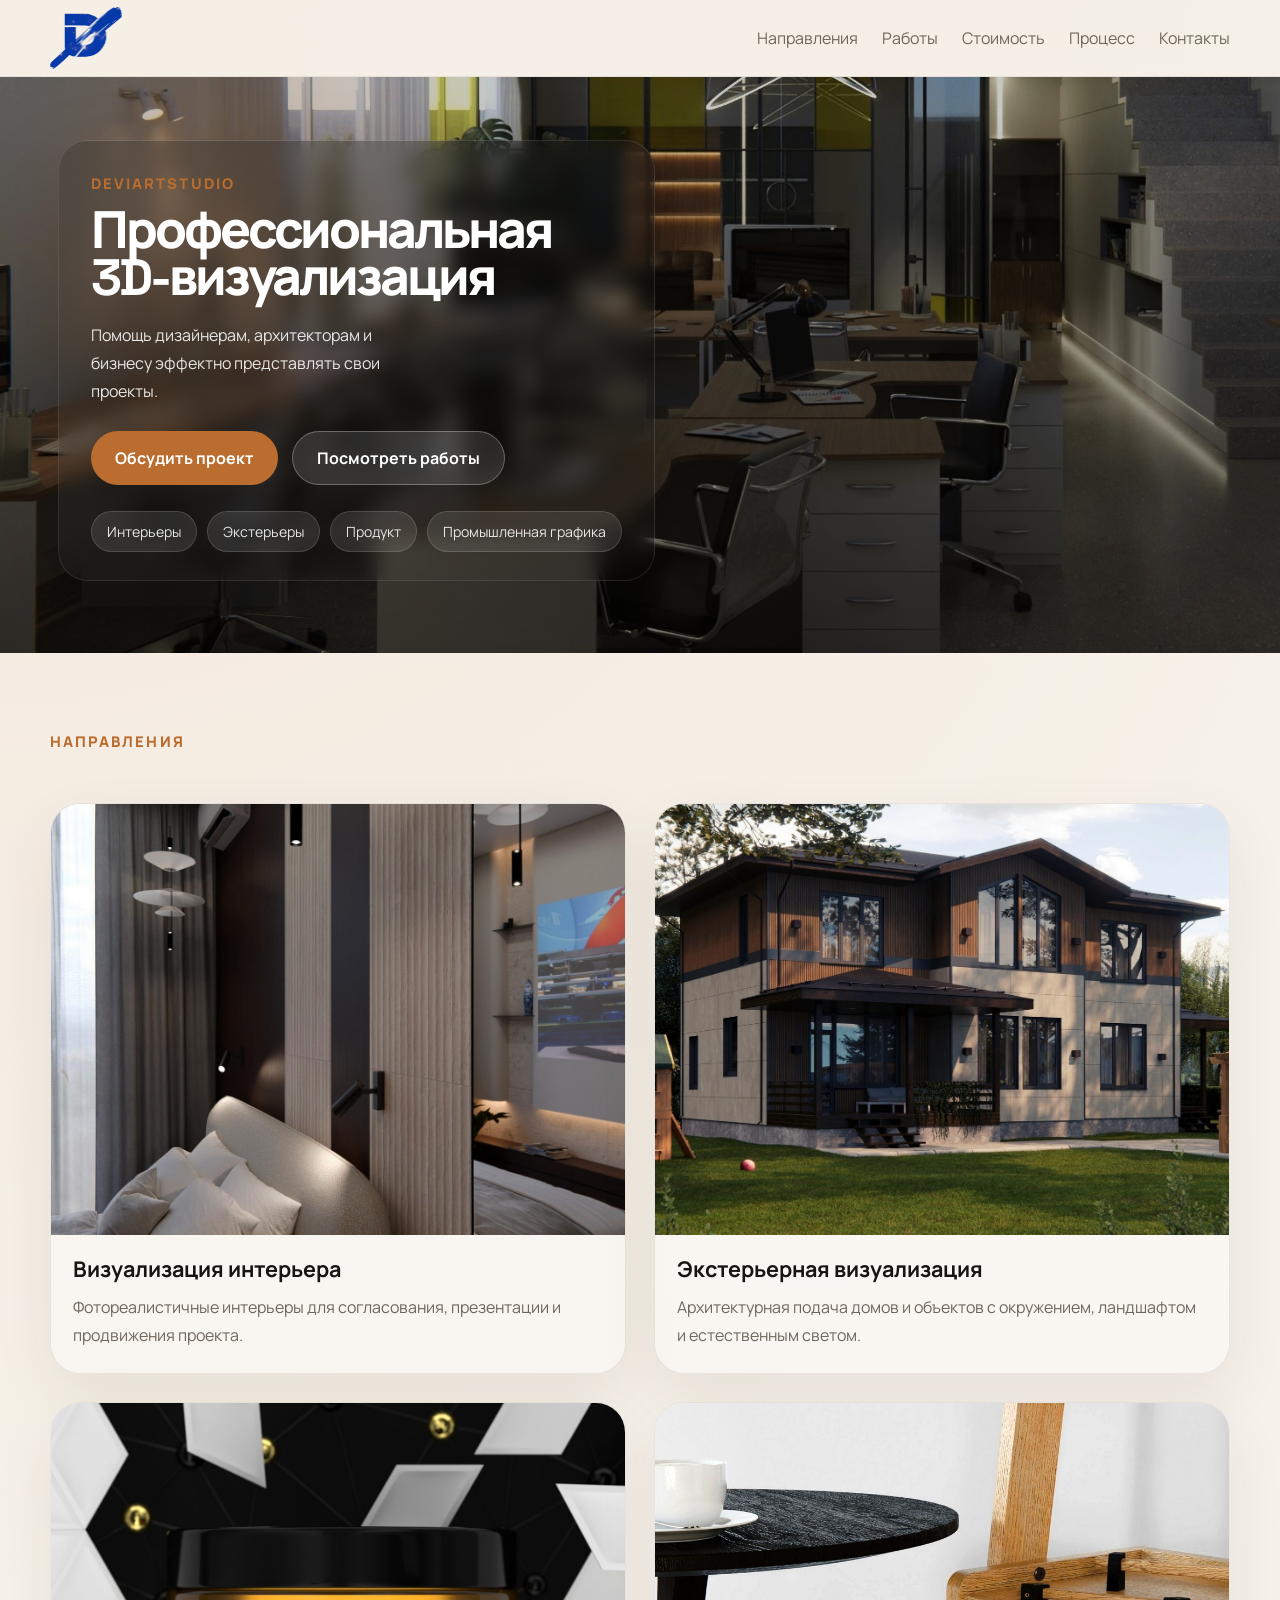
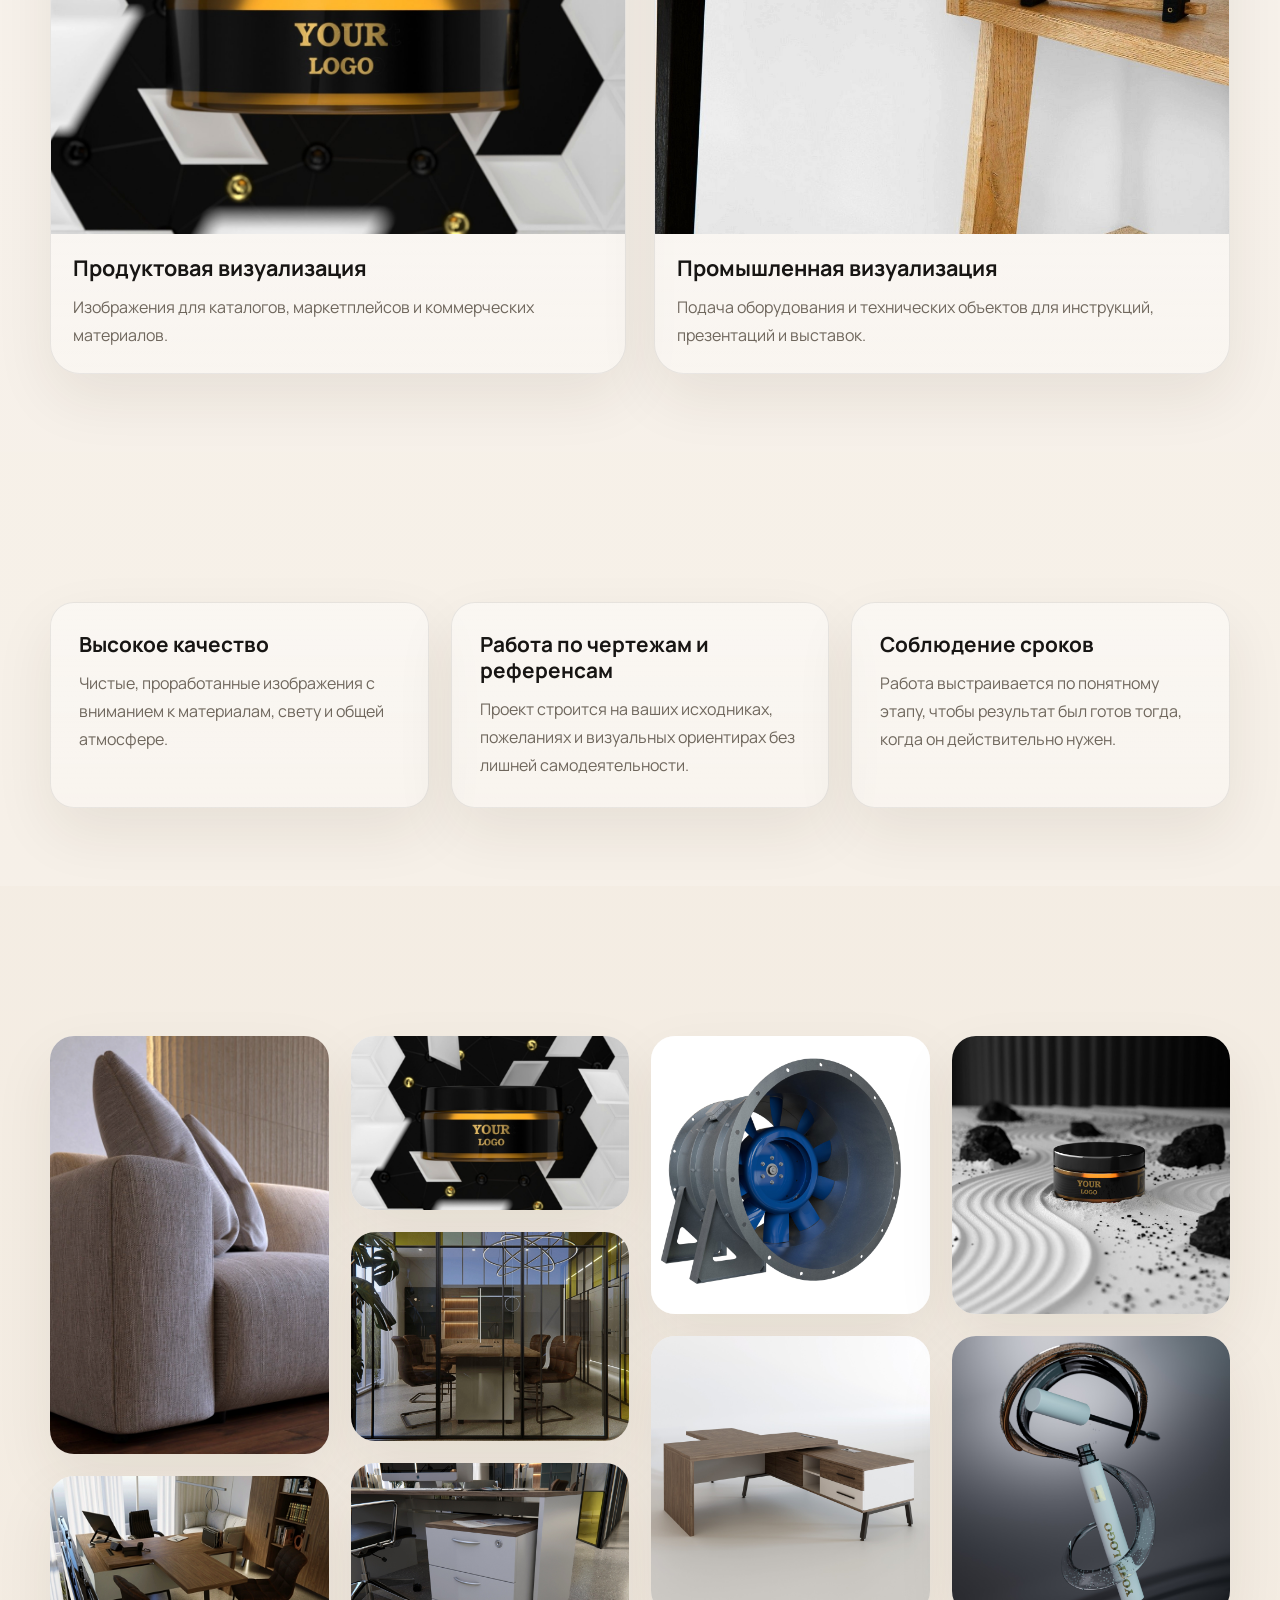
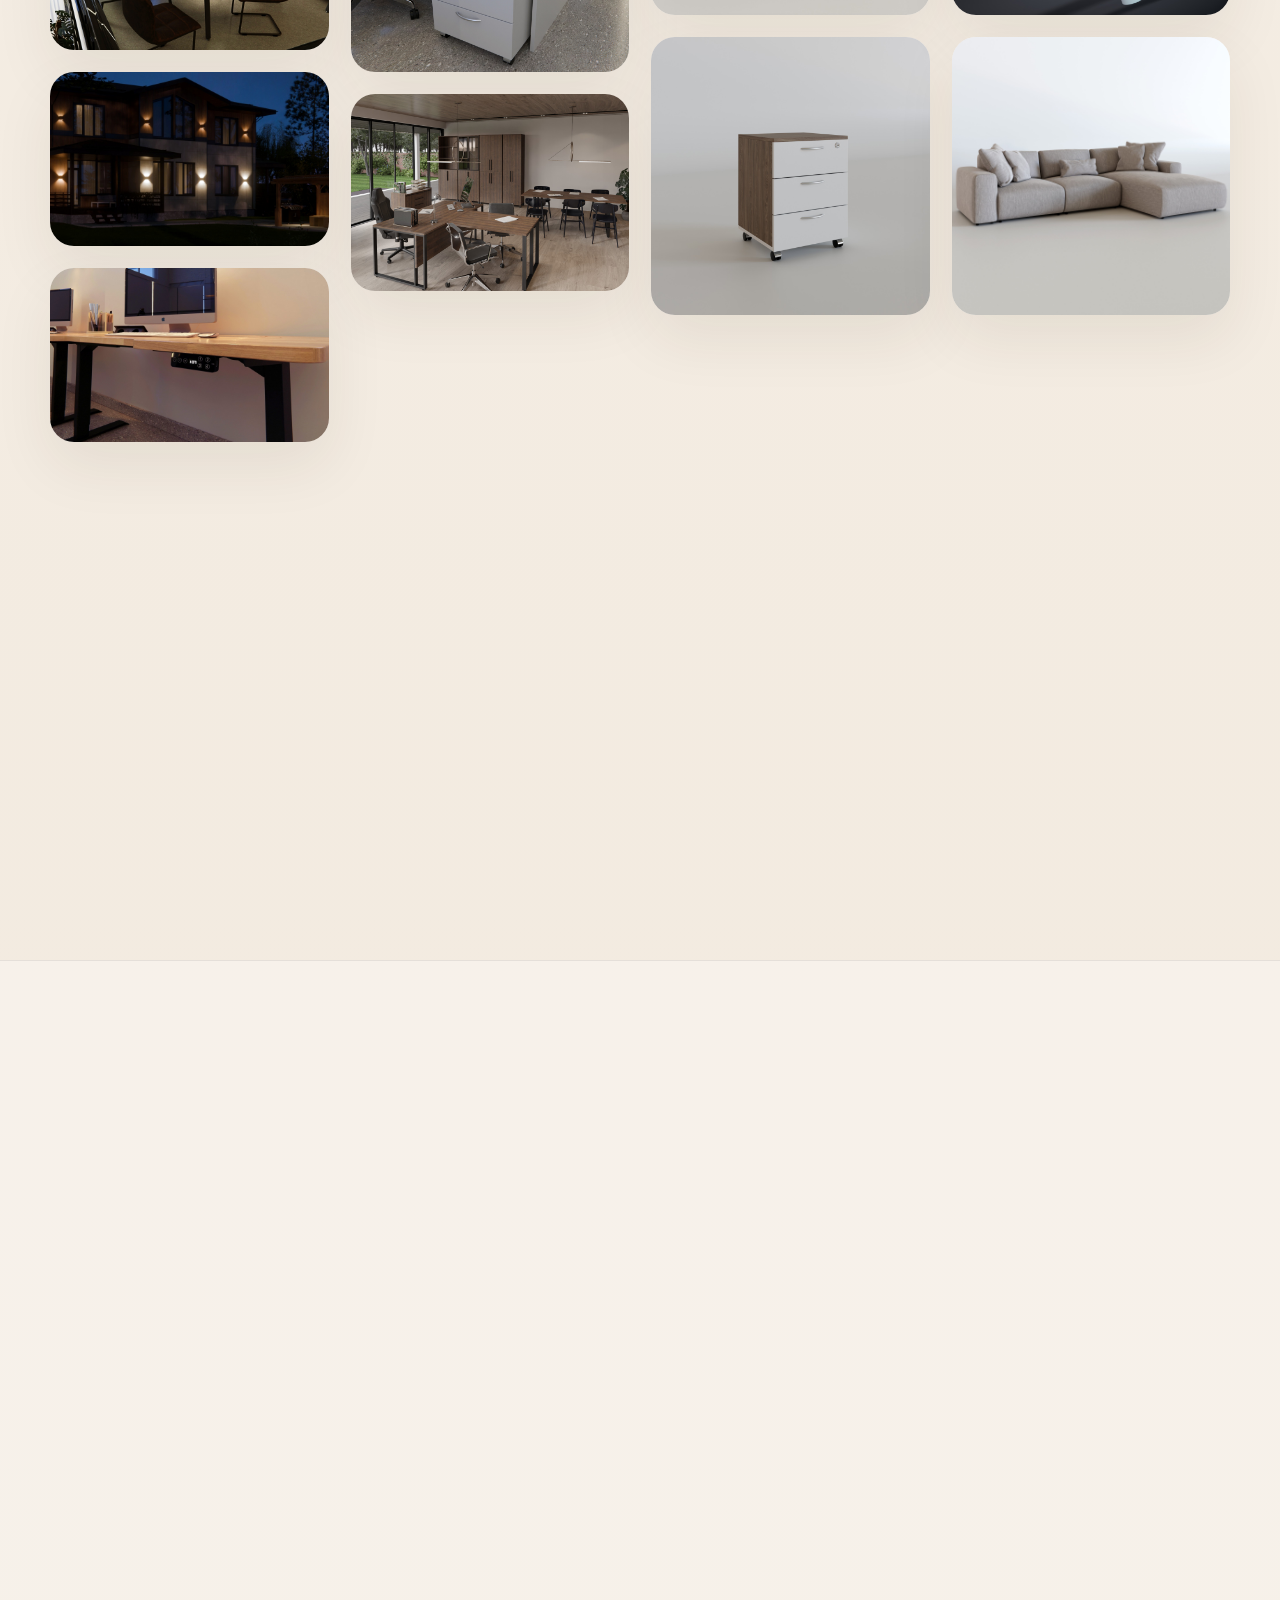
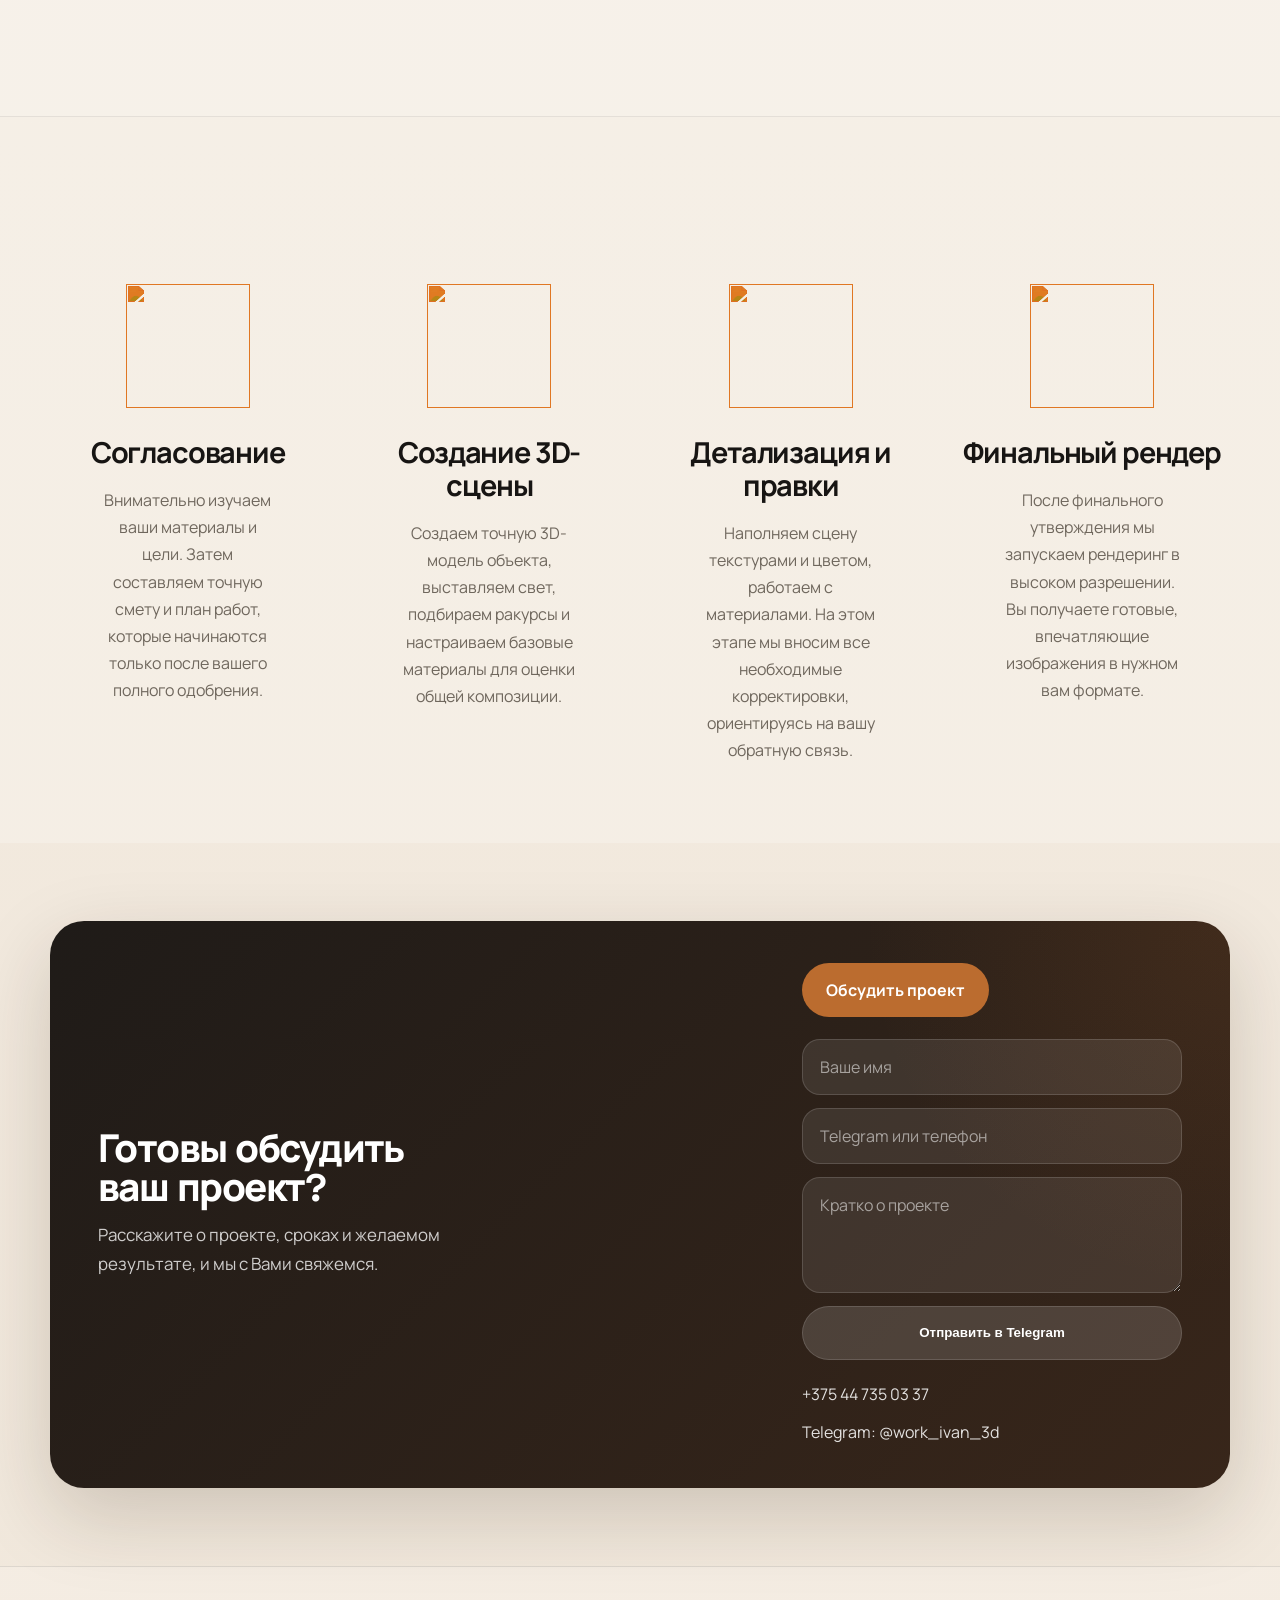
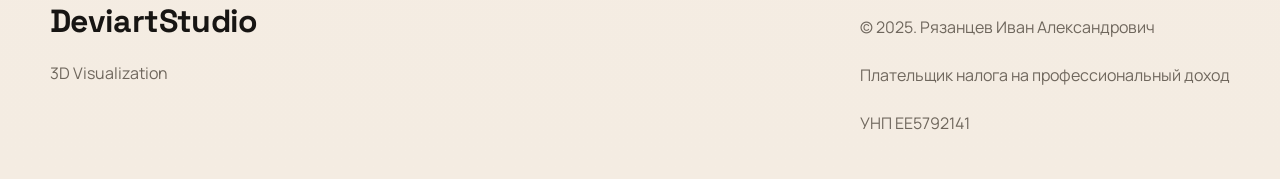
==== commit 299bb8e5: "Update SEO URLs for narisuem.bel" ====
--- a/index.html
+++ b/index.html
@@ -9,17 +9,17 @@
       content="Профессиональная 3D-визуализация интерьеров, экстерьеров, продуктовых и промышленных проектов для дизайнеров, архитекторов и бизнеса."
     >
     <meta name="robots" content="index, follow">
-    <link rel="canonical" href="https://deviartstudio.by/">
+    <link rel="canonical" href="https://xn--80akirbtiq.xn--90ais/">
     <meta property="og:title" content="3D-визуализация интерьеров, экстерьеров и продукции | DeviartStudio">
     <meta
       property="og:description"
       content="Помощь дизайнерам, архитекторам и бизнесу эффектно представлять свои проекты."
     >
     <meta property="og:type" content="website">
-    <meta property="og:url" content="https://deviartstudio.by/">
+    <meta property="og:url" content="https://xn--80akirbtiq.xn--90ais/">
     <meta property="og:site_name" content="DeviartStudio">
     <meta property="og:locale" content="ru_BY">
-    <meta property="og:image" content="https://deviartstudio.by/assets/images/social/site-preview.jpg">
+    <meta property="og:image" content="https://xn--80akirbtiq.xn--90ais/assets/images/social/site-preview.jpg">
     <meta property="og:image:alt" content="DeviartStudio - студия 3D-визуализации">
     <meta name="twitter:card" content="summary_large_image">
     <meta name="twitter:title" content="3D-визуализация интерьеров, экстерьеров и продукции | DeviartStudio">
@@ -27,7 +27,7 @@
       name="twitter:description"
       content="Профессиональная 3D-визуализация интерьеров, экстерьеров, продуктовых и промышленных проектов."
     >
-    <meta name="twitter:image" content="https://deviartstudio.by/assets/images/social/site-preview.jpg">
+    <meta name="twitter:image" content="https://xn--80akirbtiq.xn--90ais/assets/images/social/site-preview.jpg">
     <link rel="icon" type="image/png" href="assets/logo.png">
     <link rel="preconnect" href="https://fonts.googleapis.com">
     <link rel="preconnect" href="https://fonts.gstatic.com" crossorigin>
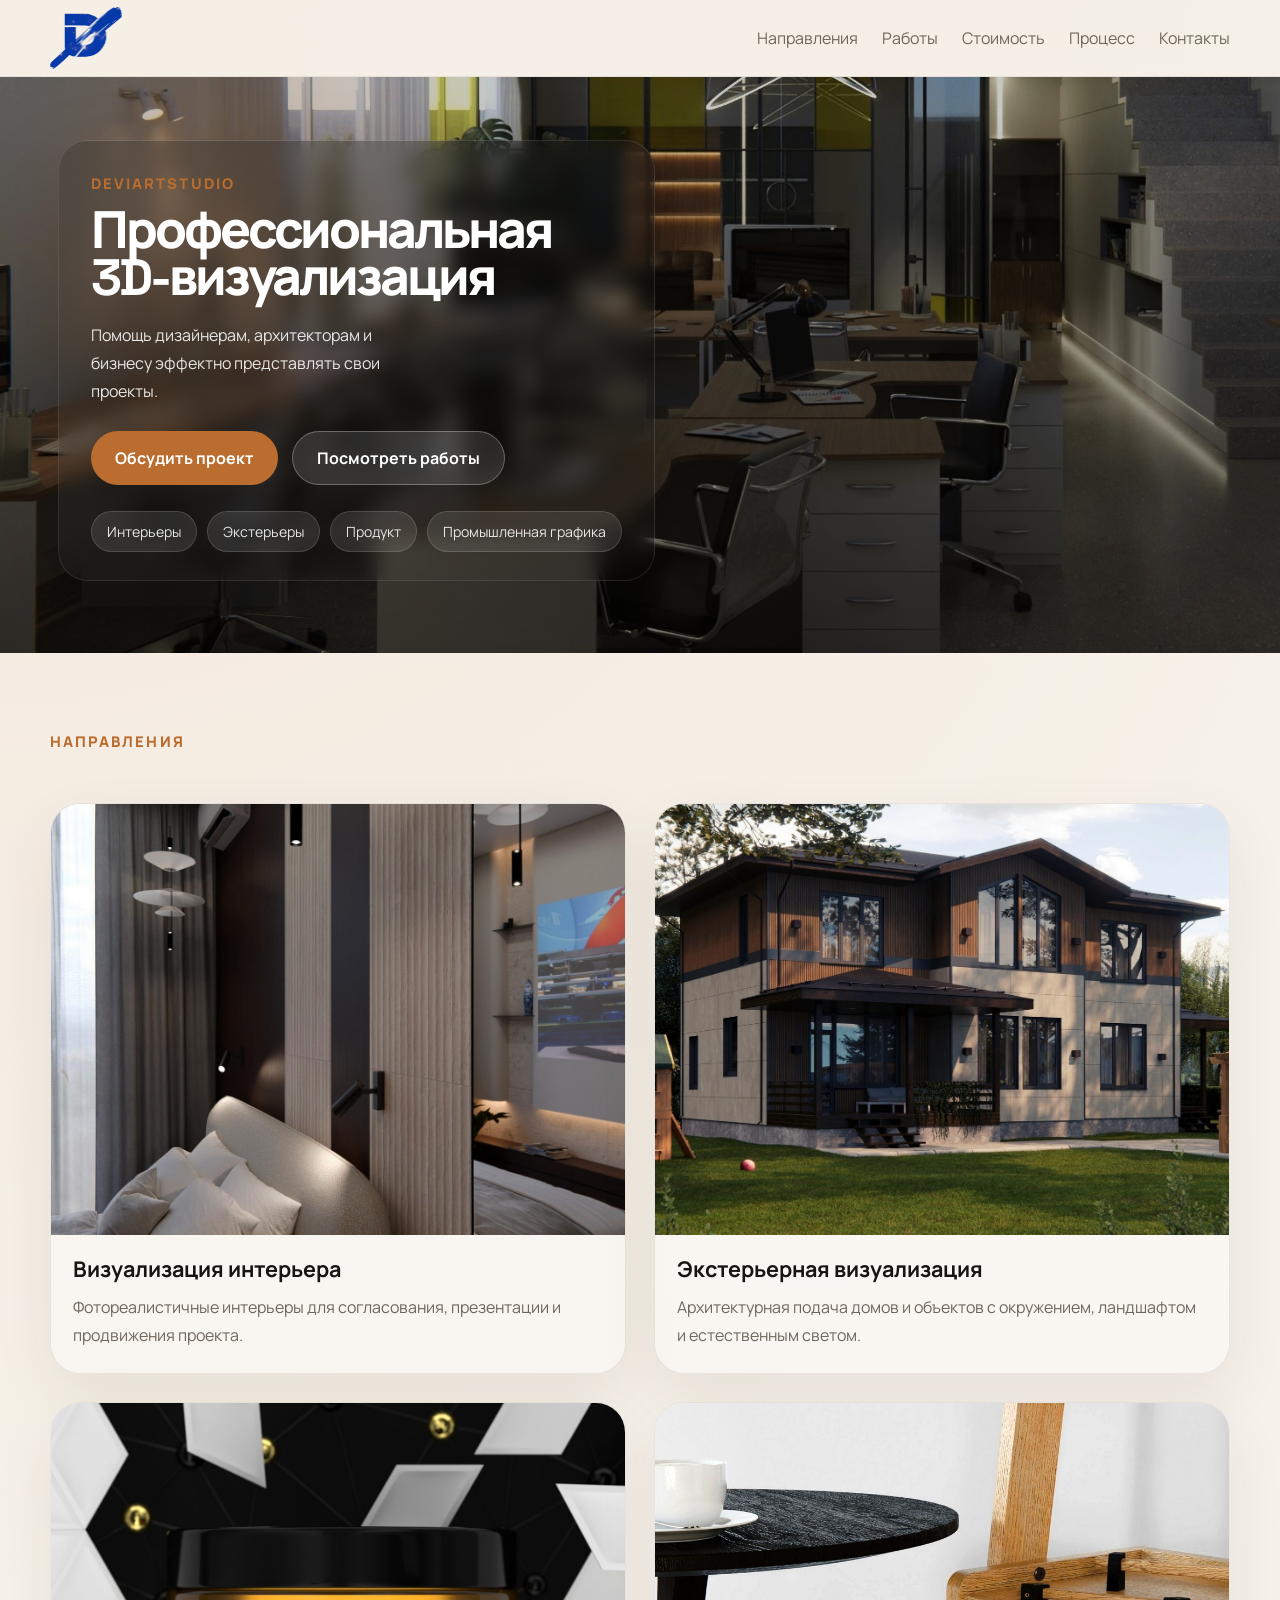
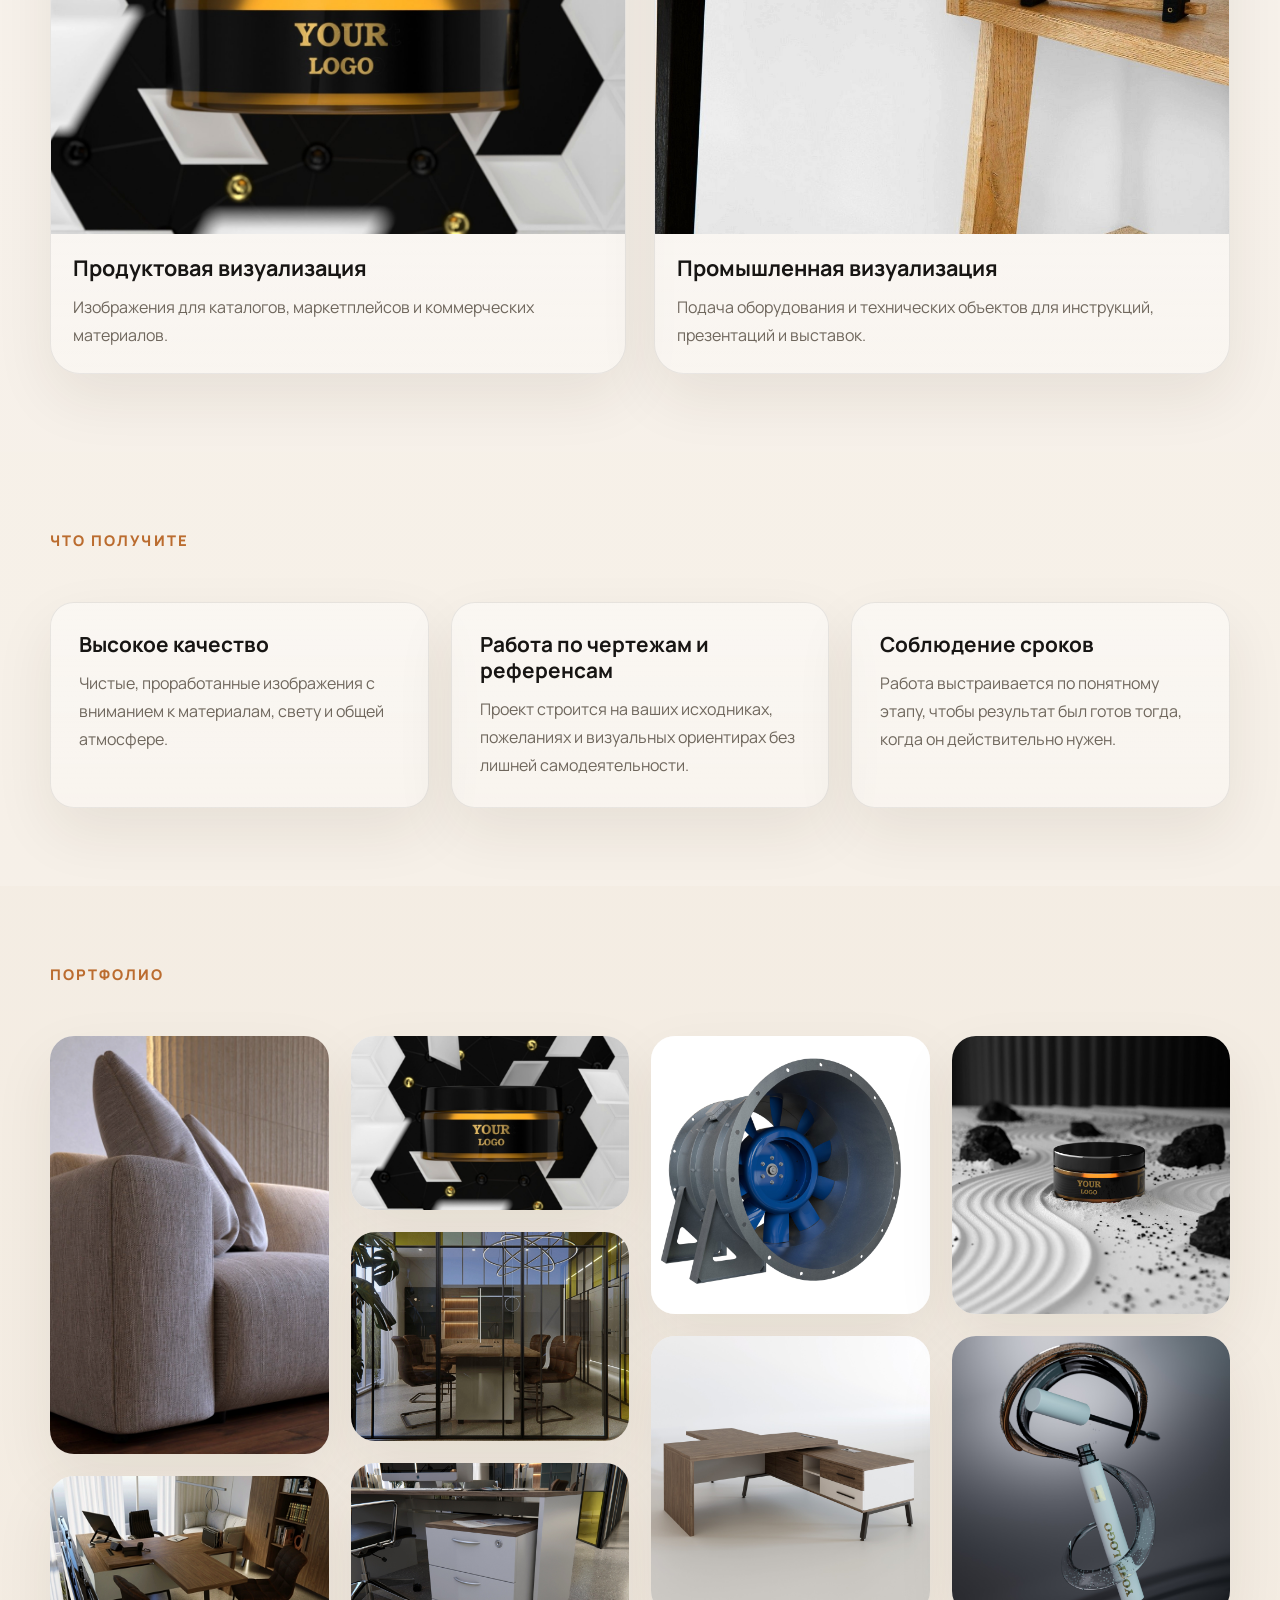
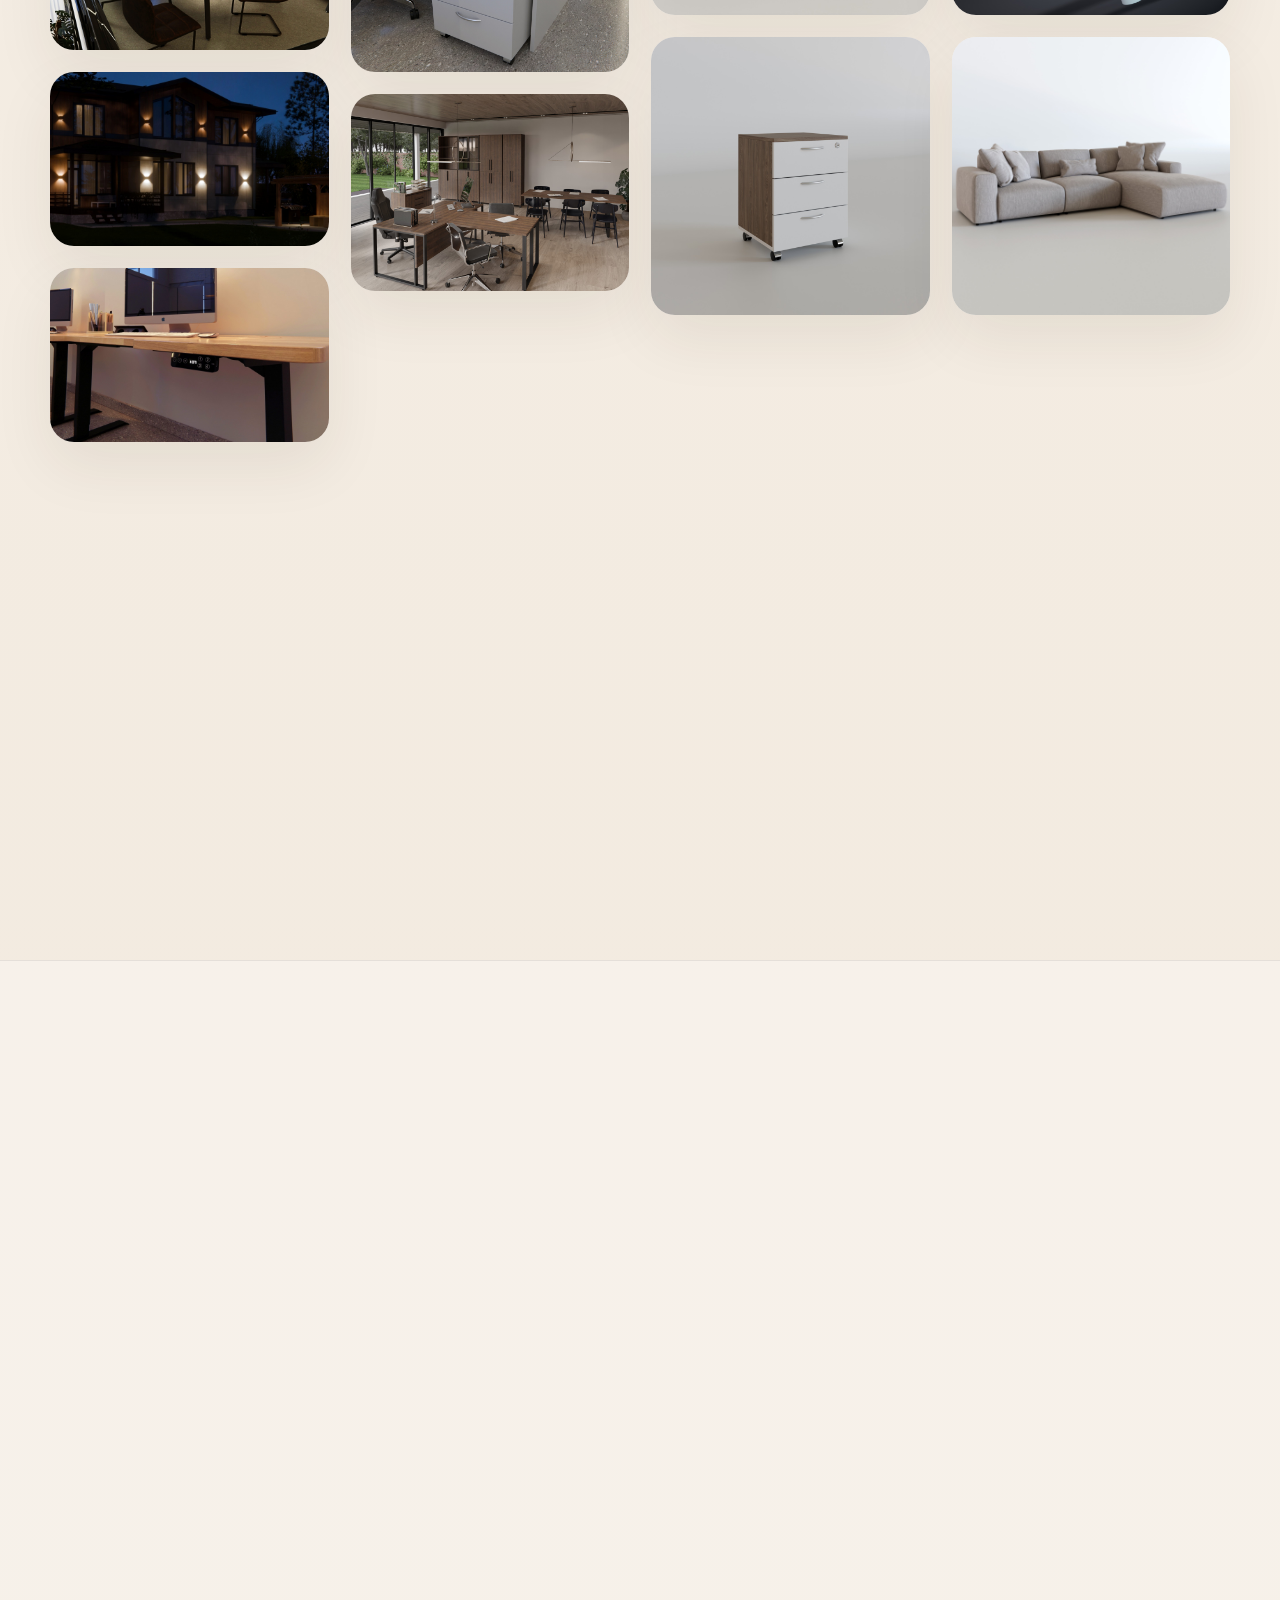
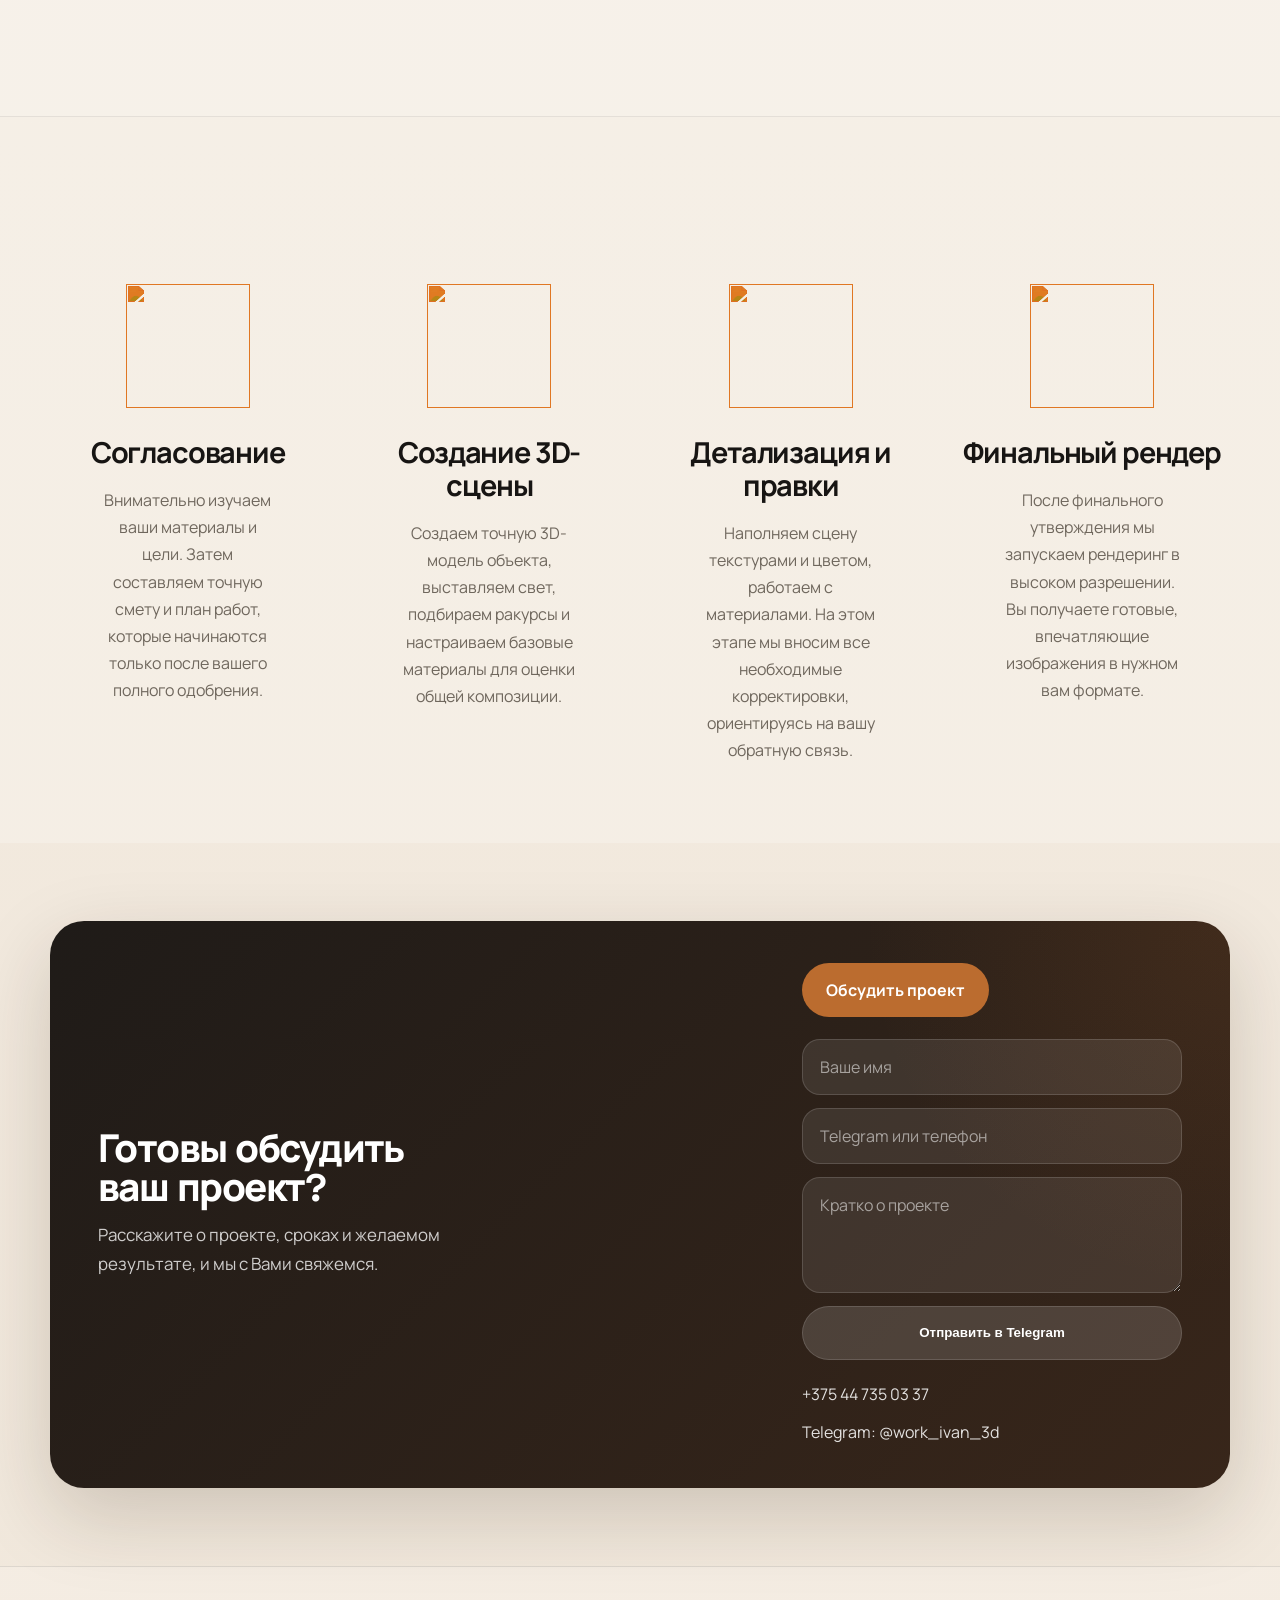
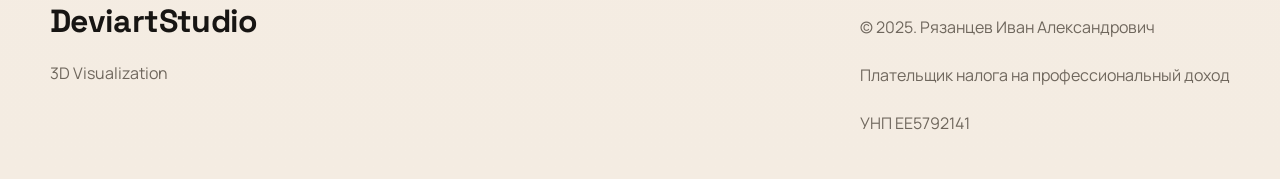
==== commit 6984ab01: "Add Yandex Metrika counter" ====
--- a/index.html
+++ b/index.html
@@ -29,6 +29,40 @@
     >
     <meta name="twitter:image" content="https://xn--80akirbtiq.xn--90ais/assets/images/social/site-preview.jpg">
     <link rel="icon" type="image/png" href="assets/logo.png">
+    <!-- Yandex.Metrika counter -->
+    <script type="text/javascript">
+      (function(m, e, t, r, i, k, a) {
+        m[i] = m[i] || function() {
+          (m[i].a = m[i].a || []).push(arguments);
+        };
+        m[i].l = 1 * new Date();
+        for (let j = 0; j < document.scripts.length; j += 1) {
+          if (document.scripts[j].src === r) {
+            return;
+          }
+        }
+        k = e.createElement(t);
+        a = e.getElementsByTagName(t)[0];
+        k.async = 1;
+        k.src = r;
+        a.parentNode.insertBefore(k, a);
+      })(window, document, "script", "https://mc.yandex.ru/metrika/tag.js?id=108509295", "ym");
+
+      ym(108509295, "init", {
+        ssr: true,
+        webvisor: true,
+        clickmap: true,
+        ecommerce: "dataLayer",
+        referrer: document.referrer,
+        url: location.href,
+        accurateTrackBounce: true,
+        trackLinks: true
+      });
+    </script>
+    <noscript>
+      <div><img src="https://mc.yandex.ru/watch/108509295" style="position:absolute; left:-9999px;" alt=""></div>
+    </noscript>
+    <!-- /Yandex.Metrika counter -->
     <link rel="preconnect" href="https://fonts.googleapis.com">
     <link rel="preconnect" href="https://fonts.gstatic.com" crossorigin>
     <link
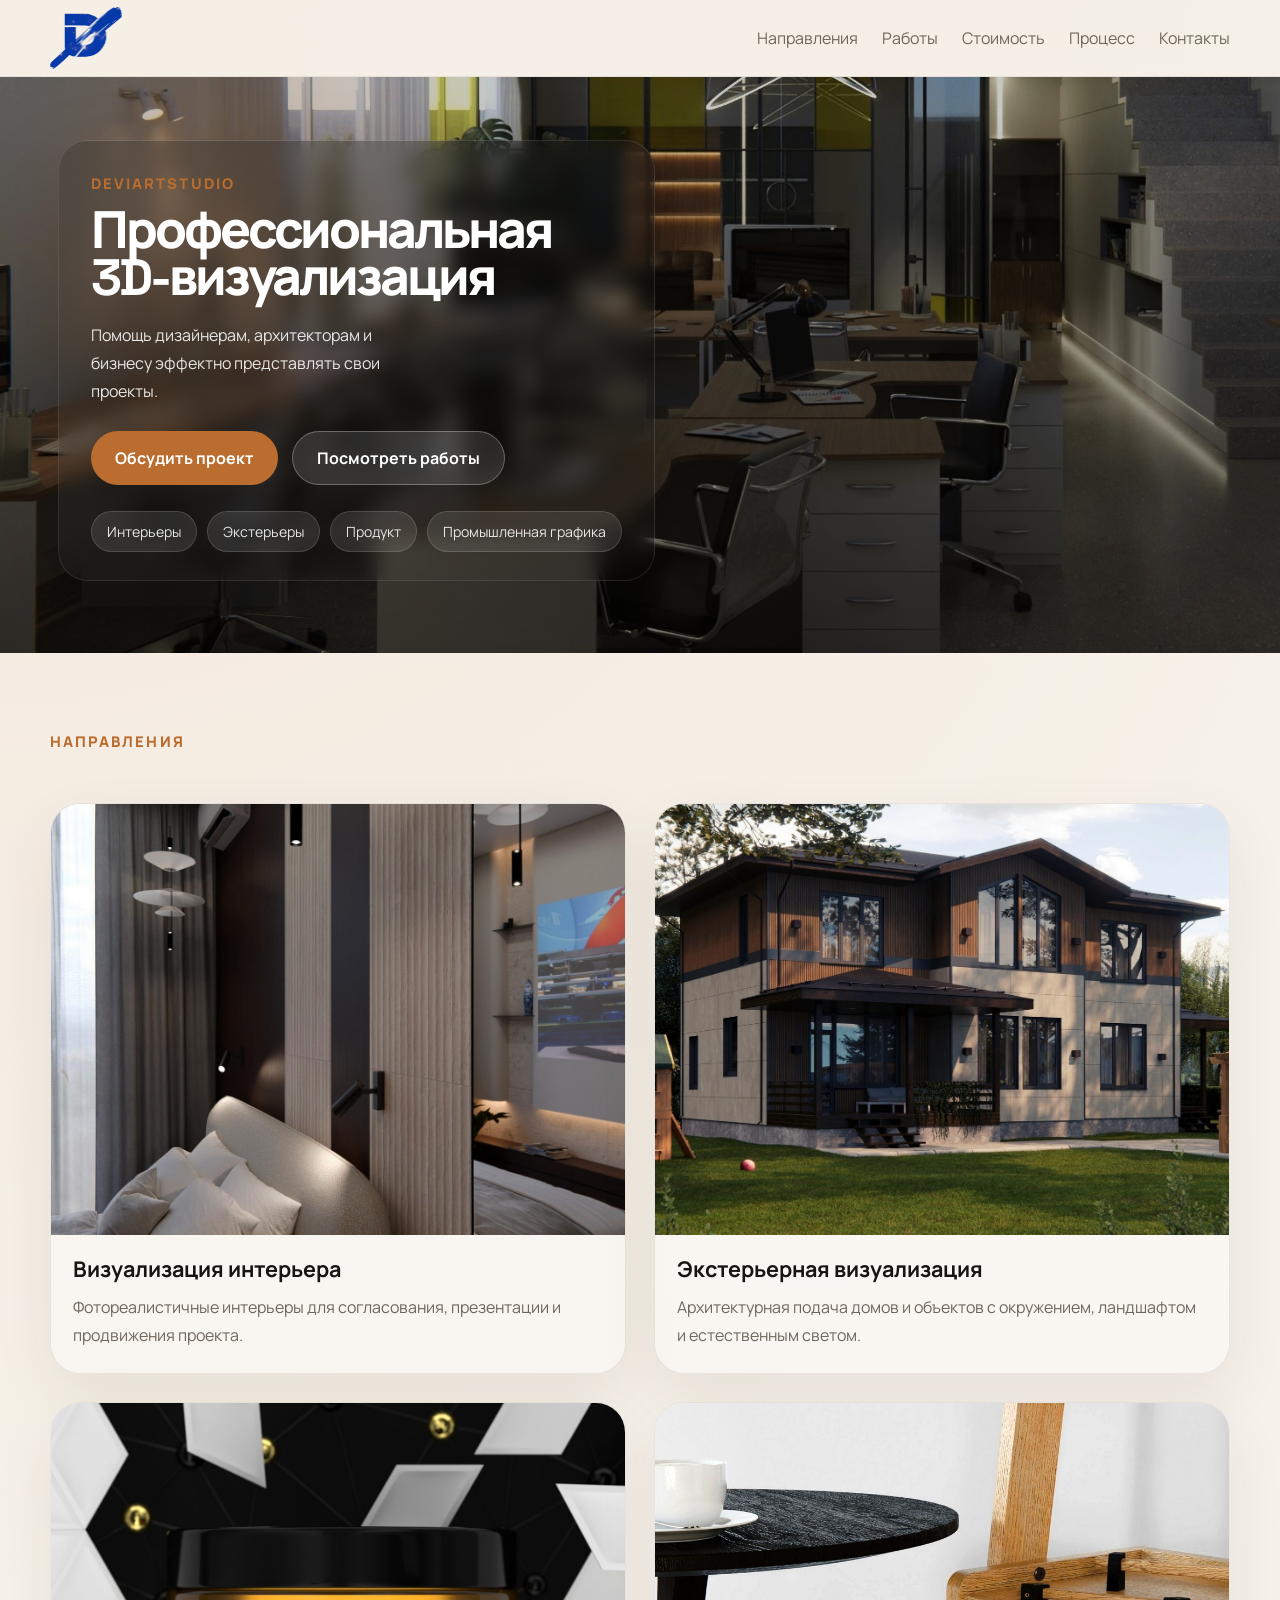
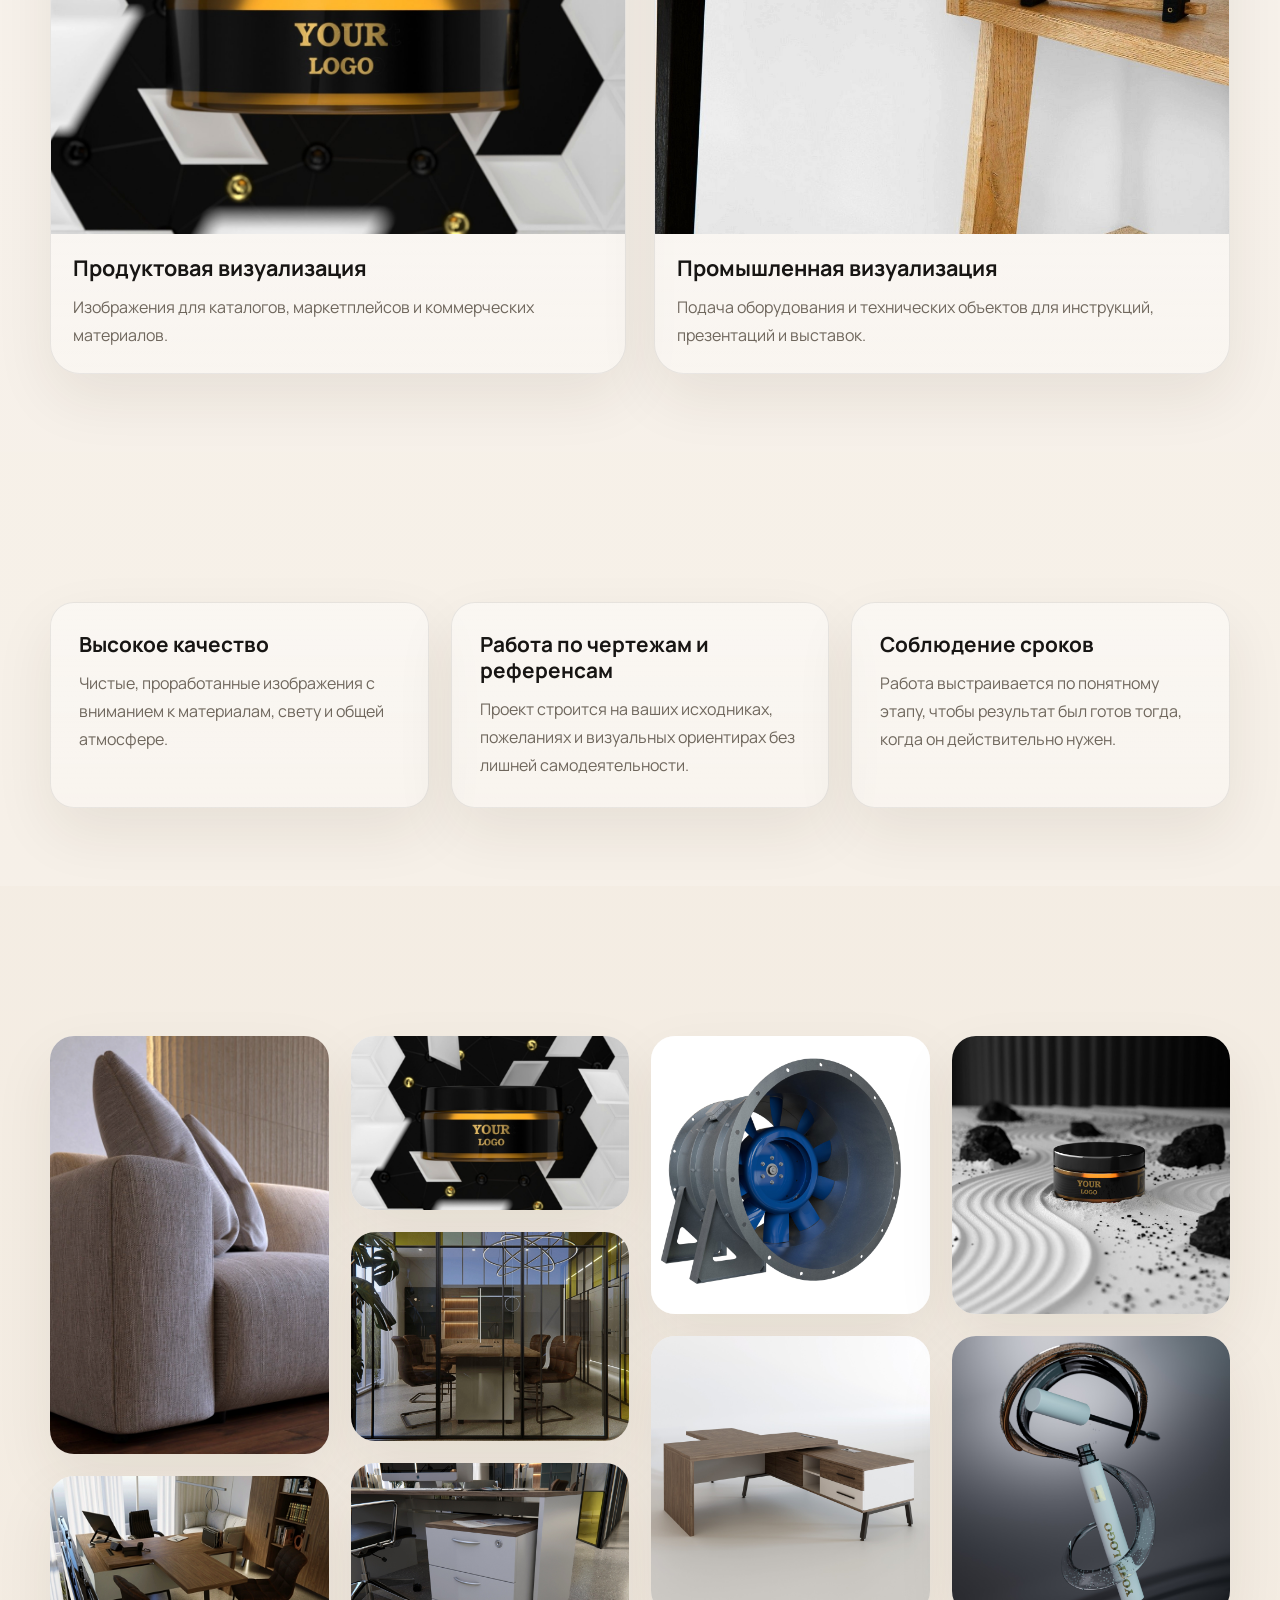
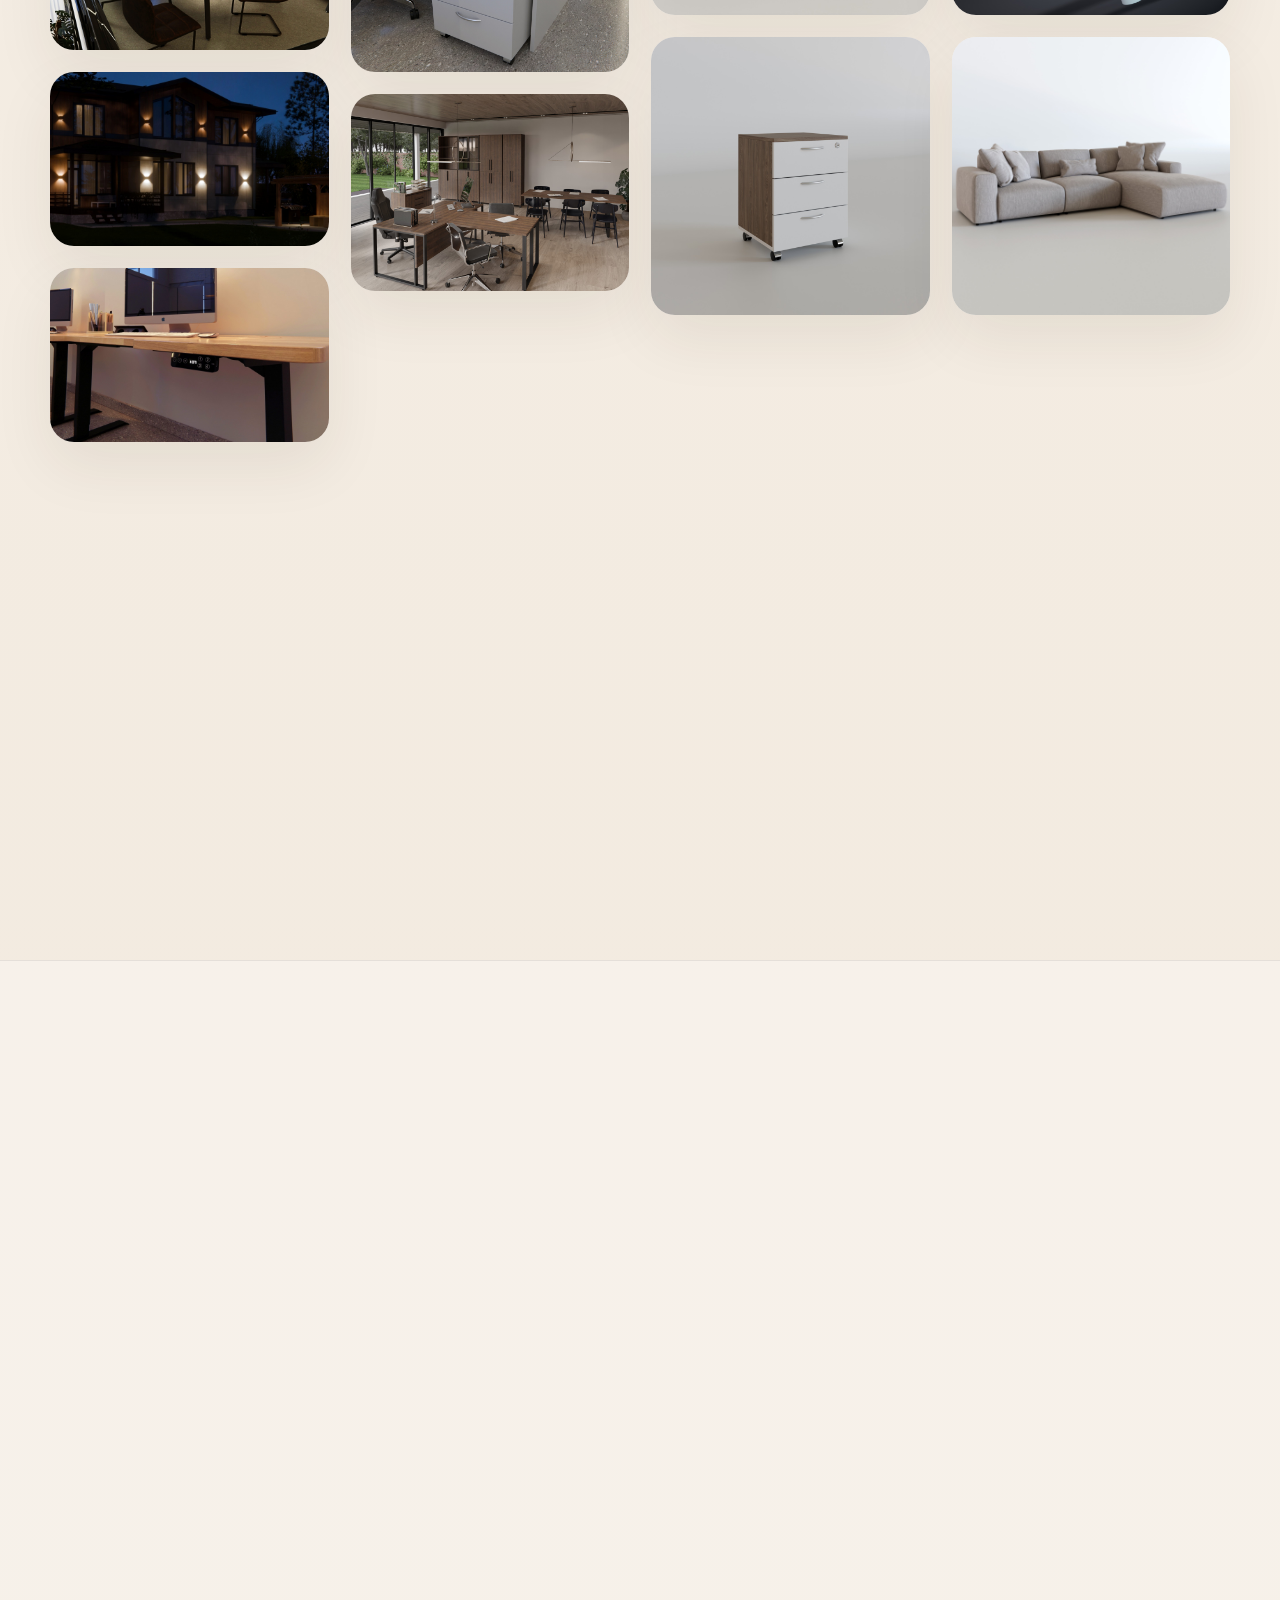
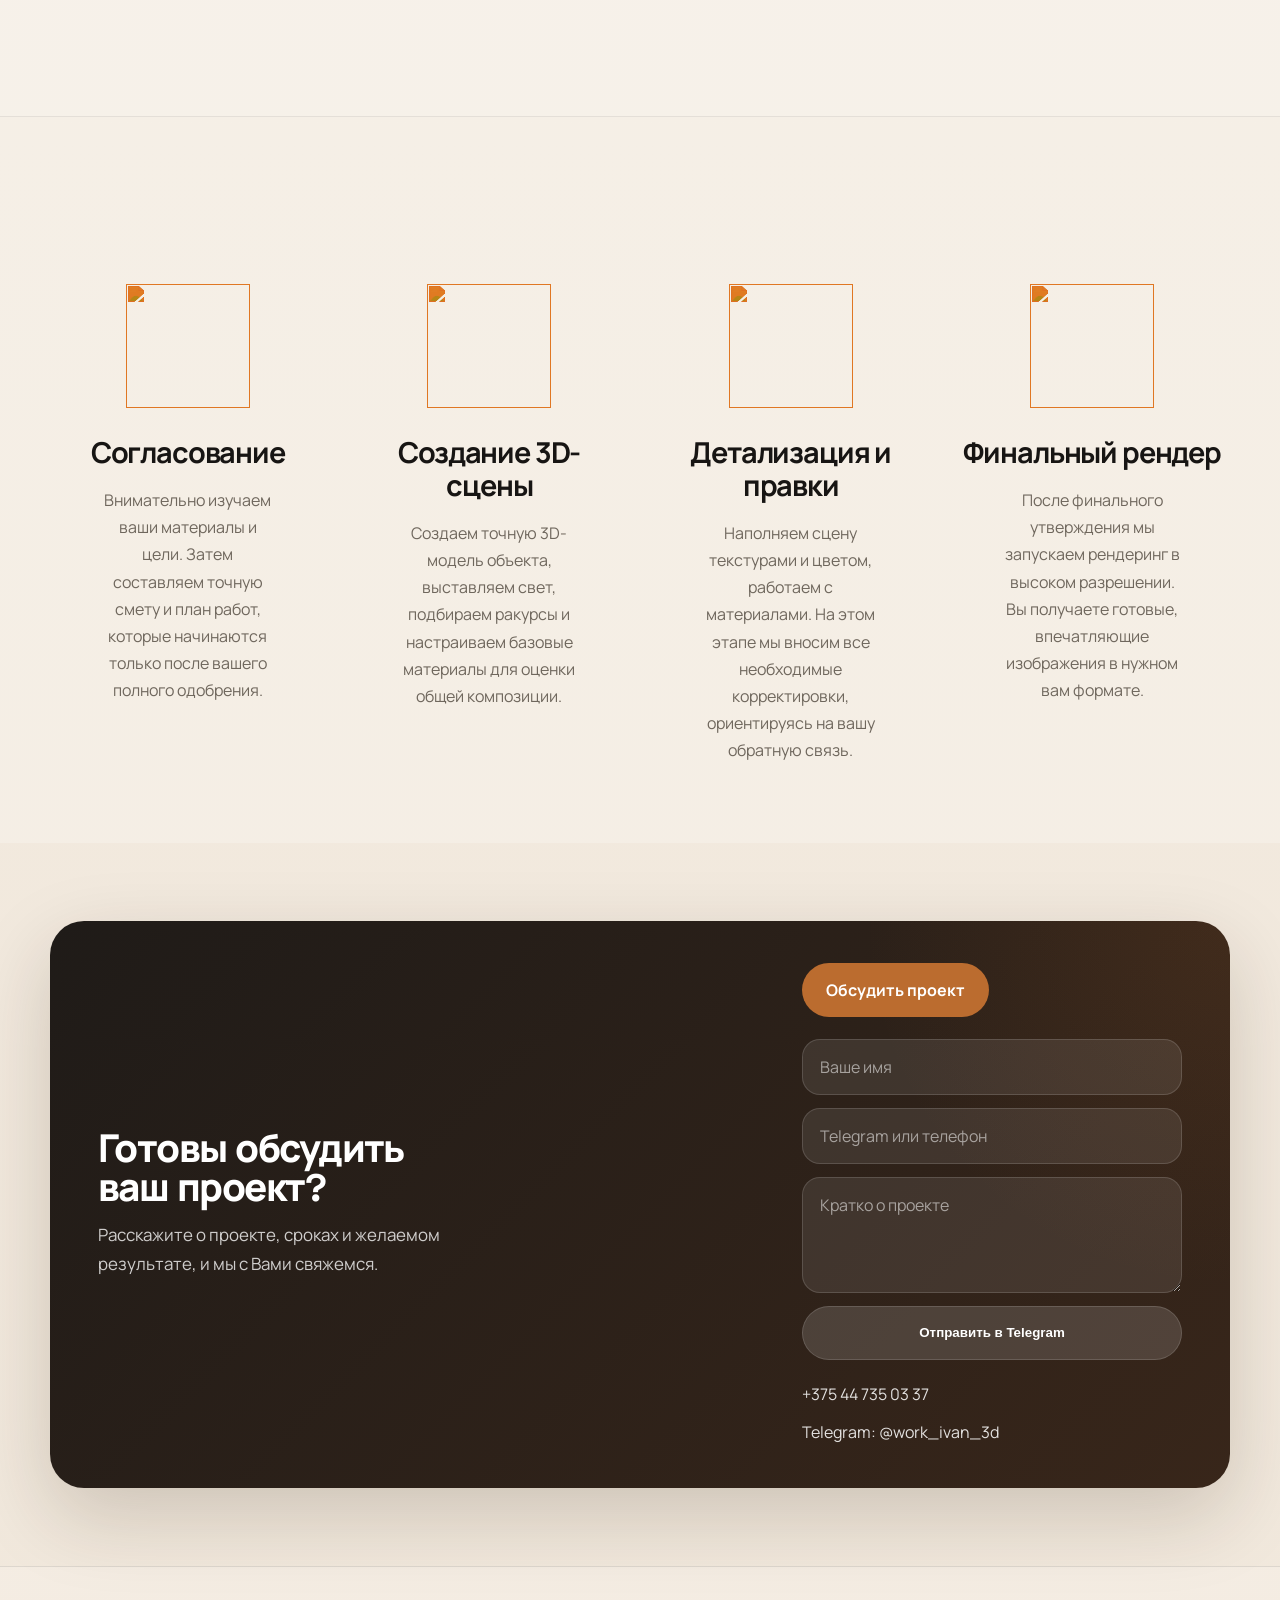
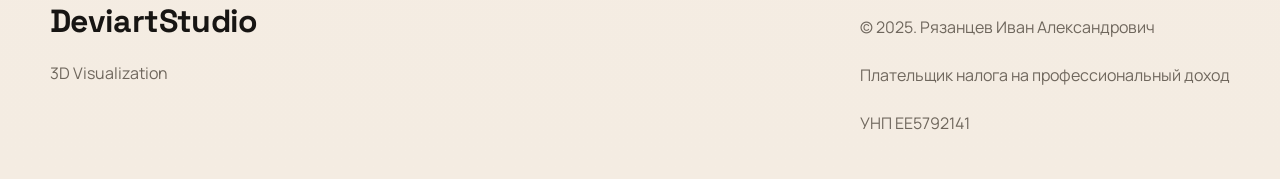
==== commit 903146f4: "Make contact name optional" ====
--- a/index.html
+++ b/index.html
@@ -372,7 +372,7 @@
                 Обсудить проект
               </a>
               <form class="contact-form" id="telegram-form">
-                <input class="contact-input" type="text" name="name" placeholder="Ваше имя" required>
+                <input class="contact-input" type="text" name="name" placeholder="Ваше имя">
                 <input class="contact-input" type="text" name="contact" placeholder="Telegram или телефон" required>
                 <textarea class="contact-input contact-textarea" name="project" placeholder="Кратко о проекте" required></textarea>
                 <button class="button button-secondary button-secondary--solid" type="submit">
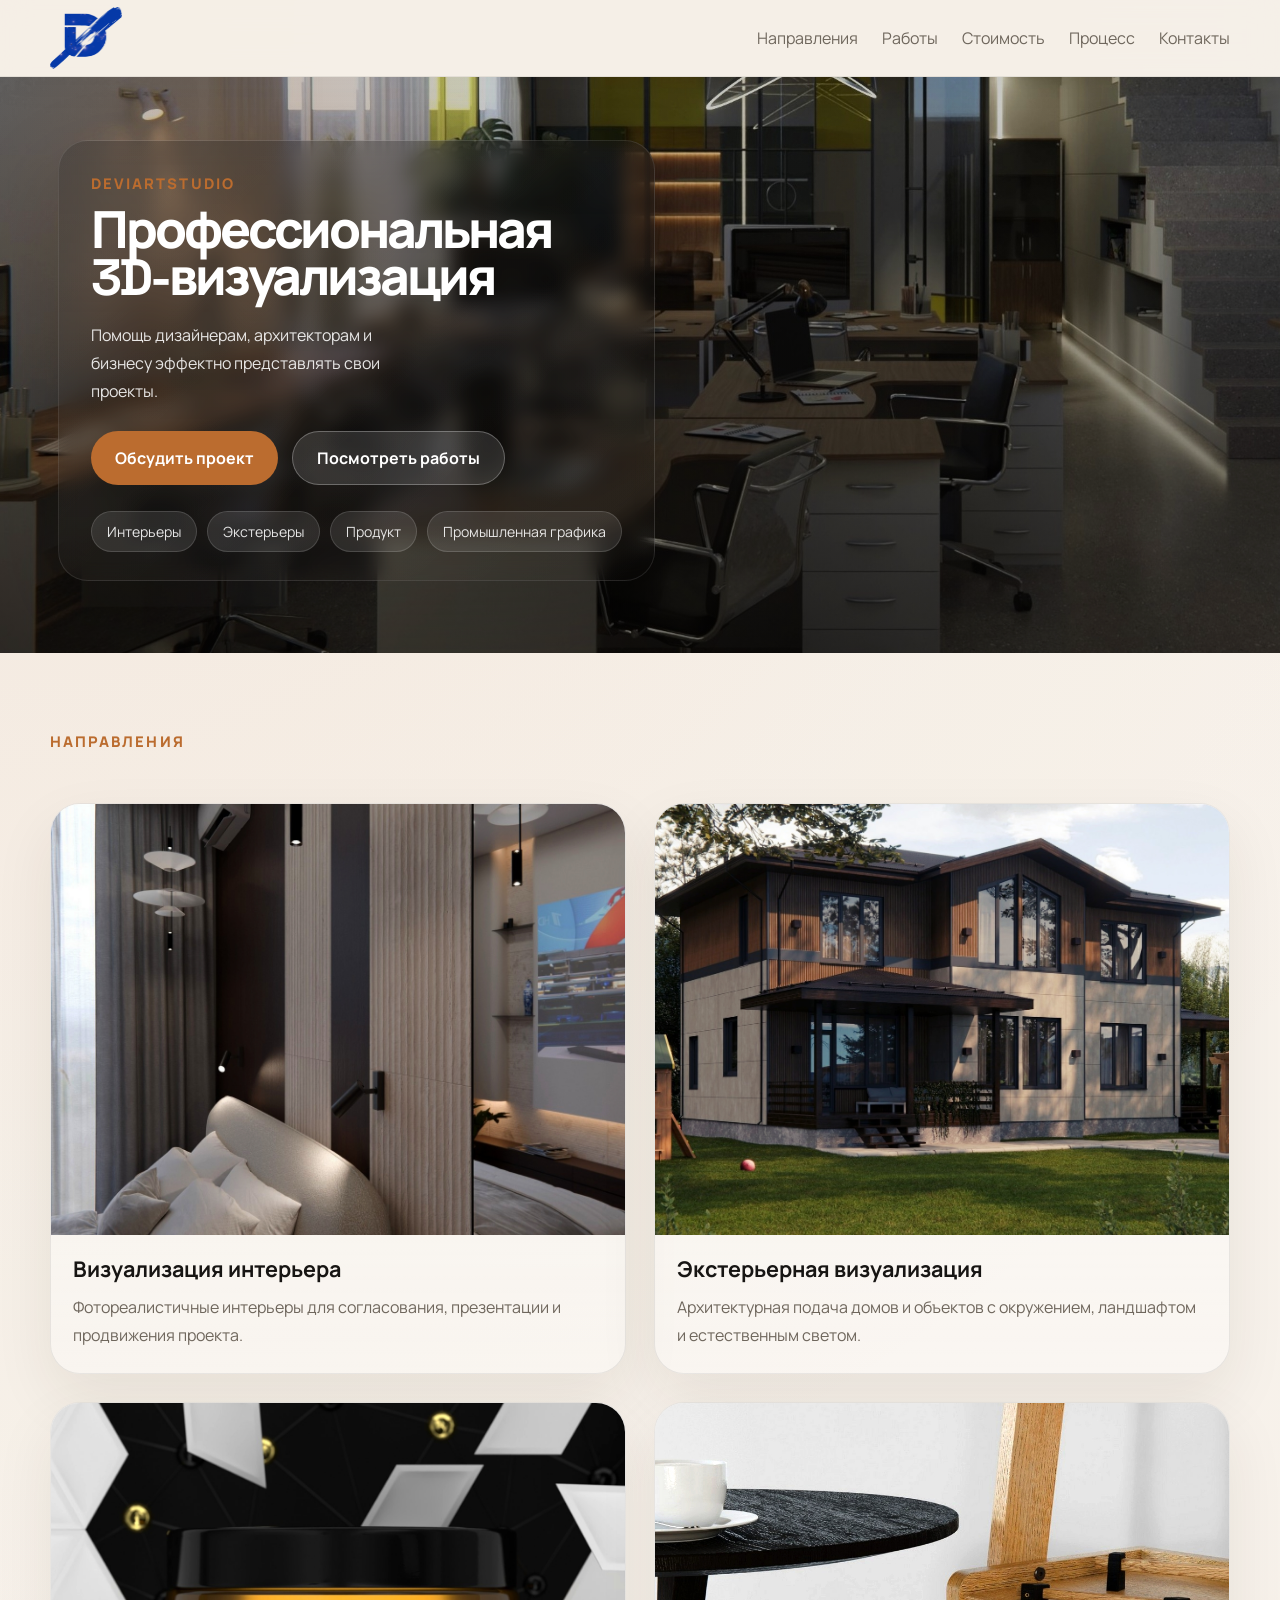
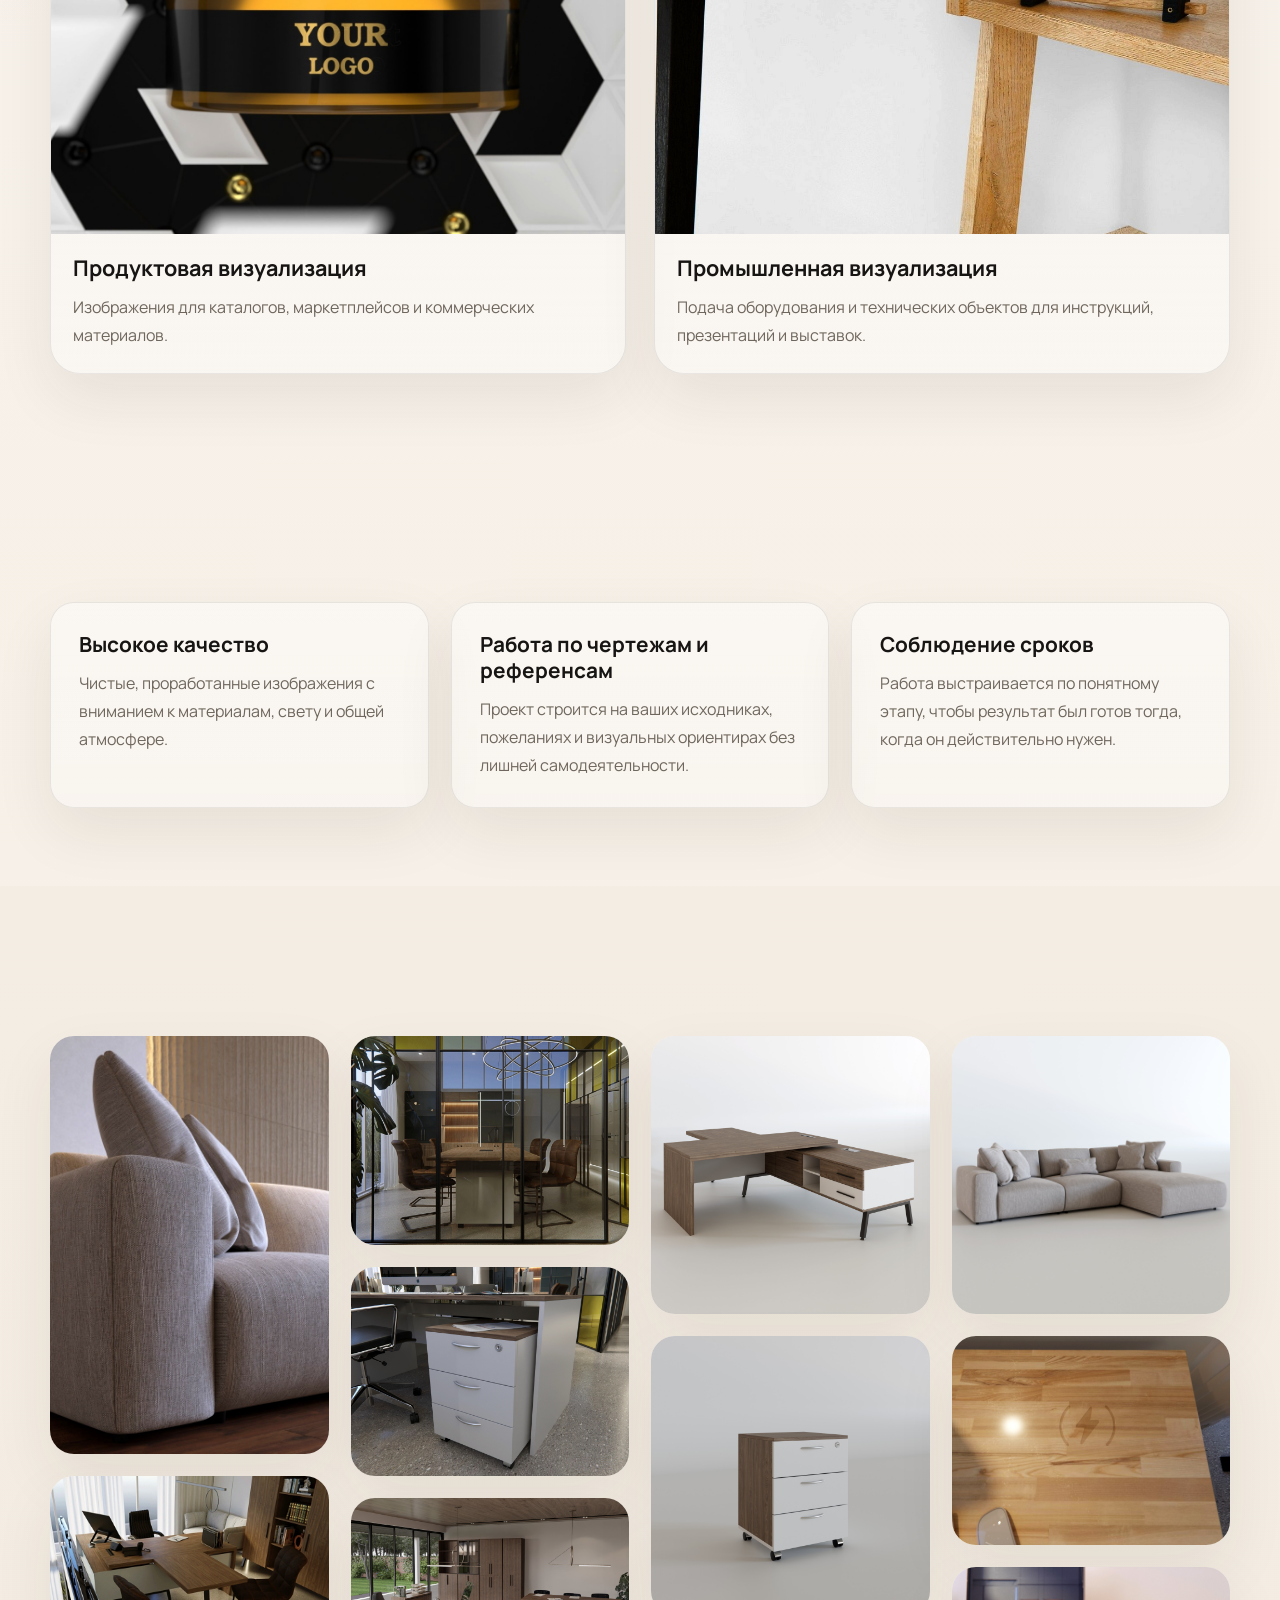
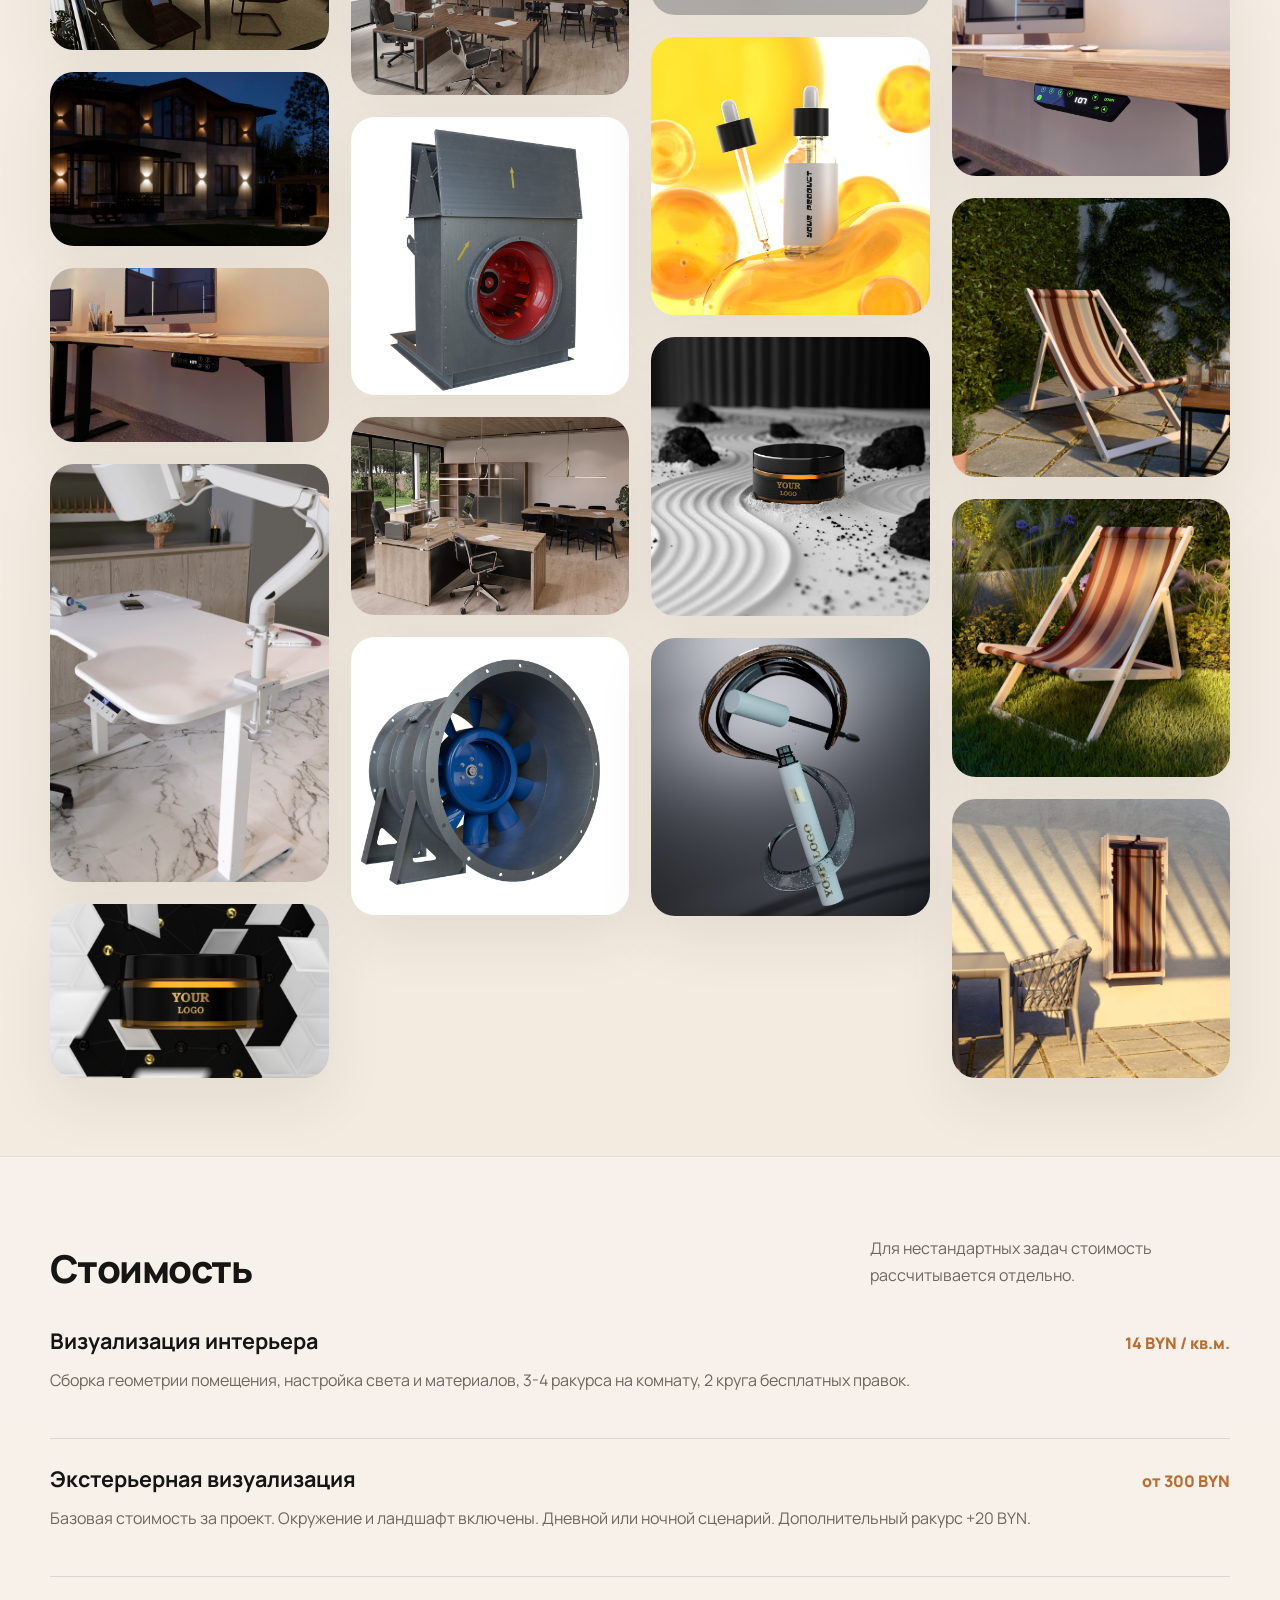
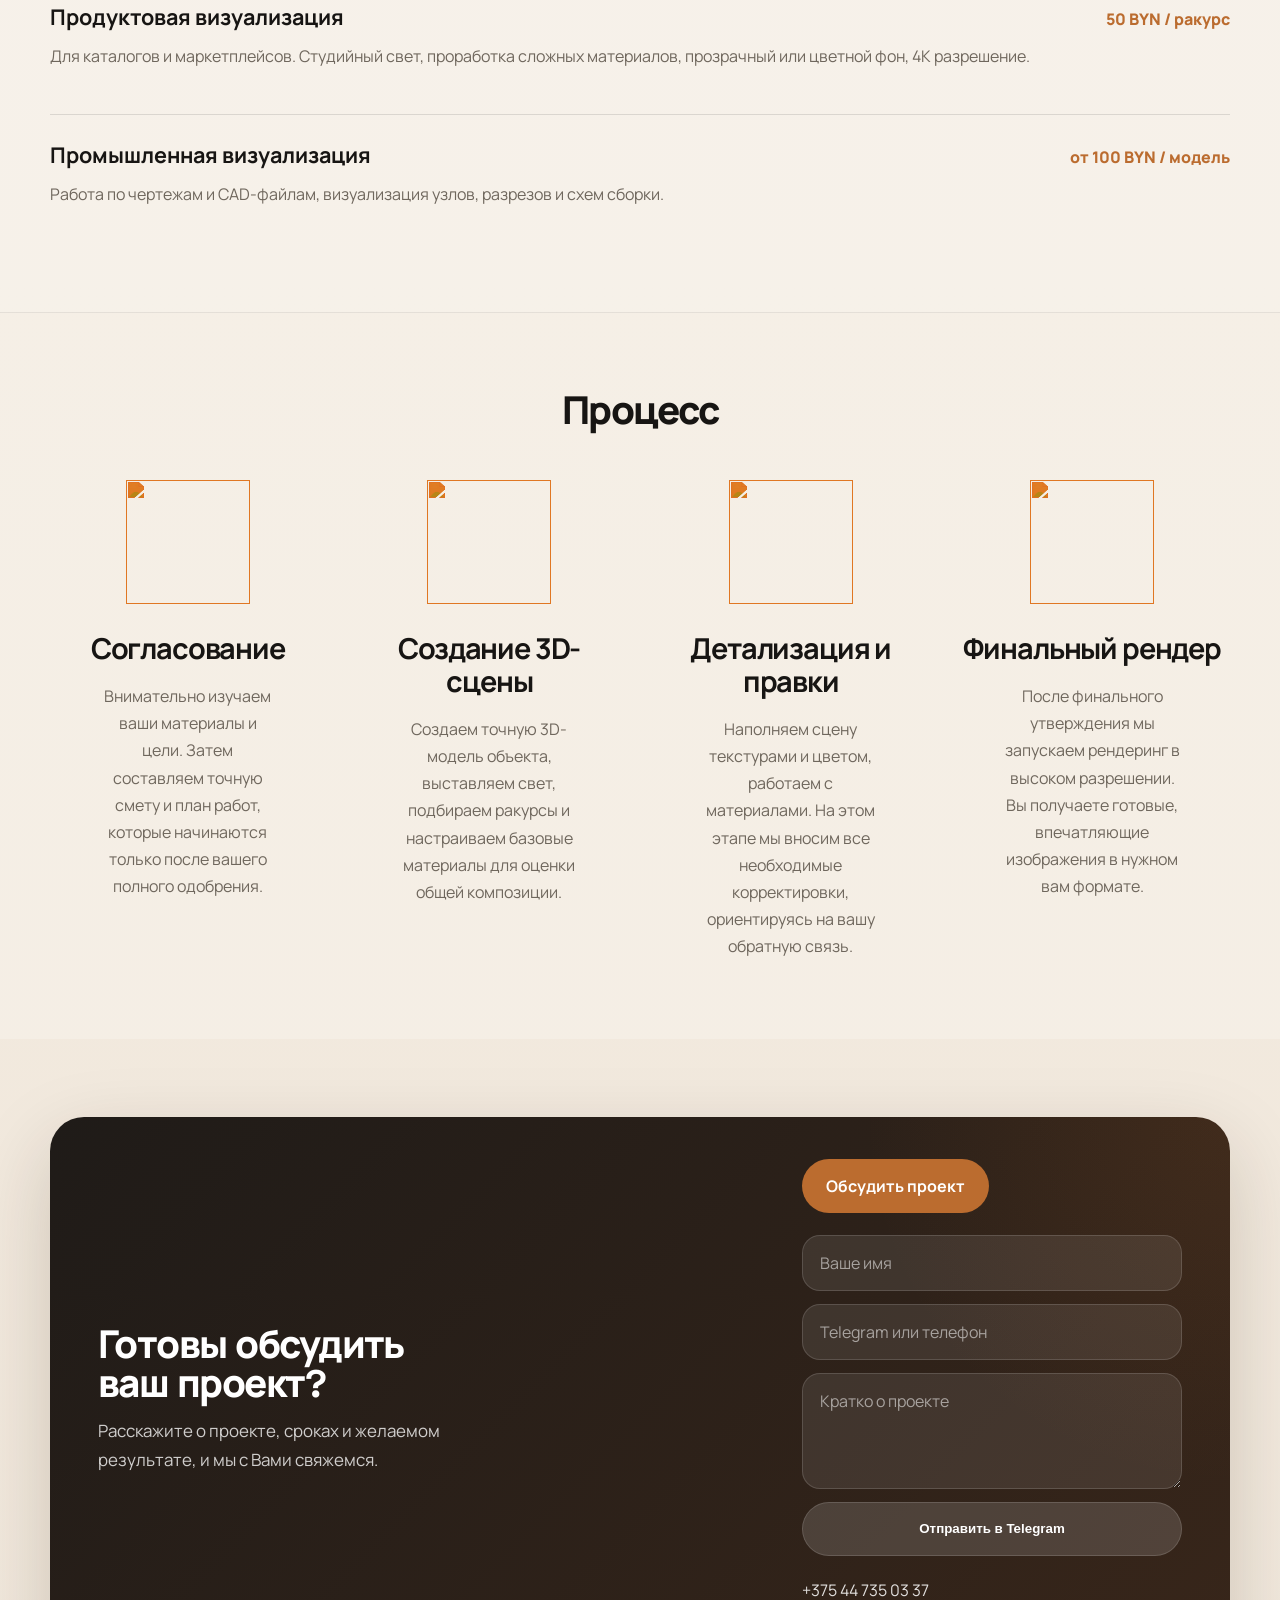
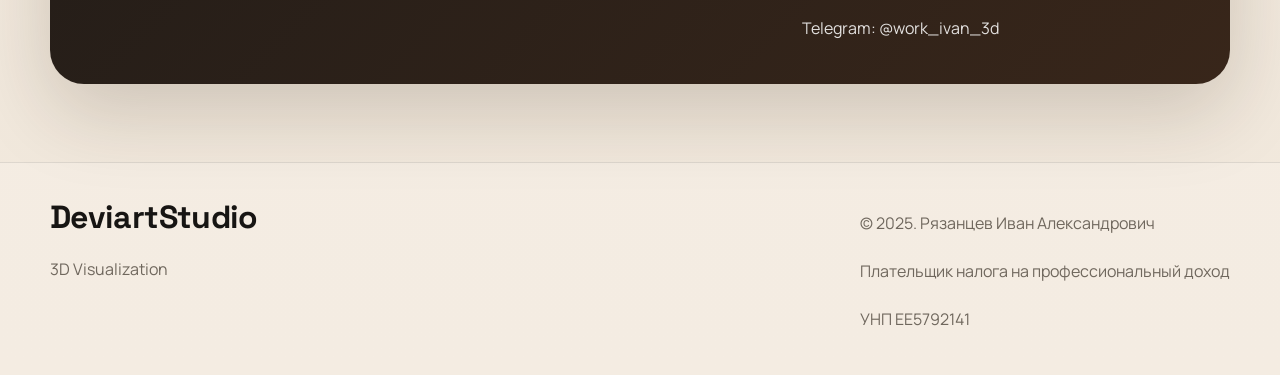
==== commit 69bc9b44: "Convert portfolio gallery to data-driven rendering" ====
--- a/index.html
+++ b/index.html
@@ -190,67 +190,12 @@
             <p class="section-label">Портфолио</p>
           </div>
 
-          <div class="container portfolio-grid">
-            <article class="portfolio-item">
-              <img src="assets/images/portfolio/portfolio-01.jpg" alt="Реализованный проект 1" loading="lazy">
-            </article>
-            <article class="portfolio-item">
-              <img src="assets/images/portfolio/portfolio-02.jpg" alt="Реализованный проект 2" loading="lazy">
-            </article>
-            <article class="portfolio-item">
-              <img src="assets/images/portfolio/portfolio-03.jpg" alt="Реализованный проект 3" loading="lazy">
-            </article>
-            <article class="portfolio-item">
-              <img src="assets/images/portfolio/portfolio-04.jpg" alt="Реализованный проект 4" loading="lazy">
-            </article>
-            <article class="portfolio-item">
-              <img src="assets/images/portfolio/portfolio-05.jpg" alt="Реализованный проект 5" loading="lazy">
-            </article>
-            <article class="portfolio-item">
-              <img src="assets/images/portfolio/portfolio-06.jpg" alt="Реализованный проект 6" loading="lazy">
-            </article>
-            <article class="portfolio-item">
-              <img src="assets/images/portfolio/portfolio-07.jpg" alt="Реализованный проект 7" loading="lazy">
-            </article>
-            <article class="portfolio-item">
-              <img src="assets/images/portfolio/portfolio-08.jpg" alt="Реализованный проект 8" loading="lazy">
-            </article>
-            <article class="portfolio-item">
-              <img src="assets/images/portfolio/portfolio-09.jpg" alt="Реализованный проект 9" loading="lazy">
-            </article>
-            <article class="portfolio-item">
-              <img src="assets/images/portfolio/portfolio-10.jpg" alt="Реализованный проект 10" loading="lazy">
-            </article>
-            <article class="portfolio-item">
-              <img src="assets/images/portfolio/portfolio-11.png" alt="Реализованный проект 11" loading="lazy">
-            </article>
-            <article class="portfolio-item">
-              <img src="assets/images/portfolio/portfolio-12.jpg" alt="Реализованный проект 12" loading="lazy">
-            </article>
-            <article class="portfolio-item">
-              <img src="assets/images/portfolio/portfolio-13.jpg" alt="Реализованный проект 13" loading="lazy">
-            </article>
-            <article class="portfolio-item">
-              <img src="assets/images/portfolio/portfolio-14.jpg" alt="Реализованный проект 14" loading="lazy">
-            </article>
-            <article class="portfolio-item">
-              <img src="assets/images/portfolio/portfolio-15.jpg" alt="Реализованный проект 15" loading="lazy">
-            </article>
-            <article class="portfolio-item">
-              <img src="assets/images/portfolio/portfolio-16.jpg" alt="Реализованный проект 16" loading="lazy">
-            </article>
-            <article class="portfolio-item">
-              <img src="assets/images/portfolio/portfolio-17.jpg" alt="Реализованный проект 17" loading="lazy">
-            </article>
-            <article class="portfolio-item">
-              <img src="assets/images/portfolio/portfolio-18.jpg" alt="Реализованный проект 18" loading="lazy">
-            </article>
-            <article class="portfolio-item">
-              <img src="assets/images/portfolio/portfolio-19.jpg" alt="Реализованный проект 19" loading="lazy">
-            </article>
-            <article class="portfolio-item">
-              <img src="assets/images/portfolio/portfolio-20.jpg" alt="Реализованный проект 20" loading="lazy">
-            </article>
+          <div
+            class="container portfolio-grid"
+            id="portfolio-grid"
+            aria-live="polite"
+          >
+            <p class="portfolio-status">Загружаем портфолио...</p>
           </div>
         </section>
 
@@ -415,6 +360,7 @@
       <img class="lightbox-image" alt="">
     </div>
 
+    <script src="assets/data/portfolio-data.js"></script>
     <script src="script.js"></script>
   </body>
 </html>
--- a/styles.css
+++ b/styles.css
@@ -394,6 +394,13 @@
 .portfolio-grid {
   column-count: 4;
   column-gap: 22px;
+}
+
+.portfolio-status {
+  margin: 0;
+  padding: 18px 0;
+  color: var(--muted);
+  line-height: 1.7;
 }
 
 .portfolio-item {
